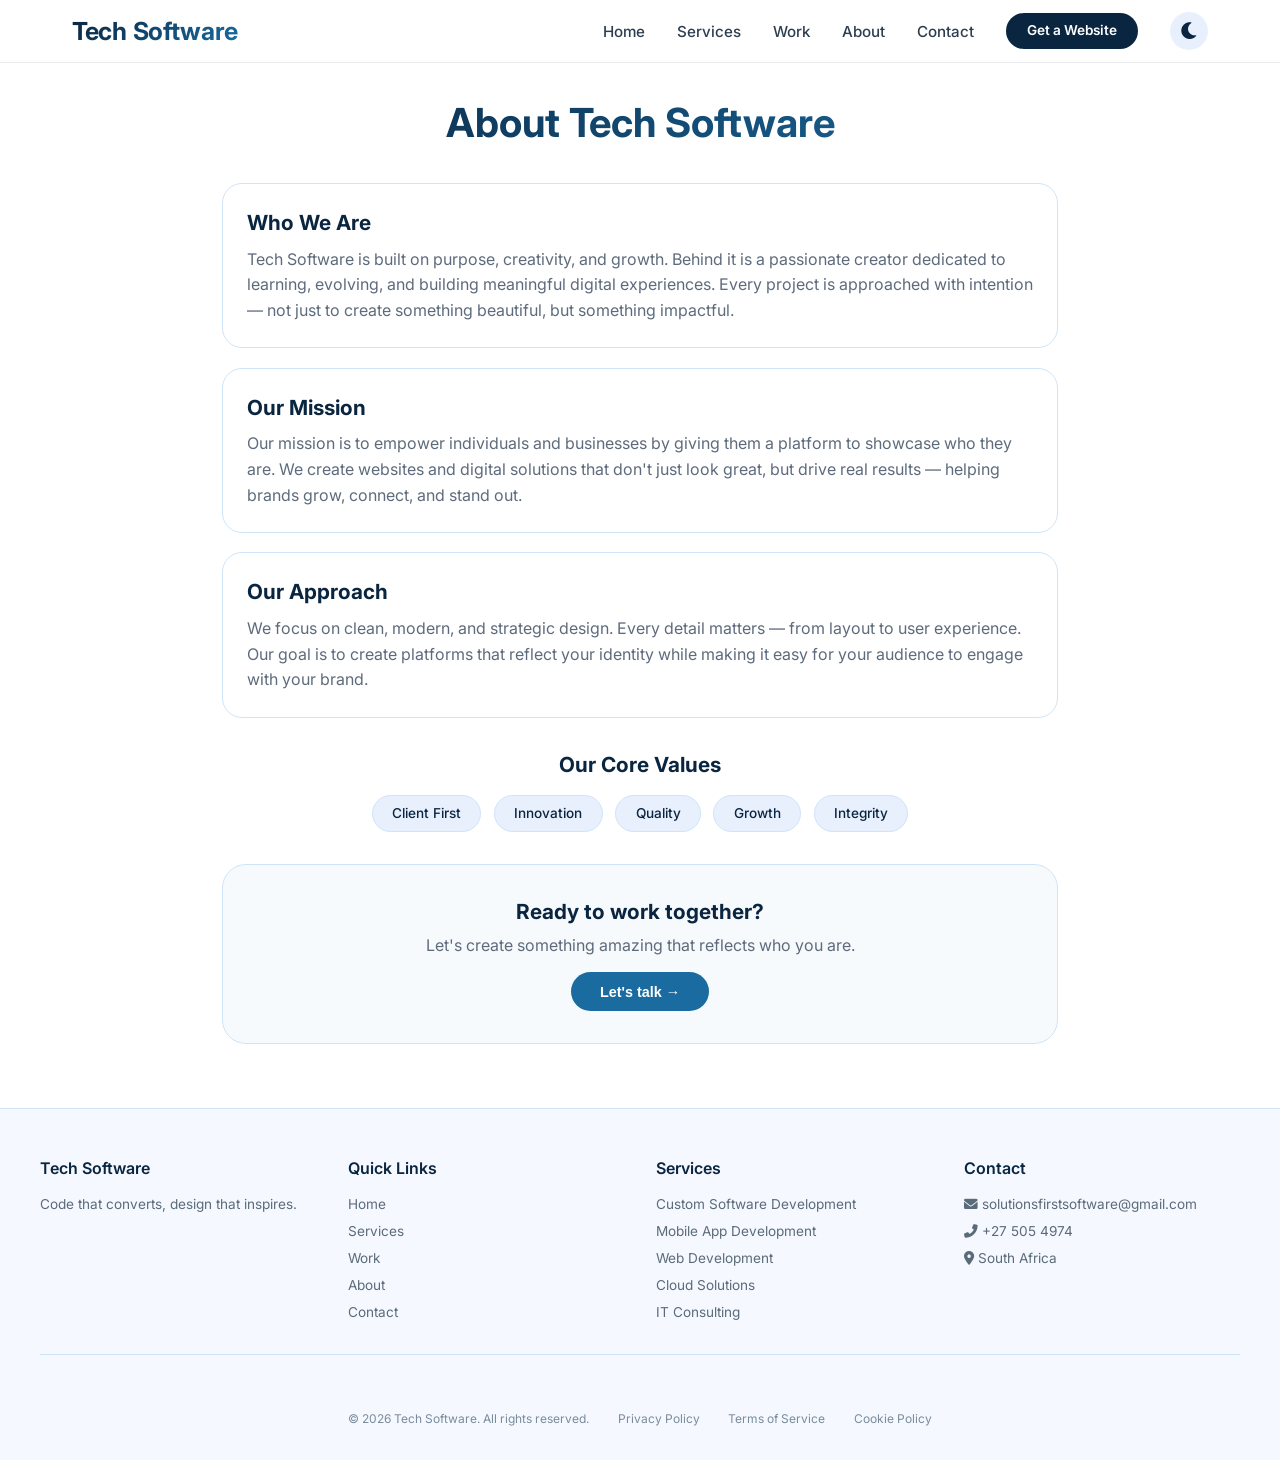
==== aboutus.html @ a368c969 "update website" ====
<!DOCTYPE html>
<html lang="en">
<head>
    <meta charset="UTF-8">
    <meta name="viewport" content="width=device-width, initial-scale=1.0, viewport-fit=cover">
    <title>Tech Software | About Us</title>
    <!-- Google Fonts: Inter (matching index) -->
    <link href="https://fonts.googleapis.com/css2?family=Inter:opsz,wght@14..32,300;14..32,400;14..32,500;14..32,600;14..32,700;14..32,800&display=swap" rel="stylesheet">
    <!-- Font Awesome 6 -->
    <link rel="stylesheet" href="https://cdnjs.cloudflare.com/ajax/libs/font-awesome/6.0.0-beta3/css/all.min.css">
</head>
<body>

<nav class="navbar">
    <div class="nav-container">
        <div class="logo">Tech Software</div>
        <ul class="nav-links">
            <li><a href="index.html" class="nav-link">Home</a></li>
            <li><a href="services.html" class="nav-link">Services</a></li>
            <li><a href="work.html" class="nav-link">Work</a></li>
            <li><a href="aboutus.html" class="nav-link">About</a></li>
            <li><a href="contactus.html" class="nav-link">Contact</a></li>
            <li><a href="pricing.html" class="btn-nav">Get a Website</a></li>
            <li><button class="theme-toggle" id="darkModeToggle"><i class="fas fa-moon"></i></button></li>
        </ul>
    </div>
</nav>

<main>
    <div class="container">
        <!-- Hero -->
        <div class="hero">
            <h1>About Tech Software</h1>
        </div>

        <!-- About Cards - Simple stacked layout -->
        <div class="about-stack">
            <div class="card">
                <h2>Who We Are</h2>
                <p>Tech Software is built on purpose, creativity, and growth. Behind it is a passionate creator dedicated to learning, evolving, and building meaningful digital experiences. Every project is approached with intention — not just to create something beautiful, but something impactful.</p>
            </div>
            <div class="card">
                <h2>Our Mission</h2>
                <p>Our mission is to empower individuals and businesses by giving them a platform to showcase who they are. We create websites and digital solutions that don't just look great, but drive real results — helping brands grow, connect, and stand out.</p>
            </div>
            <div class="card">
                <h2>Our Approach</h2>
                <p>We focus on clean, modern, and strategic design. Every detail matters — from layout to user experience. Our goal is to create platforms that reflect your identity while making it easy for your audience to engage with your brand.</p>
            </div>
        </div>

        <!-- Values -->
        <div class="values">
            <h3>Our Core Values</h3>
            <div class="tags">
                <span class="tag">Client First</span>
                <span class="tag">Innovation</span>
                <span class="tag">Quality</span>
                <span class="tag">Growth</span>
                <span class="tag">Integrity</span>
            </div>
        </div>

        <!-- CTA -->
        <div class="cta">
            <h3>Ready to work together?</h3>
            <p>Let's create something amazing that reflects who you are.</p>
            <button id="consultBtn" class="btn">Let's talk →</button>
        </div>
    </div>
</main>

<footer>
    <div class="footer-grid">
        <div class="footer-col">
            <h4>Tech Software</h4>
            <p>Code that converts, design that inspires.</p>
        </div>
        <div class="footer-col">
            <h4>Quick Links</h4>
            <ul>
                <li><a href="index.html">Home</a></li>
                <li><a href="services.html">Services</a></li>
                <li><a href="work.html">Work</a></li>
                <li><a href="aboutus.html">About</a></li>
                <li><a href="contactus.html">Contact</a></li>
            </ul>
        </div>
        <div class="footer-col">
            <h4>Services</h4>
            <ul>
                <li>Custom Software Development</li>
                <li>Mobile App Development</li>
                <li>Web Development</li>
                <li>Cloud Solutions</li>
                <li>IT Consulting</li>
            </ul>
        </div>
        <div class="footer-col">
            <h4>Contact</h4>
            <p><i class="fas fa-envelope"></i> solutionsfirstsoftware@gmail.com</p>
            <p><i class="fas fa-phone-alt"></i> +27 505 4974</p>
            <p><i class="fas fa-map-marker-alt"></i> South Africa</p>
        </div>
    </div>
    <hr>
    <div class="footer-bottom">
        <span>&copy; 2026 Tech Software. All rights reserved.</span>
        <span>Privacy Policy</span>
        <span>Terms of Service</span>
        <span>Cookie Policy</span>
    </div>
</footer>

<style>
    * {
        margin: 0;
        padding: 0;
        box-sizing: border-box;
    }

    body {
        font-family: 'Inter', sans-serif;
        background: #FFFFFF;
        color: #111111;
        line-height: 1.4;
        scroll-behavior: smooth;
        transition: background-color 0.25s ease, color 0.25s ease;
    }

    /* DARK MODE - Light Turquoise/Cyan text matching index */
    body.dark-mode {
        background: #0A1525;
        color: #B2F0F0;
    }

    body.dark-mode .navbar {
        background: rgba(10, 21, 37, 0.96);
        border-bottom-color: #1A3A50;
    }
    body.dark-mode .logo {
        background: linear-gradient(135deg, #7DD3E8, #4FD1C5);
        -webkit-background-clip: text;
        background-clip: text;
        color: transparent;
    }
    body.dark-mode .nav-link {
        color: #B2F0F0;
    }
    body.dark-mode .nav-link:hover {
        color: #7DD3E8;
    }
    body.dark-mode .btn-nav {
        background: #1A3A50;
        color: #B2F0F0;
    }
    body.dark-mode .btn-nav:hover {
        background: #2A5A7A;
    }
    body.dark-mode .theme-toggle {
        background: #1A3A50;
        color: #B2F0F0;
    }
    body.dark-mode .hero h1 {
        background: linear-gradient(135deg, #7DD3E8, #4FD1C5);
        -webkit-background-clip: text;
        background-clip: text;
        color: transparent;
    }
    body.dark-mode .card {
        background: #1A2A40;
        border-color: #2A4A6A;
    }
    body.dark-mode .card h2 {
        color: #7DD3E8;
    }
    body.dark-mode .card p {
        color: #B2F0F0;
    }
    body.dark-mode .values h3 {
        color: #7DD3E8;
    }
    body.dark-mode .tag {
        background: rgba(79, 209, 197, 0.1);
        border-color: rgba(79, 209, 197, 0.3);
        color: #B2F0F0;
    }
    body.dark-mode .tag:hover {
        background: rgba(79, 209, 197, 0.2);
    }
    body.dark-mode .cta {
        background: #1A2A40;
        border-color: #2A4A6A;
    }
    body.dark-mode .cta h3 {
        color: #B2F0F0;
    }
    body.dark-mode .cta p {
        color: #B2F0F0;
    }
    body.dark-mode .btn {
        background: #1A6BA0;
        color: white;
    }
    body.dark-mode .btn:hover {
        background: #2A8AC0;
    }
    body.dark-mode footer {
        background: #0A1525;
        border-top-color: #1A3A50;
    }
    body.dark-mode .footer-col h4 {
        color: #7DD3E8;
    }
    body.dark-mode .footer-col li, body.dark-mode .footer-col p {
        color: #B2F0F0;
    }
    body.dark-mode .footer-col a {
        color: #B2F0F0;
    }
    body.dark-mode .footer-col a:hover {
        color: #4FD1C5;
    }
    body.dark-mode .footer-bottom {
        color: #B2F0F0;
    }
    body.dark-mode hr {
        background: #2A4A6A;
    }

    .container {
        max-width: 900px;
        margin: 0 auto;
        padding: 0 32px;
    }

    /* NAVBAR */
    .navbar {
        position: sticky;
        top: 0;
        z-index: 1000;
        background: rgba(255, 255, 255, 0.96);
        backdrop-filter: blur(12px);
        border-bottom: 1px solid #EAEAEF;
        padding: 0.75rem 0;
        transition: background 0.25s ease;
    }
    .nav-container {
        max-width: 1200px;
        margin: 0 auto;
        padding: 0 32px;
        display: flex;
        align-items: center;
        justify-content: space-between;
        flex-wrap: wrap;
        gap: 1rem;
    }
    .logo {
        font-size: 1.55rem;
        font-weight: 700;
        letter-spacing: -0.3px;
        background: linear-gradient(135deg, #0A2540, #1A6BA0);
        -webkit-background-clip: text;
        background-clip: text;
        color: transparent;
    }
    .nav-links {
        display: flex;
        gap: 2rem;
        list-style: none;
        align-items: center;
        flex-wrap: wrap;
    }
    .nav-link {
        text-decoration: none;
        font-weight: 500;
        color: #2C3E50;
        transition: 0.2s;
        font-size: 0.95rem;
    }
    .nav-link:hover { color: #1A6BA0; }
    .btn-nav {
        background: #0A2540;
        padding: 0.5rem 1.3rem;
        border-radius: 200px;
        font-weight: 600;
        border: none;
        color: white;
        cursor: pointer;
        transition: all 0.2s ease;
        font-size: 0.85rem;
        text-decoration: none;
        display: inline-block;
    }
    .btn-nav:hover {
        transform: translateY(-2px);
        background: #1A6BA0;
    }
    .theme-toggle {
        background: #E8F0FE;
        border: none;
        font-size: 1.2rem;
        cursor: pointer;
        border-radius: 50%;
        width: 38px;
        height: 38px;
        display: flex;
        align-items: center;
        justify-content: center;
        transition: 0.2s;
        color: #0A2540;
    }
    .theme-toggle:hover {
        background: #D0E4F7;
    }

    /* Hero */
    .hero {
        text-align: center;
        margin: 2rem 0 2rem;
    }
    .hero h1 {
        font-size: 2.5rem;
        font-weight: 700;
        background: linear-gradient(135deg, #0A2540, #1A6BA0);
        -webkit-background-clip: text;
        background-clip: text;
        color: transparent;
        margin-bottom: 0.5rem;
    }

    /* About Cards */
    .about-stack {
        display: flex;
        flex-direction: column;
        gap: 1.2rem;
        margin-bottom: 2rem;
    }
    .card {
        background: #FFFFFF;
        border-radius: 20px;
        padding: 1.5rem;
        border: 1px solid #D0E4F7;
        transition: all 0.2s;
    }
    .card:hover {
        transform: translateY(-3px);
        border-color: #1A6BA0;
        box-shadow: 0 12px 24px -12px rgba(26, 107, 160, 0.15);
    }
    .card h2 {
        font-size: 1.3rem;
        margin-bottom: 0.6rem;
        color: #0A2540;
    }
    .card p {
        color: #5E6B7C;
        line-height: 1.6;
    }

    /* Values */
    .values {
        margin: 2rem 0 2rem;
        text-align: center;
    }
    .values h3 {
        font-size: 1.3rem;
        margin-bottom: 1rem;
        color: #0A2540;
    }
    .tags {
        display: flex;
        flex-wrap: wrap;
        justify-content: center;
        gap: 0.8rem;
    }
    .tag {
        background: #E8F0FE;
        border: 1px solid #D0E4F7;
        padding: 0.5rem 1.2rem;
        border-radius: 40px;
        font-size: 0.85rem;
        font-weight: 500;
        transition: 0.2s;
        color: #0A2540;
    }
    .tag:hover {
        background: #D0E4F7;
        transform: translateY(-2px);
    }

    /* CTA */
    .cta {
        text-align: center;
        background: #F7FAFC;
        border-radius: 24px;
        padding: 2rem;
        margin-top: 2rem;
        border: 1px solid #D0E4F7;
    }
    .cta h3 {
        font-size: 1.3rem;
        margin-bottom: 0.5rem;
        color: #0A2540;
    }
    .cta p {
        margin-bottom: 1rem;
        color: #5E6B7C;
    }
    .btn {
        background: #1A6BA0;
        border: none;
        padding: 0.7rem 1.8rem;
        border-radius: 40px;
        font-weight: 600;
        font-size: 0.9rem;
        cursor: pointer;
        color: white;
        transition: all 0.2s;
    }
    .btn:hover {
        transform: translateY(-2px);
        background: #2580B0;
        box-shadow: 0 4px 12px rgba(26, 107, 160, 0.3);
    }

    /* FOOTER */
    footer {
        background: #F5F9FF;
        border-top: 1px solid #D0E4F7;
        padding: 3rem 2rem 2rem;
        margin-top: 4rem;
    }
    .footer-grid {
        max-width: 1200px;
        margin: auto;
        display: grid;
        grid-template-columns: repeat(auto-fit, minmax(200px, 1fr));
        gap: 2rem;
    }
    .footer-col h4 {
        margin-bottom: 1rem;
        font-weight: 600;
        color: #0A2540;
    }
    .footer-col ul {
        list-style: none;
    }
    .footer-col li, .footer-col p {
        margin-bottom: 0.5rem;
        font-size: 0.85rem;
        color: #5C6B7A;
    }
    .footer-col a {
        text-decoration: none;
        color: #5C6B7A;
        transition: 0.2s;
    }
    .footer-col a:hover {
        color: #1A6BA0;
    }
    .footer-bottom {
        text-align: center;
        padding-top: 2rem;
        font-size: 0.75rem;
        color: #7A8B9C;
        display: flex;
        justify-content: center;
        gap: 1.8rem;
        flex-wrap: wrap;
    }
    hr {
        margin: 1.5rem auto;
        max-width: 1200px;
        border: 0;
        height: 1px;
        background: #D0E4F7;
    }

    @media (max-width: 768px) {
        .container { padding: 0 20px; }
        .nav-container { flex-direction: column; align-items: stretch; text-align: center; }
        .nav-links { justify-content: center; }
        .hero h1 { font-size: 1.8rem; }
    }
</style>

<script>
    (function() {
        // Dark Mode Toggle - matching index behavior
        const toggle = document.getElementById('darkModeToggle');
        const body = document.body;
        
        function setTheme(theme) {
            if (theme === 'light') {
                body.classList.remove('dark-mode');
                toggle.innerHTML = '<i class="fas fa-moon"></i>';
                localStorage.setItem('techTheme', 'light');
            } else {
                body.classList.add('dark-mode');
                toggle.innerHTML = '<i class="fas fa-sun"></i>';
                localStorage.setItem('techTheme', 'dark');
            }
        }
        
        const savedTheme = localStorage.getItem('techTheme');
        if (savedTheme === 'dark') {
            setTheme('dark');
        } else {
            setTheme('light');
        }
        
        toggle.addEventListener('click', () => {
            if (body.classList.contains('dark-mode')) {
                setTheme('light');
            } else {
                setTheme('dark');
            }
        });

        // Button Interactions
        document.getElementById('consultBtn')?.addEventListener('click', () => {
            window.location.href = "contactus.html";
        });
    })();
</script>
</body>
</html>
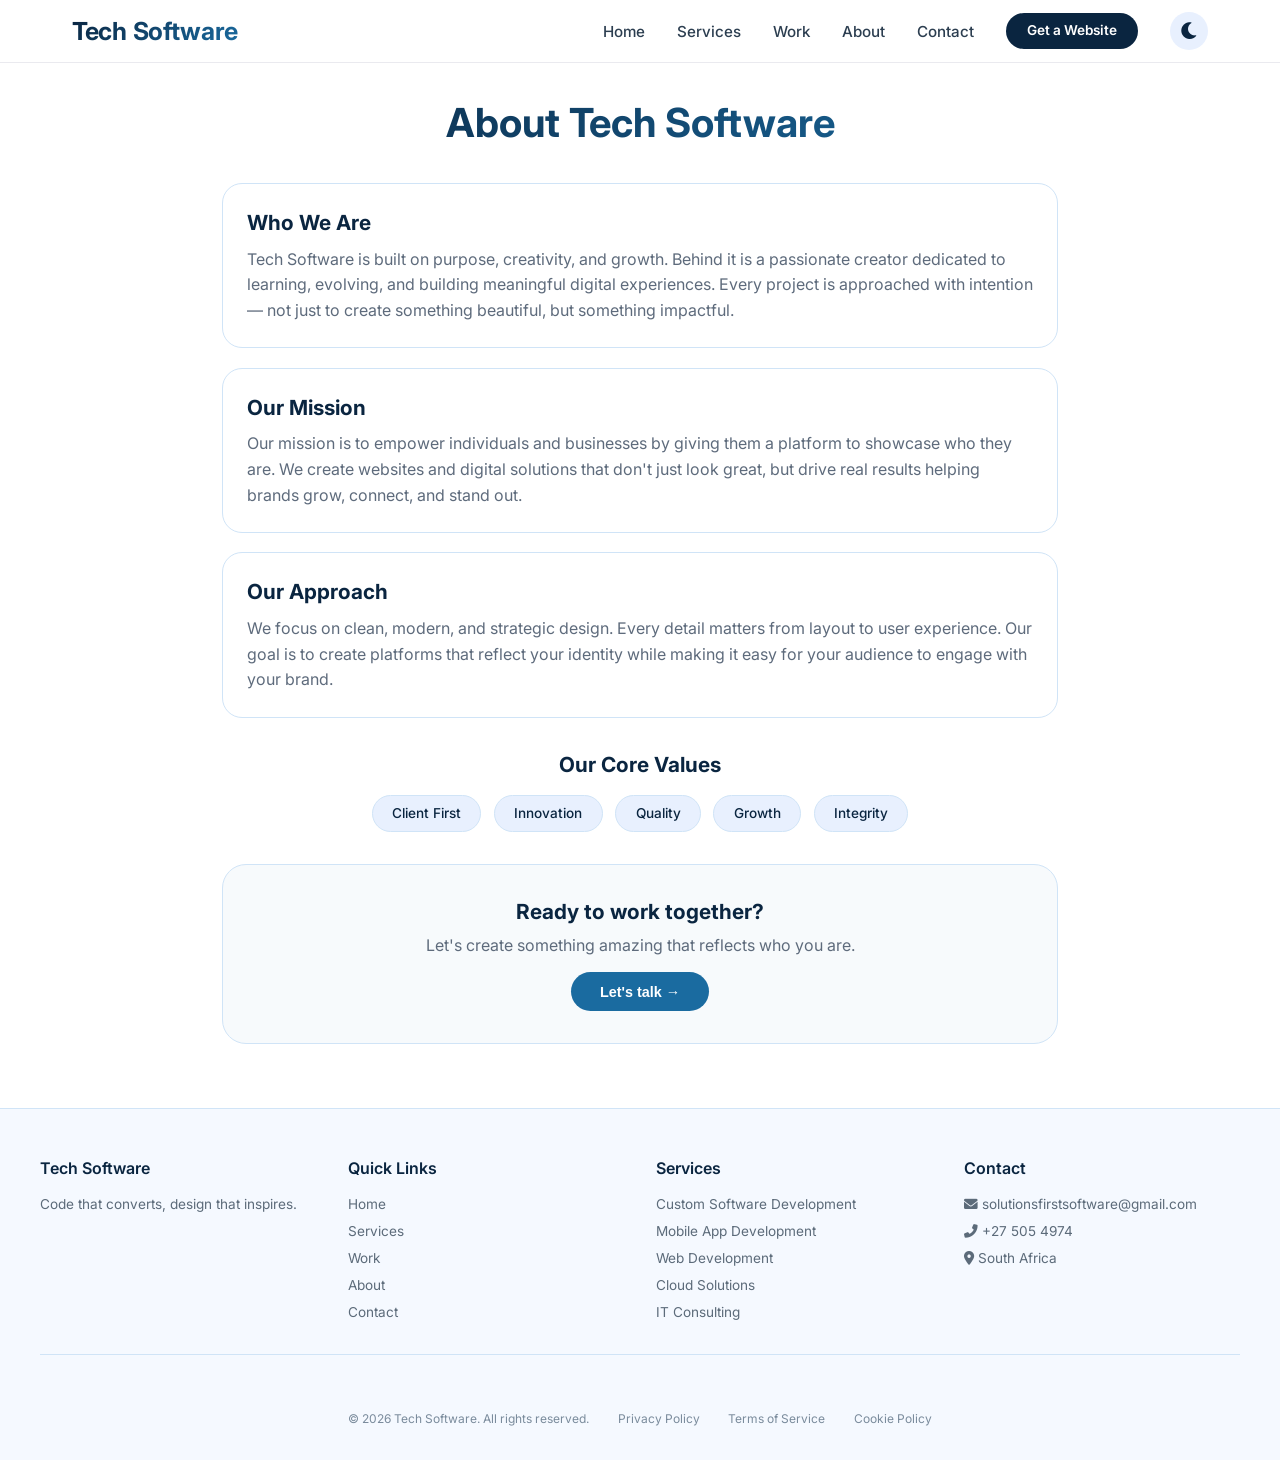
==== commit 2c7cf824: "Enhanced" ====
--- a/aboutus.html
+++ b/aboutus.html
@@ -41,11 +41,11 @@
             </div>
             <div class="card">
                 <h2>Our Mission</h2>
-                <p>Our mission is to empower individuals and businesses by giving them a platform to showcase who they are. We create websites and digital solutions that don't just look great, but drive real results — helping brands grow, connect, and stand out.</p>
+                <p>Our mission is to empower individuals and businesses by giving them a platform to showcase who they are. We create websites and digital solutions that don't just look great, but drive real results helping brands grow, connect, and stand out.</p>
             </div>
             <div class="card">
                 <h2>Our Approach</h2>
-                <p>We focus on clean, modern, and strategic design. Every detail matters — from layout to user experience. Our goal is to create platforms that reflect your identity while making it easy for your audience to engage with your brand.</p>
+                <p>We focus on clean, modern, and strategic design. Every detail matters from layout to user experience. Our goal is to create platforms that reflect your identity while making it easy for your audience to engage with your brand.</p>
             </div>
         </div>
 
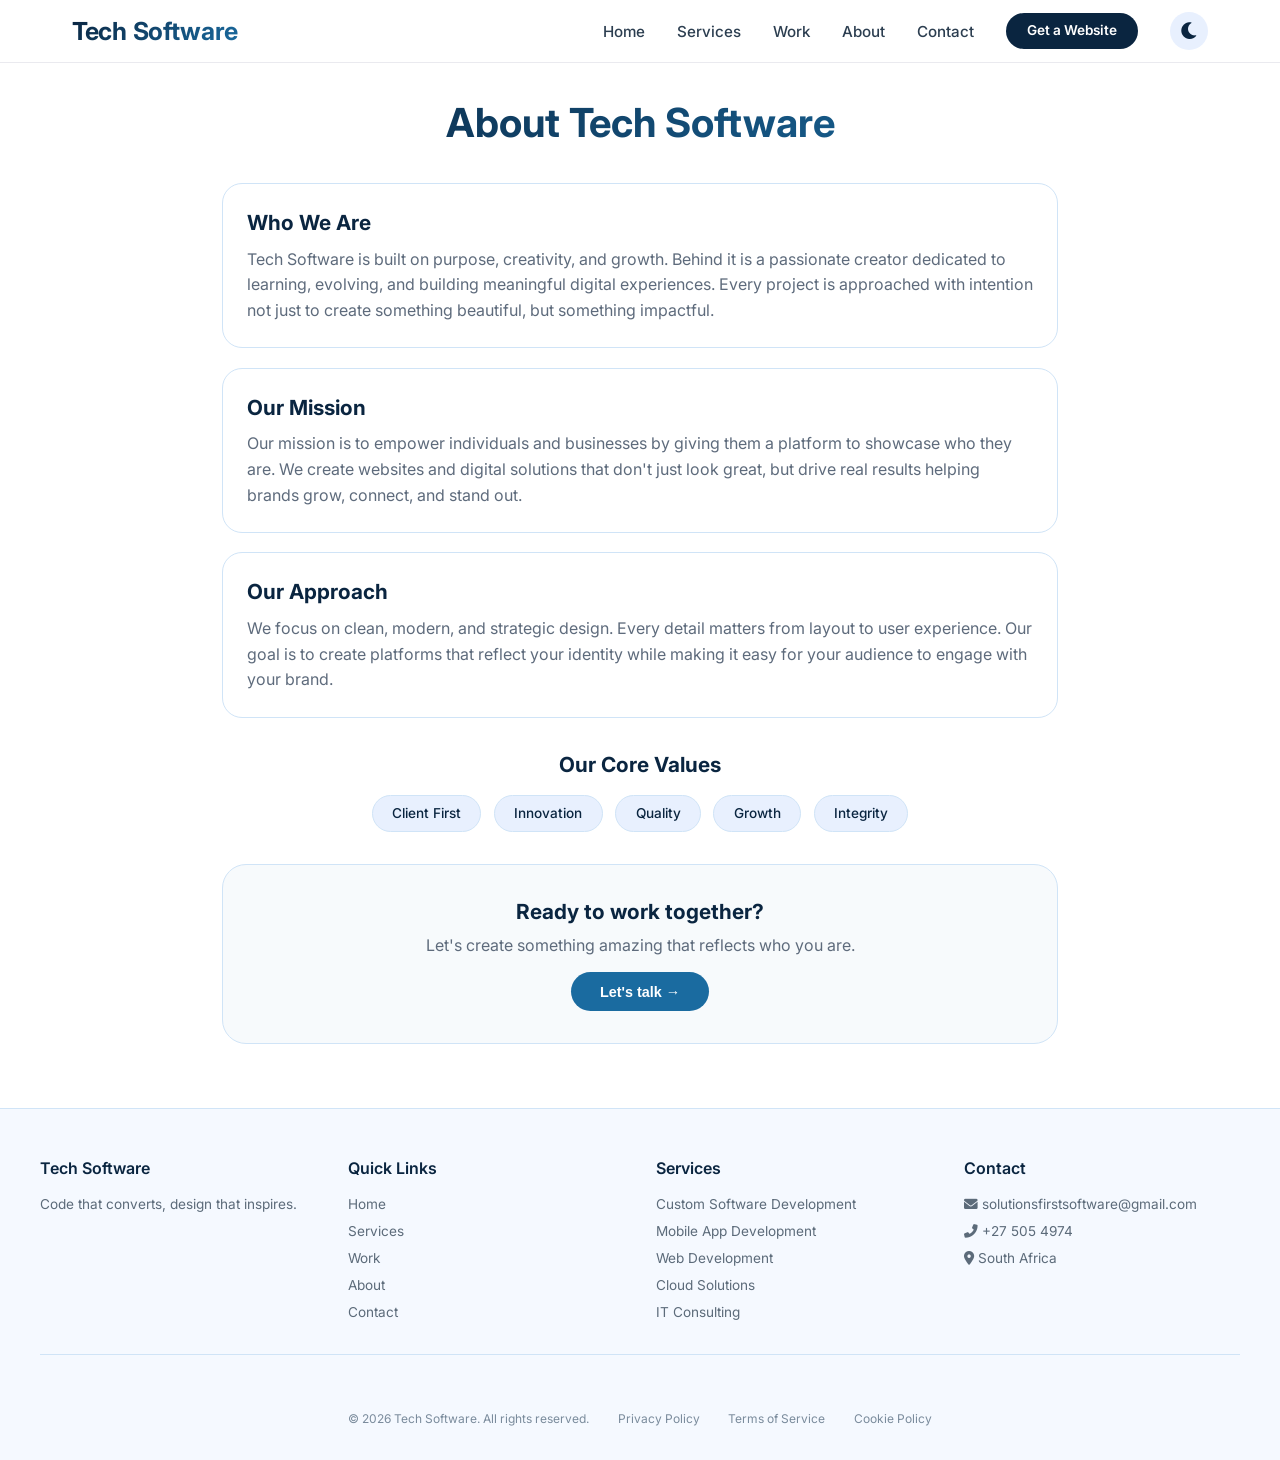
==== commit ca781ea3: "Corrected" ====
--- a/aboutus.html
+++ b/aboutus.html
@@ -37,7 +37,7 @@
         <div class="about-stack">
             <div class="card">
                 <h2>Who We Are</h2>
-                <p>Tech Software is built on purpose, creativity, and growth. Behind it is a passionate creator dedicated to learning, evolving, and building meaningful digital experiences. Every project is approached with intention — not just to create something beautiful, but something impactful.</p>
+                <p>Tech Software is built on purpose, creativity, and growth. Behind it is a passionate creator dedicated to learning, evolving, and building meaningful digital experiences. Every project is approached with intention not just to create something beautiful, but something impactful.</p>
             </div>
             <div class="card">
                 <h2>Our Mission</h2>
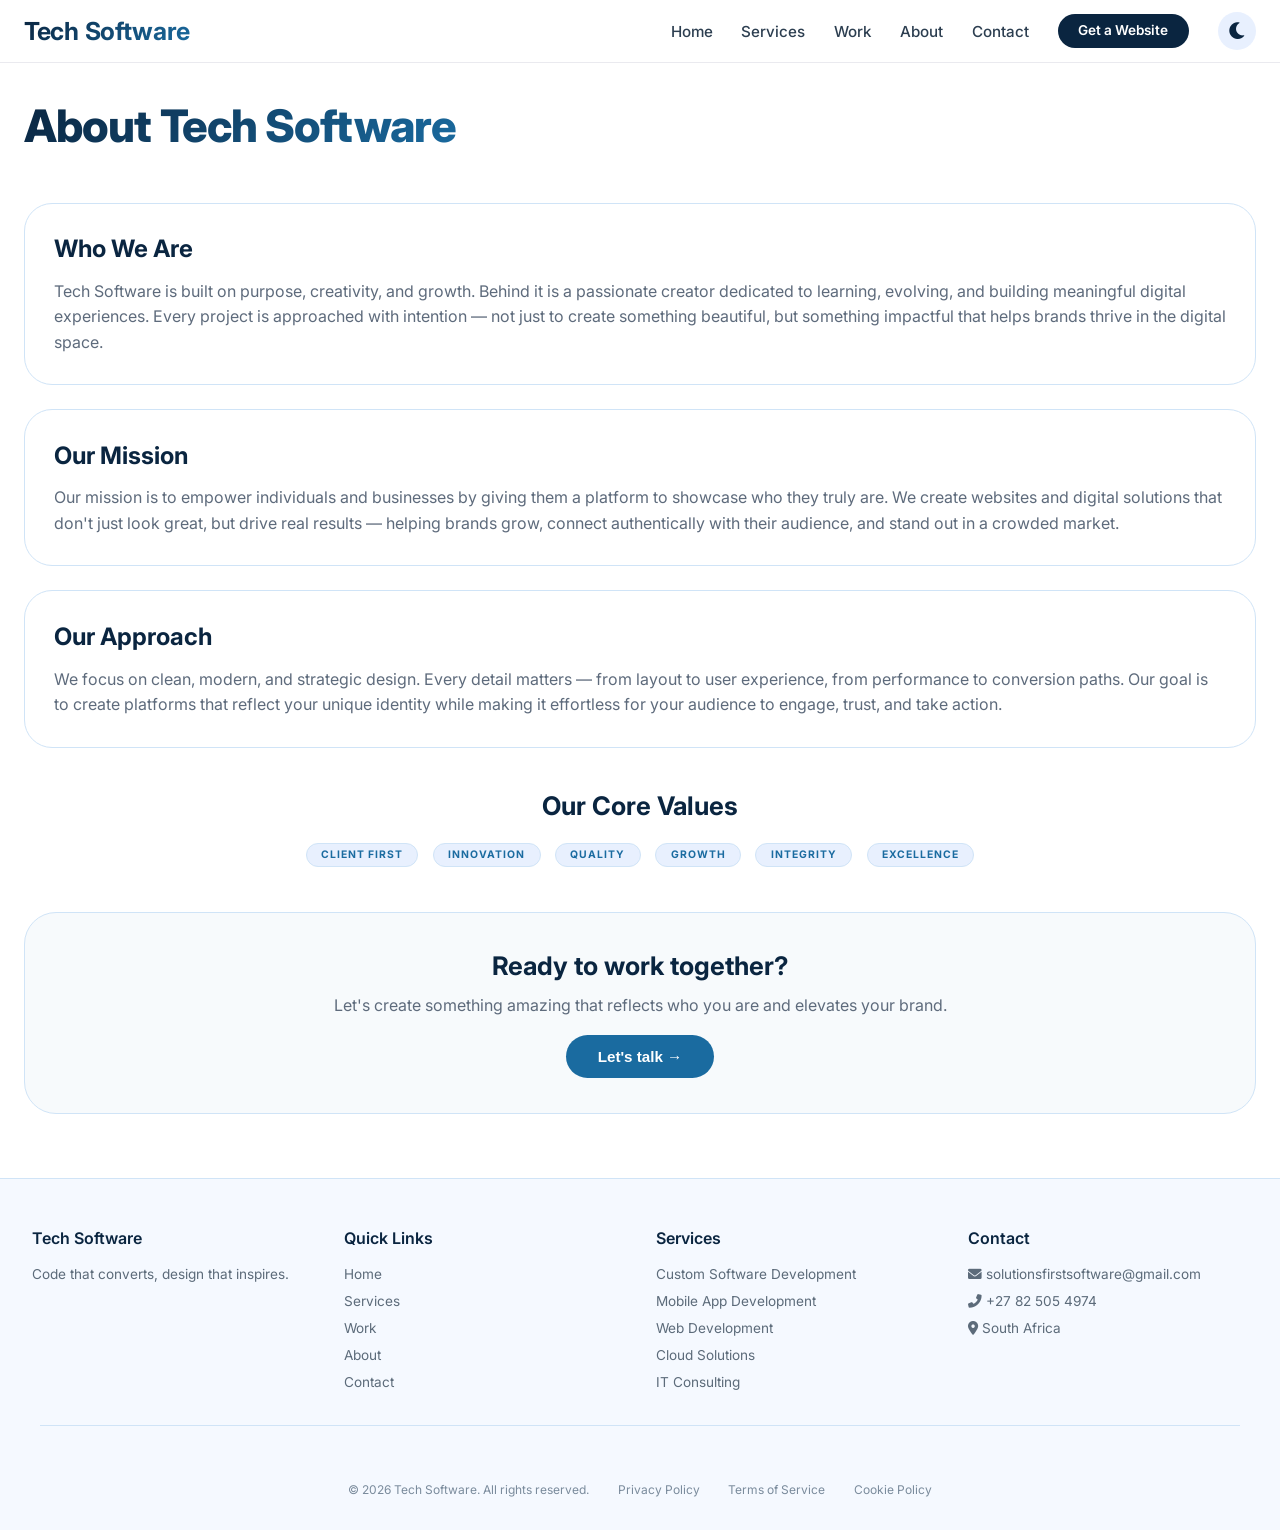
==== commit d907c64a: "Included responsiveness" ====
--- a/aboutus.html
+++ b/aboutus.html
@@ -4,17 +4,24 @@
     <meta charset="UTF-8">
     <meta name="viewport" content="width=device-width, initial-scale=1.0, viewport-fit=cover">
     <title>Tech Software | About Us</title>
-    <!-- Google Fonts: Inter (matching index) -->
-    <link href="https://fonts.googleapis.com/css2?family=Inter:opsz,wght@14..32,300;14..32,400;14..32,500;14..32,600;14..32,700;14..32,800&display=swap" rel="stylesheet">
+    <!-- Google Fonts: Inter -->
+    <link href="https://fonts.googleapis.com/css2?family=Inter:opsz,wght@14..32,300;400;500;600;700;800&display=swap" rel="stylesheet">
     <!-- Font Awesome 6 -->
     <link rel="stylesheet" href="https://cdnjs.cloudflare.com/ajax/libs/font-awesome/6.0.0-beta3/css/all.min.css">
+
+
+    <link rel="stylesheet" href="css/style.css">
+    <script src="js/script.js"></script>
 </head>
 <body>
 
 <nav class="navbar">
     <div class="nav-container">
         <div class="logo">Tech Software</div>
-        <ul class="nav-links">
+        <button class="hamburger" id="hamburgerBtn" aria-label="Menu">
+            <i class="fas fa-bars"></i>
+        </button>
+        <ul class="nav-links" id="navLinks">
             <li><a href="index.html" class="nav-link">Home</a></li>
             <li><a href="services.html" class="nav-link">Services</a></li>
             <li><a href="work.html" class="nav-link">Work</a></li>
@@ -24,6 +31,7 @@
             <li><button class="theme-toggle" id="darkModeToggle"><i class="fas fa-moon"></i></button></li>
         </ul>
     </div>
+    <div id="menuOverlay" class="menu-overlay"></div>
 </nav>
 
 <main>
@@ -33,23 +41,23 @@
             <h1>About Tech Software</h1>
         </div>
 
-        <!-- About Cards - Simple stacked layout -->
+        <!-- About Cards - Clean stacked layout -->
         <div class="about-stack">
             <div class="card">
                 <h2>Who We Are</h2>
-                <p>Tech Software is built on purpose, creativity, and growth. Behind it is a passionate creator dedicated to learning, evolving, and building meaningful digital experiences. Every project is approached with intention not just to create something beautiful, but something impactful.</p>
+                <p>Tech Software is built on purpose, creativity, and growth. Behind it is a passionate creator dedicated to learning, evolving, and building meaningful digital experiences. Every project is approached with intention — not just to create something beautiful, but something impactful that helps brands thrive in the digital space.</p>
             </div>
             <div class="card">
                 <h2>Our Mission</h2>
-                <p>Our mission is to empower individuals and businesses by giving them a platform to showcase who they are. We create websites and digital solutions that don't just look great, but drive real results helping brands grow, connect, and stand out.</p>
+                <p>Our mission is to empower individuals and businesses by giving them a platform to showcase who they truly are. We create websites and digital solutions that don't just look great, but drive real results — helping brands grow, connect authentically with their audience, and stand out in a crowded market.</p>
             </div>
             <div class="card">
                 <h2>Our Approach</h2>
-                <p>We focus on clean, modern, and strategic design. Every detail matters from layout to user experience. Our goal is to create platforms that reflect your identity while making it easy for your audience to engage with your brand.</p>
+                <p>We focus on clean, modern, and strategic design. Every detail matters — from layout to user experience, from performance to conversion paths. Our goal is to create platforms that reflect your unique identity while making it effortless for your audience to engage, trust, and take action.</p>
             </div>
         </div>
 
-        <!-- Values -->
+        <!-- Values Section -->
         <div class="values">
             <h3>Our Core Values</h3>
             <div class="tags">
@@ -58,13 +66,14 @@
                 <span class="tag">Quality</span>
                 <span class="tag">Growth</span>
                 <span class="tag">Integrity</span>
+                <span class="tag">Excellence</span>
             </div>
         </div>
 
-        <!-- CTA -->
+        <!-- CTA Section -->
         <div class="cta">
             <h3>Ready to work together?</h3>
-            <p>Let's create something amazing that reflects who you are.</p>
+            <p>Let's create something amazing that reflects who you are and elevates your brand.</p>
             <button id="consultBtn" class="btn">Let's talk →</button>
         </div>
     </div>
@@ -99,7 +108,7 @@
         <div class="footer-col">
             <h4>Contact</h4>
             <p><i class="fas fa-envelope"></i> solutionsfirstsoftware@gmail.com</p>
-            <p><i class="fas fa-phone-alt"></i> +27 505 4974</p>
+            <p><i class="fas fa-phone-alt"></i> +27 82 505 4974</p>
             <p><i class="fas fa-map-marker-alt"></i> South Africa</p>
         </div>
     </div>
@@ -112,417 +121,5 @@
     </div>
 </footer>
 
-<style>
-    * {
-        margin: 0;
-        padding: 0;
-        box-sizing: border-box;
-    }
-
-    body {
-        font-family: 'Inter', sans-serif;
-        background: #FFFFFF;
-        color: #111111;
-        line-height: 1.4;
-        scroll-behavior: smooth;
-        transition: background-color 0.25s ease, color 0.25s ease;
-    }
-
-    /* DARK MODE - Light Turquoise/Cyan text matching index */
-    body.dark-mode {
-        background: #0A1525;
-        color: #B2F0F0;
-    }
-
-    body.dark-mode .navbar {
-        background: rgba(10, 21, 37, 0.96);
-        border-bottom-color: #1A3A50;
-    }
-    body.dark-mode .logo {
-        background: linear-gradient(135deg, #7DD3E8, #4FD1C5);
-        -webkit-background-clip: text;
-        background-clip: text;
-        color: transparent;
-    }
-    body.dark-mode .nav-link {
-        color: #B2F0F0;
-    }
-    body.dark-mode .nav-link:hover {
-        color: #7DD3E8;
-    }
-    body.dark-mode .btn-nav {
-        background: #1A3A50;
-        color: #B2F0F0;
-    }
-    body.dark-mode .btn-nav:hover {
-        background: #2A5A7A;
-    }
-    body.dark-mode .theme-toggle {
-        background: #1A3A50;
-        color: #B2F0F0;
-    }
-    body.dark-mode .hero h1 {
-        background: linear-gradient(135deg, #7DD3E8, #4FD1C5);
-        -webkit-background-clip: text;
-        background-clip: text;
-        color: transparent;
-    }
-    body.dark-mode .card {
-        background: #1A2A40;
-        border-color: #2A4A6A;
-    }
-    body.dark-mode .card h2 {
-        color: #7DD3E8;
-    }
-    body.dark-mode .card p {
-        color: #B2F0F0;
-    }
-    body.dark-mode .values h3 {
-        color: #7DD3E8;
-    }
-    body.dark-mode .tag {
-        background: rgba(79, 209, 197, 0.1);
-        border-color: rgba(79, 209, 197, 0.3);
-        color: #B2F0F0;
-    }
-    body.dark-mode .tag:hover {
-        background: rgba(79, 209, 197, 0.2);
-    }
-    body.dark-mode .cta {
-        background: #1A2A40;
-        border-color: #2A4A6A;
-    }
-    body.dark-mode .cta h3 {
-        color: #B2F0F0;
-    }
-    body.dark-mode .cta p {
-        color: #B2F0F0;
-    }
-    body.dark-mode .btn {
-        background: #1A6BA0;
-        color: white;
-    }
-    body.dark-mode .btn:hover {
-        background: #2A8AC0;
-    }
-    body.dark-mode footer {
-        background: #0A1525;
-        border-top-color: #1A3A50;
-    }
-    body.dark-mode .footer-col h4 {
-        color: #7DD3E8;
-    }
-    body.dark-mode .footer-col li, body.dark-mode .footer-col p {
-        color: #B2F0F0;
-    }
-    body.dark-mode .footer-col a {
-        color: #B2F0F0;
-    }
-    body.dark-mode .footer-col a:hover {
-        color: #4FD1C5;
-    }
-    body.dark-mode .footer-bottom {
-        color: #B2F0F0;
-    }
-    body.dark-mode hr {
-        background: #2A4A6A;
-    }
-
-    .container {
-        max-width: 900px;
-        margin: 0 auto;
-        padding: 0 32px;
-    }
-
-    /* NAVBAR */
-    .navbar {
-        position: sticky;
-        top: 0;
-        z-index: 1000;
-        background: rgba(255, 255, 255, 0.96);
-        backdrop-filter: blur(12px);
-        border-bottom: 1px solid #EAEAEF;
-        padding: 0.75rem 0;
-        transition: background 0.25s ease;
-    }
-    .nav-container {
-        max-width: 1200px;
-        margin: 0 auto;
-        padding: 0 32px;
-        display: flex;
-        align-items: center;
-        justify-content: space-between;
-        flex-wrap: wrap;
-        gap: 1rem;
-    }
-    .logo {
-        font-size: 1.55rem;
-        font-weight: 700;
-        letter-spacing: -0.3px;
-        background: linear-gradient(135deg, #0A2540, #1A6BA0);
-        -webkit-background-clip: text;
-        background-clip: text;
-        color: transparent;
-    }
-    .nav-links {
-        display: flex;
-        gap: 2rem;
-        list-style: none;
-        align-items: center;
-        flex-wrap: wrap;
-    }
-    .nav-link {
-        text-decoration: none;
-        font-weight: 500;
-        color: #2C3E50;
-        transition: 0.2s;
-        font-size: 0.95rem;
-    }
-    .nav-link:hover { color: #1A6BA0; }
-    .btn-nav {
-        background: #0A2540;
-        padding: 0.5rem 1.3rem;
-        border-radius: 200px;
-        font-weight: 600;
-        border: none;
-        color: white;
-        cursor: pointer;
-        transition: all 0.2s ease;
-        font-size: 0.85rem;
-        text-decoration: none;
-        display: inline-block;
-    }
-    .btn-nav:hover {
-        transform: translateY(-2px);
-        background: #1A6BA0;
-    }
-    .theme-toggle {
-        background: #E8F0FE;
-        border: none;
-        font-size: 1.2rem;
-        cursor: pointer;
-        border-radius: 50%;
-        width: 38px;
-        height: 38px;
-        display: flex;
-        align-items: center;
-        justify-content: center;
-        transition: 0.2s;
-        color: #0A2540;
-    }
-    .theme-toggle:hover {
-        background: #D0E4F7;
-    }
-
-    /* Hero */
-    .hero {
-        text-align: center;
-        margin: 2rem 0 2rem;
-    }
-    .hero h1 {
-        font-size: 2.5rem;
-        font-weight: 700;
-        background: linear-gradient(135deg, #0A2540, #1A6BA0);
-        -webkit-background-clip: text;
-        background-clip: text;
-        color: transparent;
-        margin-bottom: 0.5rem;
-    }
-
-    /* About Cards */
-    .about-stack {
-        display: flex;
-        flex-direction: column;
-        gap: 1.2rem;
-        margin-bottom: 2rem;
-    }
-    .card {
-        background: #FFFFFF;
-        border-radius: 20px;
-        padding: 1.5rem;
-        border: 1px solid #D0E4F7;
-        transition: all 0.2s;
-    }
-    .card:hover {
-        transform: translateY(-3px);
-        border-color: #1A6BA0;
-        box-shadow: 0 12px 24px -12px rgba(26, 107, 160, 0.15);
-    }
-    .card h2 {
-        font-size: 1.3rem;
-        margin-bottom: 0.6rem;
-        color: #0A2540;
-    }
-    .card p {
-        color: #5E6B7C;
-        line-height: 1.6;
-    }
-
-    /* Values */
-    .values {
-        margin: 2rem 0 2rem;
-        text-align: center;
-    }
-    .values h3 {
-        font-size: 1.3rem;
-        margin-bottom: 1rem;
-        color: #0A2540;
-    }
-    .tags {
-        display: flex;
-        flex-wrap: wrap;
-        justify-content: center;
-        gap: 0.8rem;
-    }
-    .tag {
-        background: #E8F0FE;
-        border: 1px solid #D0E4F7;
-        padding: 0.5rem 1.2rem;
-        border-radius: 40px;
-        font-size: 0.85rem;
-        font-weight: 500;
-        transition: 0.2s;
-        color: #0A2540;
-    }
-    .tag:hover {
-        background: #D0E4F7;
-        transform: translateY(-2px);
-    }
-
-    /* CTA */
-    .cta {
-        text-align: center;
-        background: #F7FAFC;
-        border-radius: 24px;
-        padding: 2rem;
-        margin-top: 2rem;
-        border: 1px solid #D0E4F7;
-    }
-    .cta h3 {
-        font-size: 1.3rem;
-        margin-bottom: 0.5rem;
-        color: #0A2540;
-    }
-    .cta p {
-        margin-bottom: 1rem;
-        color: #5E6B7C;
-    }
-    .btn {
-        background: #1A6BA0;
-        border: none;
-        padding: 0.7rem 1.8rem;
-        border-radius: 40px;
-        font-weight: 600;
-        font-size: 0.9rem;
-        cursor: pointer;
-        color: white;
-        transition: all 0.2s;
-    }
-    .btn:hover {
-        transform: translateY(-2px);
-        background: #2580B0;
-        box-shadow: 0 4px 12px rgba(26, 107, 160, 0.3);
-    }
-
-    /* FOOTER */
-    footer {
-        background: #F5F9FF;
-        border-top: 1px solid #D0E4F7;
-        padding: 3rem 2rem 2rem;
-        margin-top: 4rem;
-    }
-    .footer-grid {
-        max-width: 1200px;
-        margin: auto;
-        display: grid;
-        grid-template-columns: repeat(auto-fit, minmax(200px, 1fr));
-        gap: 2rem;
-    }
-    .footer-col h4 {
-        margin-bottom: 1rem;
-        font-weight: 600;
-        color: #0A2540;
-    }
-    .footer-col ul {
-        list-style: none;
-    }
-    .footer-col li, .footer-col p {
-        margin-bottom: 0.5rem;
-        font-size: 0.85rem;
-        color: #5C6B7A;
-    }
-    .footer-col a {
-        text-decoration: none;
-        color: #5C6B7A;
-        transition: 0.2s;
-    }
-    .footer-col a:hover {
-        color: #1A6BA0;
-    }
-    .footer-bottom {
-        text-align: center;
-        padding-top: 2rem;
-        font-size: 0.75rem;
-        color: #7A8B9C;
-        display: flex;
-        justify-content: center;
-        gap: 1.8rem;
-        flex-wrap: wrap;
-    }
-    hr {
-        margin: 1.5rem auto;
-        max-width: 1200px;
-        border: 0;
-        height: 1px;
-        background: #D0E4F7;
-    }
-
-    @media (max-width: 768px) {
-        .container { padding: 0 20px; }
-        .nav-container { flex-direction: column; align-items: stretch; text-align: center; }
-        .nav-links { justify-content: center; }
-        .hero h1 { font-size: 1.8rem; }
-    }
-</style>
-
-<script>
-    (function() {
-        // Dark Mode Toggle - matching index behavior
-        const toggle = document.getElementById('darkModeToggle');
-        const body = document.body;
-        
-        function setTheme(theme) {
-            if (theme === 'light') {
-                body.classList.remove('dark-mode');
-                toggle.innerHTML = '<i class="fas fa-moon"></i>';
-                localStorage.setItem('techTheme', 'light');
-            } else {
-                body.classList.add('dark-mode');
-                toggle.innerHTML = '<i class="fas fa-sun"></i>';
-                localStorage.setItem('techTheme', 'dark');
-            }
-        }
-        
-        const savedTheme = localStorage.getItem('techTheme');
-        if (savedTheme === 'dark') {
-            setTheme('dark');
-        } else {
-            setTheme('light');
-        }
-        
-        toggle.addEventListener('click', () => {
-            if (body.classList.contains('dark-mode')) {
-                setTheme('light');
-            } else {
-                setTheme('dark');
-            }
-        });
-
-        // Button Interactions
-        document.getElementById('consultBtn')?.addEventListener('click', () => {
-            window.location.href = "contactus.html";
-        });
-    })();
-</script>
 </body>
 </html>
--- a/css/style.css
+++ b/css/style.css
@@ -0,0 +1,3203 @@
+ 
+ 
+ /*------------------------------------------------------- Index.html------------------------------------------------------------------- */
+
+      
+        /* RESET & GLOBAL */
+        * {
+            margin: 0;
+            padding: 0;
+            box-sizing: border-box;
+        }
+
+        body {
+            font-family: 'Inter', sans-serif;
+            background: #FFFFFF;
+            color: #111111;
+            line-height: 1.4;
+            scroll-behavior: smooth;
+            transition: background-color 0.25s ease, color 0.25s ease;
+        }
+
+        /* DARK MODE */
+        body.dark-mode {
+            background: #0A1525;
+            color: #B2F0F0;
+        }
+
+        body.dark-mode .navbar {
+            background: rgba(10, 21, 37, 0.96);
+            border-bottom-color: #1A3A50;
+        }
+        body.dark-mode .logo {
+            background: linear-gradient(135deg, #7DD3E8, #4FD1C5);
+            -webkit-background-clip: text;
+            background-clip: text;
+            color: transparent;
+        }
+        body.dark-mode .nav-link {
+            color: #B2F0F0;
+        }
+        body.dark-mode .nav-link:hover {
+            color: #7DD3E8;
+        }
+        body.dark-mode .btn-nav {
+            background: #1A3A50;
+            color: #B2F0F0;
+        }
+        body.dark-mode .btn-nav:hover {
+            background: #2A5A7A;
+        }
+        body.dark-mode .theme-toggle {
+            background: #1A3A50;
+            color: #B2F0F0;
+        }
+        body.dark-mode .hero-content h1 {
+            background: linear-gradient(135deg, #7DD3E8, #4FD1C5);
+            -webkit-background-clip: text;
+            background-clip: text;
+            color: transparent;
+        }
+        body.dark-mode .hero-content p {
+            color: #B2F0F0;
+        }
+        body.dark-mode .btn-primary {
+            background: #1A6BA0;
+        }
+        body.dark-mode .btn-primary:hover {
+            background: #2A8AC0;
+        }
+        body.dark-mode .btn-outline {
+            border-color: #4FD1C5;
+            color: #B2F0F0;
+        }
+        body.dark-mode .btn-outline:hover {
+            background: rgba(79, 209, 197, 0.1);
+        }
+        body.dark-mode .laptop-frame {
+            background: #1A2A40;
+            border-color: #2A4A6A;
+        }
+        body.dark-mode .preview-circle {
+            background: #4FD1C5;
+        }
+        body.dark-mode .preview-bar {
+            background: #4A7A9A;
+        }
+        body.dark-mode .preview-lines {
+            background: #3A6A8A;
+        }
+        body.dark-mode .section-header h2 {
+            background: linear-gradient(120deg, #7DD3E8, #4FD1C5);
+            -webkit-background-clip: text;
+            background-clip: text;
+            color: transparent;
+        }
+        body.dark-mode .section-subhead {
+            color: #B2F0F0;
+        }
+        body.dark-mode .feature-card {
+            background: #1A2A40;
+            border-color: #2A4A6A;
+        }
+        body.dark-mode .feature-card p {
+            color: #B2F0F0;
+        }
+        body.dark-mode .feature-icon {
+            color: #4FD1C5;
+        }
+        body.dark-mode .work-item {
+            background: #1A2A40;
+            border-color: #2A4A6A;
+        }
+        body.dark-mode .work-category {
+            color: #4FD1C5;
+        }
+        body.dark-mode .work-info h4 {
+            color: #B2F0F0;
+        }
+        body.dark-mode .view-project-link {
+            color: #4FD1C5;
+        }
+        body.dark-mode .template-card {
+            background: #1A2A40;
+            border-color: #2A4A6A;
+        }
+        body.dark-mode .template-card p {
+            color: #B2F0F0;
+        }
+        body.dark-mode .template-card i {
+            color: #4FD1C5;
+        }
+        body.dark-mode .template-features li {
+            color: #B2F0F0;
+        }
+        body.dark-mode .btn-demo {
+            background: #2A4A6A;
+            color: #4FD1C5;
+        }
+        body.dark-mode .btn-demo:hover {
+            background: #3A6A8A;
+        }
+        body.dark-mode .service-card {
+            background: #1A2A40;
+            border-color: #2A4A6A;
+        }
+        body.dark-mode .service-card p {
+            color: #B2F0F0;
+        }
+        body.dark-mode .service-card i {
+            color: #4FD1C5;
+        }
+        body.dark-mode .service-tags span {
+            background: #2A4A6A;
+            color: #4FD1C5;
+        }
+        body.dark-mode .cta-section {
+            background: linear-gradient(135deg, #1A2A40, #1A3A50);
+            border-color: #2A5A7A;
+        }
+        body.dark-mode .cta-section h2 {
+            color: #B2F0F0;
+        }
+        body.dark-mode .cta-section p {
+            color: #B2F0F0;
+        }
+        body.dark-mode .cta-button {
+            background: #1A6BA0;
+        }
+        body.dark-mode .cta-button:hover {
+            background: #2A8AC0;
+        }
+        body.dark-mode footer {
+            background: #0A1525;
+            border-top-color: #1A3A50;
+        }
+        body.dark-mode .footer-col h4 {
+            color: #7DD3E8;
+        }
+        body.dark-mode .footer-col li, body.dark-mode .footer-col p {
+            color: #B2F0F0;
+        }
+        body.dark-mode .footer-col a {
+            color: #B2F0F0;
+        }
+        body.dark-mode .footer-col a:hover {
+            color: #4FD1C5;
+        }
+        body.dark-mode .footer-bottom {
+            color: #B2F0F0;
+        }
+        body.dark-mode hr {
+            background: #2A4A6A;
+        }
+
+        .container {
+            max-width: 1280px;
+            margin: 0 auto;
+            padding: 0 24px;
+        }
+
+        /* ===== NAVBAR WITH HAMBURGER (mobile-first) ===== */
+        .navbar {
+            position: sticky;
+            top: 0;
+            z-index: 1000;
+            background: rgba(255, 255, 255, 0.96);
+            backdrop-filter: blur(12px);
+            border-bottom: 1px solid #EAEAEF;
+            padding: 0.75rem 0;
+            transition: background 0.25s ease;
+        }
+        .nav-container {
+            max-width: 1280px;
+            margin: 0 auto;
+            padding: 0 24px;
+            display: flex;
+            align-items: center;
+            justify-content: space-between;
+            flex-wrap: wrap;
+        }
+        .logo {
+            font-size: 1.55rem;
+            font-weight: 700;
+            letter-spacing: -0.3px;
+            background: linear-gradient(135deg, #0A2540, #1A6BA0);
+            -webkit-background-clip: text;
+            background-clip: text;
+            color: transparent;
+            z-index: 1002;
+        }
+        /* Mobile menu button (hamburger) */
+        .hamburger {
+            display: none;
+            background: none;
+            border: none;
+            font-size: 1.8rem;
+            cursor: pointer;
+            color: #0A2540;
+            transition: 0.2s;
+            z-index: 1002;
+            padding: 0.3rem;
+        }
+        body.dark-mode .hamburger {
+            color: #B2F0F0;
+        }
+        /* Nav links container - desktop styles */
+        .nav-links {
+            display: flex;
+            gap: 1.8rem;
+            list-style: none;
+            align-items: center;
+            margin: 0;
+            transition: all 0.3s ease-in-out;
+        }
+        .nav-link {
+            text-decoration: none;
+            font-weight: 500;
+            color: #2C3E50;
+            transition: 0.2s;
+            font-size: 0.95rem;
+            white-space: nowrap;
+        }
+        .nav-link:hover { color: #1A6BA0; }
+        .btn-nav {
+            background: #0A2540;
+            padding: 0.45rem 1.3rem;
+            border-radius: 200px;
+            font-weight: 600;
+            border: none;
+            color: white;
+            cursor: pointer;
+            transition: all 0.2s ease;
+            font-size: 0.85rem;
+            white-space: nowrap;
+            display: inline-block;
+            text-decoration: none;
+        }
+        .btn-nav:hover {
+            transform: translateY(-2px);
+            background: #1A6BA0;
+        }
+        .theme-toggle {
+            background: #E8F0FE;
+            border: none;
+            font-size: 1.2rem;
+            cursor: pointer;
+            border-radius: 50%;
+            width: 38px;
+            height: 38px;
+            display: flex;
+            align-items: center;
+            justify-content: center;
+            transition: 0.2s;
+            color: #0A2540;
+        }
+        .theme-toggle:hover {
+            background: #D0E4F7;
+        }
+
+        /* ----- RESPONSIVE BREAKPOINT (HAMBURGER ACTIVE) ----- */
+        @media (max-width: 840px) {
+            .hamburger {
+                display: block;
+            }
+            .nav-links {
+                position: fixed;
+                top: 0;
+                left: -100%;
+                width: 75%;
+                max-width: 320px;
+                height: 100vh;
+                background: rgba(255, 255, 255, 0.98);
+                backdrop-filter: blur(16px);
+                flex-direction: column;
+                justify-content: flex-start;
+                padding: 5rem 1.8rem 2rem;
+                gap: 1.5rem;
+                align-items: flex-start;
+                box-shadow: 4px 0 24px rgba(0,0,0,0.08);
+                transition: left 0.3s cubic-bezier(0.2, 0.9, 0.4, 1.1);
+                z-index: 1001;
+                border-right: 1px solid rgba(0,0,0,0.05);
+            }
+            body.dark-mode .nav-links {
+                background: rgba(10, 21, 37, 0.98);
+                border-right-color: #1A3A50;
+            }
+            .nav-links.active {
+                left: 0;
+            }
+            .nav-link {
+                font-size: 1.2rem;
+                white-space: normal;
+                width: 100%;
+                padding: 0.5rem 0;
+            }
+            .btn-nav {
+                width: 100%;
+                text-align: center;
+                margin-top: 0.5rem;
+            }
+            .theme-toggle {
+                margin-top: 0.5rem;
+                align-self: flex-start;
+            }
+            /* overlay when menu open */
+            .menu-overlay {
+                position: fixed;
+                top: 0;
+                left: 0;
+                width: 100%;
+                height: 100%;
+                background: rgba(0,0,0,0.3);
+                backdrop-filter: blur(2px);
+                z-index: 1000;
+                opacity: 0;
+                visibility: hidden;
+                transition: 0.2s;
+            }
+            .menu-overlay.active {
+                opacity: 1;
+                visibility: visible;
+            }
+            body.menu-open {
+                overflow: hidden;
+            }
+        }
+
+        /* HERO SECTION */
+        .hero {
+            display: flex;
+            flex-wrap: wrap;
+            align-items: center;
+            justify-content: space-between;
+            gap: 2rem;
+            margin: 2rem 0 4rem;
+        }
+        .hero-content {
+            flex: 1;
+            min-width: 260px;
+        }
+        .hero-content h1 {
+            font-size: 2.3rem;
+            font-weight: 800;
+            line-height: 1.2;
+            letter-spacing: -0.02em;
+            background: linear-gradient(135deg, #0A2540, #1A6BA0);
+            -webkit-background-clip: text;
+            background-clip: text;
+            color: transparent;
+            margin-bottom: 1rem;
+        }
+        .hero-content p {
+            font-size: 1rem;
+            color: #5E6B7C;
+            margin-bottom: 1.8rem;
+        }
+        .hero-buttons {
+            display: flex;
+            gap: 1rem;
+            flex-wrap: wrap;
+        }
+        .btn-primary {
+            background: #0A2540;
+            border: none;
+            padding: 0.7rem 1.5rem;
+            border-radius: 200px;
+            font-weight: 600;
+            font-size: 0.9rem;
+            cursor: pointer;
+            color: white;
+            transition: 0.2s;
+            display: inline-flex;
+            align-items: center;
+            gap: 0.5rem;
+            text-decoration: none;
+        }
+        .btn-primary:hover {
+            background: #1A6BA0;
+            transform: translateY(-2px);
+        }
+        .btn-outline {
+            background: transparent;
+            border: 1px solid #B0C4DE;
+            color: #0A2540;
+            padding: 0.7rem 1.5rem;
+            border-radius: 200px;
+            font-weight: 600;
+            cursor: pointer;
+            transition: 0.2s;
+            display: inline-flex;
+            align-items: center;
+            gap: 0.5rem;
+            text-decoration: none;
+        }
+        .btn-outline:hover {
+            background: #E8F0FE;
+            transform: translateY(-2px);
+        }
+        .laptop-mockup {
+            flex: 1;
+            max-width: 480px;
+            min-width: 260px;
+        }
+        .laptop-frame {
+            background: #DEE7EF;
+            border-radius: 28px 28px 18px 18px;
+            padding: 10px 10px 18px 10px;
+            box-shadow: 0 24px 36px -16px rgba(0,0,0,0.08);
+            border: 1px solid #C5D5E5;
+        }
+        .laptop-screen {
+            background: #FFFFFF;
+            border-radius: 16px;
+            overflow: hidden;
+            aspect-ratio: 16 / 9;
+        }
+        .website-preview {
+            width: 100%;
+            height: 100%;
+            background: linear-gradient(145deg, #E8F0FE, #D4E6F9);
+            display: flex;
+            flex-direction: column;
+            align-items: center;
+            justify-content: center;
+        }
+        .preview-circle { width: 40px; height: 40px; background: #1A6BA0; border-radius: 50%; margin: 8px; }
+        .preview-bar { width: 60%; height: 8px; background: #9BB8D4; border-radius: 20px; margin: 5px 0; }
+        .preview-lines { width: 50%; height: 6px; background: #7FA1C3; border-radius: 8px; margin: 5px 0; }
+        .keyboard-base { height: 8px; background: #C5D5E5; margin-top: 6px; border-radius: 0 0 18px 18px; width: 90%; margin-left: auto; margin-right: auto; }
+
+        .section-header { text-align: center; margin: 3rem 0 1.5rem; }
+        .section-header h2 { font-size: 1.8rem; font-weight: 700; background: linear-gradient(120deg, #0A2540, #1A6BA0); -webkit-background-clip: text; background-clip: text; color: transparent; display: inline-block; }
+        .section-subhead { text-align: center; color: #5E6B7C; max-width: 680px; margin: 0 auto 2rem; font-size: 0.95rem; }
+        .three-col-grid { display: flex; flex-wrap: wrap; gap: 1.5rem; margin: 2rem 0 3rem; }
+        .feature-card { flex: 1 1 260px; background: #FFFFFF; border-radius: 28px; padding: 1.8rem 1.2rem; border: 1px solid #D0E4F7; transition: 0.25s ease; }
+        .feature-icon { font-size: 2rem; color: #1A6BA0; margin-bottom: 0.8rem; }
+        .feature-card h3 { font-size: 1.3rem; margin-bottom: 0.5rem; }
+        .work-grid { display: grid; grid-template-columns: repeat(auto-fill, minmax(280px, 1fr)); gap: 1.8rem; margin: 2rem 0; }
+        .work-item { background: #FFFFFF; border-radius: 28px; overflow: hidden; border: 1px solid #D0E4F7; transition: all 0.3s ease; cursor: pointer; }
+        .work-item:nth-child(1) .work-img { background: linear-gradient(135deg, #0A2540, #1A6BA0); }
+        .work-item:nth-child(2) .work-img { background: linear-gradient(135deg, #1E4A76, #2E7DA6); }
+        .work-item:nth-child(3) .work-img { background: linear-gradient(135deg, #143856, #2580B0); }
+        .work-item:nth-child(4) .work-img { background: linear-gradient(135deg, #0C3250, #1F8FC7); }
+        .work-img { height: 200px; display: flex; align-items: center; justify-content: center; color: white; font-size: 2rem; transition: transform 0.3s ease; }
+        .work-info { padding: 1.2rem; }
+        .work-category { font-size: 0.7rem; text-transform: uppercase; letter-spacing: 1px; color: #1A6BA0; font-weight: 700; }
+        .work-info h4 { margin: 0.4rem 0 0.6rem; font-size: 1.2rem; }
+        .view-project-link { display: inline-flex; align-items: center; gap: 0.5rem; color: #1A6BA0; font-weight: 600; font-size: 0.85rem; text-decoration: none; transition: gap 0.2s; }
+        .template-grid { display: flex; flex-wrap: wrap; gap: 1.8rem; margin: 2rem 0; }
+        .template-card { flex: 1 1 280px; background: #FFFFFF; border-radius: 28px; padding: 1.5rem; border: 1px solid #D0E4F7; display: flex; flex-direction: column; }
+        .template-card i { font-size: 1.8rem; color: #1A6BA0; }
+        .template-features { list-style: none; margin: 0.8rem 0 1rem; }
+        .template-features li { font-size: 0.85rem; padding: 0.2rem 0; color: #5E6B7C; }
+        .template-buttons { display: flex; gap: 0.6rem; margin-top: auto; flex-wrap: wrap; }
+        .btn-demo, .btn-pricing { flex: 1; text-align: center; padding: 0.55rem 0; border-radius: 60px; font-size: 0.75rem; font-weight: 600; cursor: pointer; border: none; transition: 0.2s; }
+        .btn-demo { background: #E8F0FE; color: #1A6BA0; }
+        .btn-pricing { background: #1A6BA0; color: white; }
+        .service-list { display: flex; flex-wrap: wrap; gap: 1.8rem; margin: 2rem 0; }
+        .service-card { flex: 1 1 270px; background: #FFFFFF; border-radius: 24px; padding: 1.5rem; border: 1px solid #D0E4F7; }
+        .service-card i { color: #1A6BA0; font-size: 1.8rem; }
+        .service-tags { display: flex; flex-wrap: wrap; gap: 0.5rem; margin-top: 1rem; }
+        .service-tags span { background: #E8F0FE; padding: 0.2rem 0.7rem; border-radius: 30px; font-size: 0.65rem; font-weight: 500; color: #1A6BA0; }
+        .cta-section { background: linear-gradient(135deg, #E8F0FE, #D0E4F7); border-radius: 40px; padding: 2rem 1.5rem; text-align: center; margin: 3rem 0; }
+        .cta-section h2 { font-size: 1.8rem; margin-bottom: 0.5rem; }
+        .cta-button { background: #1A6BA0; color: white; border: none; padding: 0.8rem 1.8rem; border-radius: 200px; font-weight: 600; margin-top: 1rem; cursor: pointer; transition: 0.2s; }
+        footer { background: #F5F9FF; border-top: 1px solid #D0E4F7; padding: 2.5rem 1.5rem 1.5rem; margin-top: 3rem; }
+        .footer-grid { max-width: 1280px; margin: auto; display: grid; grid-template-columns: repeat(auto-fit, minmax(160px, 1fr)); gap: 2rem; }
+        .footer-col h4 { margin-bottom: 1rem; font-weight: 600; color: #0A2540; }
+        .footer-col li, .footer-col p { margin-bottom: 0.5rem; font-size: 0.8rem; color: #5C6B7A; }
+        .footer-col a { text-decoration: none; color: #5C6B7A; }
+        .footer-bottom { text-align: center; padding-top: 1.8rem; font-size: 0.7rem; color: #7A8B9C; display: flex; flex-wrap: wrap; justify-content: center; gap: 1.5rem; }
+        hr { margin: 1.2rem auto; max-width: 1200px; border: 0; height: 1px; background: #D0E4F7; }
+
+        @media (max-width: 780px) {
+            .hero-content h1 { font-size: 1.9rem; }
+            .container { padding: 0 18px; }
+            .section-header h2 { font-size: 1.6rem; }
+        }
+        @media (max-width: 480px) {
+            .hero-content h1 { font-size: 1.7rem; }
+        }
+  
+       /*--------------------------------------------------------------aboutus.html---------------------------------------------------*/
+
+        * {
+            margin: 0;
+            padding: 0;
+            box-sizing: border-box;
+        }
+
+        body {
+            font-family: 'Inter', sans-serif;
+            background: #FFFFFF;
+            color: #111111;
+            line-height: 1.4;
+            scroll-behavior: smooth;
+            transition: background-color 0.25s ease, color 0.25s ease;
+        }
+
+        /* DARK MODE - consistent with main site */
+        body.dark-mode {
+            background: #0A1525;
+            color: #B2F0F0;
+        }
+
+        body.dark-mode .navbar {
+            background: rgba(10, 21, 37, 0.96);
+            border-bottom-color: #1A3A50;
+        }
+        body.dark-mode .logo {
+            background: linear-gradient(135deg, #7DD3E8, #4FD1C5);
+            -webkit-background-clip: text;
+            background-clip: text;
+            color: transparent;
+        }
+        body.dark-mode .nav-link {
+            color: #B2F0F0;
+        }
+        body.dark-mode .nav-link:hover {
+            color: #7DD3E8;
+        }
+        body.dark-mode .btn-nav {
+            background: #1A3A50;
+            color: #B2F0F0;
+        }
+        body.dark-mode .btn-nav:hover {
+            background: #2A5A7A;
+        }
+        body.dark-mode .theme-toggle {
+            background: #1A3A50;
+            color: #B2F0F0;
+        }
+        body.dark-mode .hero h1 {
+            background: linear-gradient(135deg, #7DD3E8, #4FD1C5);
+            -webkit-background-clip: text;
+            background-clip: text;
+            color: transparent;
+        }
+        body.dark-mode .card {
+            background: #1A2A40;
+            border-color: #2A4A6A;
+        }
+        body.dark-mode .card h2 {
+            color: #7DD3E8;
+        }
+        body.dark-mode .card p {
+            color: #B2F0F0;
+        }
+        body.dark-mode .values h3 {
+            color: #7DD3E8;
+        }
+        body.dark-mode .tag {
+            background: rgba(79, 209, 197, 0.1);
+            border-color: rgba(79, 209, 197, 0.3);
+            color: #B2F0F0;
+        }
+        body.dark-mode .tag:hover {
+            background: rgba(79, 209, 197, 0.2);
+        }
+        body.dark-mode .cta {
+            background: #1A2A40;
+            border-color: #2A4A6A;
+        }
+        body.dark-mode .cta h3 {
+            color: #B2F0F0;
+        }
+        body.dark-mode .cta p {
+            color: #B2F0F0;
+        }
+        body.dark-mode .btn {
+            background: #1A6BA0;
+            color: white;
+        }
+        body.dark-mode .btn:hover {
+            background: #2A8AC0;
+        }
+        body.dark-mode footer {
+            background: #0A1525;
+            border-top-color: #1A3A50;
+        }
+        body.dark-mode .footer-col h4 {
+            color: #7DD3E8;
+        }
+        body.dark-mode .footer-col li, body.dark-mode .footer-col p {
+            color: #B2F0F0;
+        }
+        body.dark-mode .footer-col a {
+            color: #B2F0F0;
+        }
+        body.dark-mode .footer-col a:hover {
+            color: #4FD1C5;
+        }
+        body.dark-mode .footer-bottom {
+            color: #B2F0F0;
+        }
+        body.dark-mode hr {
+            background: #2A4A6A;
+        }
+
+        .container {
+            max-width: 1000px;
+            margin: 0 auto;
+            padding: 0 24px;
+        }
+
+        /* ===== NAVBAR WITH HAMBURGER (matching main site) ===== */
+        .navbar {
+            position: sticky;
+            top: 0;
+            z-index: 1000;
+            background: rgba(255, 255, 255, 0.96);
+            backdrop-filter: blur(12px);
+            border-bottom: 1px solid #EAEAEF;
+            padding: 0.75rem 0;
+            transition: background 0.25s ease;
+        }
+        .nav-container {
+            max-width: 1280px;
+            margin: 0 auto;
+            padding: 0 24px;
+            display: flex;
+            align-items: center;
+            justify-content: space-between;
+            flex-wrap: wrap;
+        }
+        .logo {
+            font-size: 1.55rem;
+            font-weight: 700;
+            letter-spacing: -0.3px;
+            background: linear-gradient(135deg, #0A2540, #1A6BA0);
+            -webkit-background-clip: text;
+            background-clip: text;
+            color: transparent;
+            z-index: 1002;
+        }
+        /* Hamburger button */
+        .hamburger {
+            display: none;
+            background: none;
+            border: none;
+            font-size: 1.8rem;
+            cursor: pointer;
+            color: #0A2540;
+            transition: 0.2s;
+            z-index: 1002;
+            padding: 0.3rem;
+        }
+        body.dark-mode .hamburger {
+            color: #B2F0F0;
+        }
+        /* Desktop nav links */
+        .nav-links {
+            display: flex;
+            gap: 1.8rem;
+            list-style: none;
+            align-items: center;
+            margin: 0;
+            transition: all 0.3s ease-in-out;
+        }
+        .nav-link {
+            text-decoration: none;
+            font-weight: 500;
+            color: #2C3E50;
+            transition: 0.2s;
+            font-size: 0.95rem;
+            white-space: nowrap;
+        }
+        .nav-link:hover { color: #1A6BA0; }
+        .btn-nav {
+            background: #0A2540;
+            padding: 0.45rem 1.3rem;
+            border-radius: 200px;
+            font-weight: 600;
+            border: none;
+            color: white;
+            cursor: pointer;
+            transition: all 0.2s ease;
+            font-size: 0.85rem;
+            white-space: nowrap;
+            display: inline-block;
+            text-decoration: none;
+        }
+        .btn-nav:hover {
+            transform: translateY(-2px);
+            background: #1A6BA0;
+        }
+        .theme-toggle {
+            background: #E8F0FE;
+            border: none;
+            font-size: 1.2rem;
+            cursor: pointer;
+            border-radius: 50%;
+            width: 38px;
+            height: 38px;
+            display: flex;
+            align-items: center;
+            justify-content: center;
+            transition: 0.2s;
+            color: #0A2540;
+        }
+        .theme-toggle:hover {
+            background: #D0E4F7;
+        }
+
+        /* Mobile responsive breakpoint */
+        @media (max-width: 840px) {
+            .hamburger {
+                display: block;
+            }
+            .nav-links {
+                position: fixed;
+                top: 0;
+                left: -100%;
+                width: 75%;
+                max-width: 320px;
+                height: 100vh;
+                background: rgba(255, 255, 255, 0.98);
+                backdrop-filter: blur(16px);
+                flex-direction: column;
+                justify-content: flex-start;
+                padding: 5rem 1.8rem 2rem;
+                gap: 1.5rem;
+                align-items: flex-start;
+                box-shadow: 4px 0 24px rgba(0,0,0,0.08);
+                transition: left 0.3s cubic-bezier(0.2, 0.9, 0.4, 1.1);
+                z-index: 1001;
+                border-right: 1px solid rgba(0,0,0,0.05);
+            }
+            body.dark-mode .nav-links {
+                background: rgba(10, 21, 37, 0.98);
+                border-right-color: #1A3A50;
+            }
+            .nav-links.active {
+                left: 0;
+            }
+            .nav-link {
+                font-size: 1.1rem;
+                white-space: normal;
+                width: 100%;
+                padding: 0.5rem 0;
+            }
+            .btn-nav {
+                width: 100%;
+                text-align: center;
+                margin-top: 0.5rem;
+            }
+            .theme-toggle {
+                margin-top: 0.5rem;
+                align-self: flex-start;
+            }
+            .menu-overlay {
+                position: fixed;
+                top: 0;
+                left: 0;
+                width: 100%;
+                height: 100%;
+                background: rgba(0,0,0,0.3);
+                backdrop-filter: blur(2px);
+                z-index: 1000;
+                opacity: 0;
+                visibility: hidden;
+                transition: 0.2s;
+            }
+            .menu-overlay.active {
+                opacity: 1;
+                visibility: visible;
+            }
+            body.menu-open {
+                overflow: hidden;
+            }
+        }
+
+        /* Hero Section */
+        .hero {
+            text-align: center;
+            margin: 2rem 0 2rem;
+        }
+        .hero h1 {
+            font-size: 2.8rem;
+            font-weight: 800;
+            background: linear-gradient(135deg, #0A2540, #1A6BA0);
+            -webkit-background-clip: text;
+            background-clip: text;
+            color: transparent;
+            margin-bottom: 0.5rem;
+            letter-spacing: -0.02em;
+        }
+
+        /* About Cards Stack */
+        .about-stack {
+            display: flex;
+            flex-direction: column;
+            gap: 1.5rem;
+            margin-bottom: 2.5rem;
+        }
+        .card {
+            background: #FFFFFF;
+            border-radius: 28px;
+            padding: 1.8rem;
+            border: 1px solid #D0E4F7;
+            transition: all 0.25s ease;
+        }
+        .card:hover {
+            transform: translateY(-4px);
+            border-color: #1A6BA0;
+            box-shadow: 0 16px 28px -12px rgba(26, 107, 160, 0.15);
+        }
+        .card h2 {
+            font-size: 1.5rem;
+            margin-bottom: 0.8rem;
+            color: #0A2540;
+            font-weight: 700;
+        }
+        .card p {
+            color: #5E6B7C;
+            line-height: 1.6;
+            font-size: 1rem;
+        }
+
+        /* Values Section */
+        .values {
+            margin: 2.5rem 0 2rem;
+            text-align: center;
+        }
+        .values h3 {
+            font-size: 1.6rem;
+            margin-bottom: 1.2rem;
+            color: #0A2540;
+            font-weight: 700;
+        }
+        .tags {
+            display: flex;
+            flex-wrap: wrap;
+            justify-content: center;
+            gap: 0.9rem;
+        }
+        .tag {
+            background: #E8F0FE;
+            border: 1px solid #D0E4F7;
+            padding: 0.6rem 1.4rem;
+            border-radius: 60px;
+            font-size: 0.9rem;
+            font-weight: 600;
+            transition: 0.2s;
+            color: #0A2540;
+            cursor: default;
+        }
+        .tag:hover {
+            background: #D0E4F7;
+            transform: translateY(-2px);
+        }
+
+        /* CTA Section */
+        .cta {
+            text-align: center;
+            background: #F7FAFC;
+            border-radius: 32px;
+            padding: 2.2rem;
+            margin: 2rem 0 2rem;
+            border: 1px solid #D0E4F7;
+            transition: 0.2s;
+        }
+        .cta:hover {
+            border-color: #1A6BA0;
+            box-shadow: 0 12px 24px -12px rgba(26, 107, 160, 0.12);
+        }
+        .cta h3 {
+            font-size: 1.6rem;
+            margin-bottom: 0.6rem;
+            color: #0A2540;
+            font-weight: 700;
+        }
+        .cta p {
+            margin-bottom: 1.2rem;
+            color: #5E6B7C;
+            font-size: 1rem;
+        }
+        .btn {
+            background: #1A6BA0;
+            border: none;
+            padding: 0.8rem 2rem;
+            border-radius: 200px;
+            font-weight: 600;
+            font-size: 0.95rem;
+            cursor: pointer;
+            color: white;
+            transition: all 0.2s;
+            display: inline-flex;
+            align-items: center;
+            gap: 0.5rem;
+        }
+        .btn:hover {
+            transform: translateY(-2px);
+            background: #2580B0;
+            box-shadow: 0 6px 14px rgba(26, 107, 160, 0.3);
+        }
+
+        /* FOOTER */
+        footer {
+            background: #F5F9FF;
+            border-top: 1px solid #D0E4F7;
+            padding: 3rem 2rem 2rem;
+            margin-top: 4rem;
+        }
+        .footer-grid {
+            max-width: 1280px;
+            margin: auto;
+            display: grid;
+            grid-template-columns: repeat(auto-fit, minmax(180px, 1fr));
+            gap: 2rem;
+        }
+        .footer-col h4 {
+            margin-bottom: 1rem;
+            font-weight: 600;
+            color: #0A2540;
+            font-size: 1rem;
+        }
+        .footer-col ul {
+            list-style: none;
+        }
+        .footer-col li, .footer-col p {
+            margin-bottom: 0.5rem;
+            font-size: 0.85rem;
+            color: #5C6B7A;
+        }
+        .footer-col a {
+            text-decoration: none;
+            color: #5C6B7A;
+            transition: 0.2s;
+        }
+        .footer-col a:hover {
+            color: #1A6BA0;
+        }
+        .footer-bottom {
+            text-align: center;
+            padding-top: 2rem;
+            font-size: 0.75rem;
+            color: #7A8B9C;
+            display: flex;
+            justify-content: center;
+            gap: 1.8rem;
+            flex-wrap: wrap;
+        }
+        hr {
+            margin: 1.5rem auto;
+            max-width: 1200px;
+            border: 0;
+            height: 1px;
+            background: #D0E4F7;
+        }
+
+        @media (max-width: 768px) {
+            .container { padding: 0 20px; }
+            .hero h1 { font-size: 2rem; }
+            .card { padding: 1.4rem; }
+            .card h2 { font-size: 1.3rem; }
+            .values h3 { font-size: 1.4rem; }
+            .cta h3 { font-size: 1.4rem; }
+            .cta { padding: 1.5rem; }
+        }
+        @media (max-width: 480px) {
+            .hero h1 { font-size: 1.8rem; }
+            .tag { font-size: 0.8rem; padding: 0.4rem 1rem; }
+        }
+    
+
+        /*----------------------------------------------------------- contactus.html-------------------------------------------------- */
+        
+        * {
+            margin: 0;
+            padding: 0;
+            box-sizing: border-box;
+        }
+
+        body {
+            font-family: 'Inter', sans-serif;
+            background: #FFFFFF;
+            color: #111111;
+            line-height: 1.4;
+            scroll-behavior: smooth;
+            transition: background-color 0.25s ease, color 0.25s ease;
+        }
+
+        /* DARK MODE */
+        body.dark-mode {
+            background: #0A1525;
+            color: #B2F0F0;
+        }
+
+        body.dark-mode .navbar {
+            background: rgba(10, 21, 37, 0.96);
+            border-bottom-color: #1A3A50;
+        }
+        body.dark-mode .logo {
+            background: linear-gradient(135deg, #7DD3E8, #4FD1C5);
+            -webkit-background-clip: text;
+            background-clip: text;
+            color: transparent;
+        }
+        body.dark-mode .nav-link {
+            color: #B2F0F0;
+        }
+        body.dark-mode .nav-link:hover {
+            color: #7DD3E8;
+        }
+        body.dark-mode .btn-nav {
+            background: #1A3A50;
+            color: #B2F0F0;
+        }
+        body.dark-mode .btn-nav:hover {
+            background: #2A5A7A;
+        }
+        body.dark-mode .theme-toggle {
+            background: #1A3A50;
+            color: #B2F0F0;
+        }
+        body.dark-mode .hero h1 {
+            background: linear-gradient(135deg, #7DD3E8, #4FD1C5);
+            -webkit-background-clip: text;
+            background-clip: text;
+            color: transparent;
+        }
+        body.dark-mode .hero p {
+            color: #B2F0F0;
+        }
+        body.dark-mode .contact-card {
+            background: #1A2A40;
+            border-color: #2A4A6A;
+        }
+        body.dark-mode .contact-card h2 {
+            color: #7DD3E8;
+        }
+        body.dark-mode .info-card {
+            background: #1A2A40;
+            border-color: #2A4A6A;
+        }
+        body.dark-mode .info-card h2 {
+            color: #7DD3E8;
+        }
+        body.dark-mode .info-item {
+            background: rgba(79, 209, 197, 0.08);
+        }
+        body.dark-mode .info-item i {
+            color: #4FD1C5;
+        }
+        body.dark-mode .info-item span {
+            color: #B2F0F0;
+        }
+        body.dark-mode input, body.dark-mode textarea {
+            background: #0A1525;
+            border-color: #3A6A8A;
+            color: #B2F0F0;
+        }
+        body.dark-mode input:focus, body.dark-mode textarea:focus {
+            border-color: #4FD1C5;
+        }
+        body.dark-mode .btn-submit {
+            background: #1A6BA0;
+        }
+        body.dark-mode .btn-submit:hover {
+            background: #2A8AC0;
+        }
+        body.dark-mode .whatsapp-btn {
+            background: #25D366;
+        }
+        body.dark-mode footer {
+            background: #0A1525;
+            border-top-color: #1A3A50;
+        }
+        body.dark-mode .footer-col h4 {
+            color: #7DD3E8;
+        }
+        body.dark-mode .footer-col li, body.dark-mode .footer-col p {
+            color: #B2F0F0;
+        }
+        body.dark-mode .footer-col a {
+            color: #B2F0F0;
+        }
+        body.dark-mode .footer-col a:hover {
+            color: #4FD1C5;
+        }
+        body.dark-mode .footer-bottom {
+            color: #B2F0F0;
+        }
+        body.dark-mode hr {
+            background: #2A4A6A;
+        }
+
+        .container {
+            max-width: 1200px;
+            margin: 0 auto;
+            padding: 0 24px;
+        }
+
+        /* ===== NAVBAR WITH HAMBURGER (matching main site) ===== */
+        .navbar {
+            position: sticky;
+            top: 0;
+            z-index: 1000;
+            background: rgba(255, 255, 255, 0.96);
+            backdrop-filter: blur(12px);
+            border-bottom: 1px solid #EAEAEF;
+            padding: 0.75rem 0;
+            transition: background 0.25s ease;
+        }
+        .nav-container {
+            max-width: 1280px;
+            margin: 0 auto;
+            padding: 0 24px;
+            display: flex;
+            align-items: center;
+            justify-content: space-between;
+            flex-wrap: wrap;
+        }
+        .logo {
+            font-size: 1.55rem;
+            font-weight: 700;
+            letter-spacing: -0.3px;
+            background: linear-gradient(135deg, #0A2540, #1A6BA0);
+            -webkit-background-clip: text;
+            background-clip: text;
+            color: transparent;
+            z-index: 1002;
+        }
+        /* Hamburger button */
+        .hamburger {
+            display: none;
+            background: none;
+            border: none;
+            font-size: 1.8rem;
+            cursor: pointer;
+            color: #0A2540;
+            transition: 0.2s;
+            z-index: 1002;
+            padding: 0.3rem;
+        }
+        body.dark-mode .hamburger {
+            color: #B2F0F0;
+        }
+        /* Desktop nav links */
+        .nav-links {
+            display: flex;
+            gap: 1.8rem;
+            list-style: none;
+            align-items: center;
+            margin: 0;
+            transition: all 0.3s ease-in-out;
+        }
+        .nav-link {
+            text-decoration: none;
+            font-weight: 500;
+            color: #2C3E50;
+            transition: 0.2s;
+            font-size: 0.95rem;
+            white-space: nowrap;
+        }
+        .nav-link:hover { color: #1A6BA0; }
+        .btn-nav {
+            background: #0A2540;
+            padding: 0.45rem 1.3rem;
+            border-radius: 200px;
+            font-weight: 600;
+            border: none;
+            color: white;
+            cursor: pointer;
+            transition: all 0.2s ease;
+            font-size: 0.85rem;
+            white-space: nowrap;
+            display: inline-block;
+            text-decoration: none;
+        }
+        .btn-nav:hover {
+            transform: translateY(-2px);
+            background: #1A6BA0;
+        }
+        .theme-toggle {
+            background: #E8F0FE;
+            border: none;
+            font-size: 1.2rem;
+            cursor: pointer;
+            border-radius: 50%;
+            width: 38px;
+            height: 38px;
+            display: flex;
+            align-items: center;
+            justify-content: center;
+            transition: 0.2s;
+            color: #0A2540;
+        }
+        .theme-toggle:hover {
+            background: #D0E4F7;
+        }
+
+        /* Mobile responsive breakpoint */
+        @media (max-width: 840px) {
+            .hamburger {
+                display: block;
+            }
+            .nav-links {
+                position: fixed;
+                top: 0;
+                left: -100%;
+                width: 75%;
+                max-width: 320px;
+                height: 100vh;
+                background: rgba(255, 255, 255, 0.98);
+                backdrop-filter: blur(16px);
+                flex-direction: column;
+                justify-content: flex-start;
+                padding: 5rem 1.8rem 2rem;
+                gap: 1.5rem;
+                align-items: flex-start;
+                box-shadow: 4px 0 24px rgba(0,0,0,0.08);
+                transition: left 0.3s cubic-bezier(0.2, 0.9, 0.4, 1.1);
+                z-index: 1001;
+                border-right: 1px solid rgba(0,0,0,0.05);
+            }
+            body.dark-mode .nav-links {
+                background: rgba(10, 21, 37, 0.98);
+                border-right-color: #1A3A50;
+            }
+            .nav-links.active {
+                left: 0;
+            }
+            .nav-link {
+                font-size: 1.1rem;
+                white-space: normal;
+                width: 100%;
+                padding: 0.5rem 0;
+            }
+            .btn-nav {
+                width: 100%;
+                text-align: center;
+                margin-top: 0.5rem;
+            }
+            .theme-toggle {
+                margin-top: 0.5rem;
+                align-self: flex-start;
+            }
+            .menu-overlay {
+                position: fixed;
+                top: 0;
+                left: 0;
+                width: 100%;
+                height: 100%;
+                background: rgba(0,0,0,0.3);
+                backdrop-filter: blur(2px);
+                z-index: 1000;
+                opacity: 0;
+                visibility: hidden;
+                transition: 0.2s;
+            }
+            .menu-overlay.active {
+                opacity: 1;
+                visibility: visible;
+            }
+            body.menu-open {
+                overflow: hidden;
+            }
+        }
+
+        /* Hero section */
+        .hero {
+            text-align: center;
+            margin: 2rem 0 2.5rem;
+        }
+        .hero h1 {
+            font-size: 2.5rem;
+            font-weight: 700;
+            background: linear-gradient(135deg, #0A2540, #1A6BA0);
+            -webkit-background-clip: text;
+            background-clip: text;
+            color: transparent;
+            margin-bottom: 0.5rem;
+        }
+        .hero p {
+            font-size: 1rem;
+            color: #5E6B7C;
+            max-width: 600px;
+            margin: 0 auto;
+        }
+
+        /* Contact Grid - Two columns responsive */
+        .contact-grid {
+            display: grid;
+            grid-template-columns: 1fr 1fr;
+            gap: 2rem;
+            margin: 2rem 0 3rem;
+        }
+        @media (max-width: 768px) {
+            .contact-grid {
+                grid-template-columns: 1fr;
+                gap: 1.5rem;
+            }
+        }
+
+        /* Contact Form Card */
+        .contact-card {
+            background: #FFFFFF;
+            border-radius: 28px;
+            padding: 2rem;
+            border: 1px solid #D0E4F7;
+            transition: all 0.25s ease;
+        }
+        .contact-card:hover {
+            transform: translateY(-4px);
+            border-color: #1A6BA0;
+            box-shadow: 0 12px 24px -12px rgba(26, 107, 160, 0.15);
+        }
+        .contact-card h2 {
+            font-size: 1.5rem;
+            margin-bottom: 1.2rem;
+            color: #0A2540;
+            font-weight: 700;
+        }
+        .form-group {
+            margin-bottom: 1.2rem;
+        }
+        input, textarea {
+            width: 100%;
+            padding: 0.9rem 1.1rem;
+            border-radius: 16px;
+            border: 1px solid #D0E4F7;
+            background: #FFFFFF;
+            color: #1A202C;
+            font-family: inherit;
+            font-size: 0.95rem;
+            transition: 0.2s;
+        }
+        input:focus, textarea:focus {
+            outline: none;
+            border-color: #1A6BA0;
+            box-shadow: 0 0 0 3px rgba(26, 107, 160, 0.1);
+        }
+        textarea {
+            resize: vertical;
+            min-height: 130px;
+        }
+        .btn-submit {
+            background: #1A6BA0;
+            border: none;
+            padding: 0.9rem 1.5rem;
+            border-radius: 200px;
+            font-weight: 600;
+            font-size: 0.95rem;
+            cursor: pointer;
+            color: white;
+            transition: all 0.2s;
+            width: 100%;
+        }
+        .btn-submit:hover {
+            transform: translateY(-2px);
+            background: #2580B0;
+            box-shadow: 0 6px 14px rgba(26, 107, 160, 0.3);
+        }
+
+        /* Info Card */
+        .info-card {
+            background: #FFFFFF;
+            border-radius: 28px;
+            padding: 2rem;
+            border: 1px solid #D0E4F7;
+            transition: all 0.25s ease;
+        }
+        .info-card:hover {
+            transform: translateY(-4px);
+            border-color: #1A6BA0;
+            box-shadow: 0 12px 24px -12px rgba(26, 107, 160, 0.15);
+        }
+        .info-card h2 {
+            font-size: 1.5rem;
+            margin-bottom: 1.2rem;
+            color: #0A2540;
+            font-weight: 700;
+        }
+        .info-items {
+            display: flex;
+            flex-direction: column;
+            gap: 1rem;
+            margin-bottom: 1.8rem;
+        }
+        .info-item {
+            display: flex;
+            align-items: center;
+            gap: 1rem;
+            padding: 0.9rem;
+            background: #F7FAFC;
+            border-radius: 20px;
+            transition: 0.2s;
+        }
+        .info-item:hover {
+            background: #EDF2F7;
+            transform: translateX(4px);
+        }
+        .info-item i {
+            font-size: 1.3rem;
+            color: #1A6BA0;
+            width: 32px;
+            text-align: center;
+        }
+        .info-item span {
+            font-size: 0.95rem;
+            color: #2D3748;
+            font-weight: 500;
+        }
+        .whatsapp-btn {
+            display: flex;
+            align-items: center;
+            justify-content: center;
+            gap: 0.7rem;
+            background: #25D366;
+            border: none;
+            padding: 0.9rem;
+            border-radius: 200px;
+            font-weight: 600;
+            font-size: 0.95rem;
+            cursor: pointer;
+            color: white;
+            text-decoration: none;
+            transition: all 0.2s;
+            width: 100%;
+            margin-top: 0.5rem;
+        }
+        .whatsapp-btn:hover {
+            transform: translateY(-2px);
+            background: #1ebe5d;
+            box-shadow: 0 6px 14px rgba(37, 211, 102, 0.3);
+        }
+
+        /* FOOTER */
+        footer {
+            background: #F5F9FF;
+            border-top: 1px solid #D0E4F7;
+            padding: 3rem 2rem 2rem;
+            margin-top: 4rem;
+        }
+        .footer-grid {
+            max-width: 1280px;
+            margin: auto;
+            display: grid;
+            grid-template-columns: repeat(auto-fit, minmax(180px, 1fr));
+            gap: 2rem;
+        }
+        .footer-col h4 {
+            margin-bottom: 1rem;
+            font-weight: 600;
+            color: #0A2540;
+            font-size: 1rem;
+        }
+        .footer-col ul {
+            list-style: none;
+        }
+        .footer-col li, .footer-col p {
+            margin-bottom: 0.5rem;
+            font-size: 0.85rem;
+            color: #5C6B7A;
+        }
+        .footer-col a {
+            text-decoration: none;
+            color: #5C6B7A;
+            transition: 0.2s;
+        }
+        .footer-col a:hover {
+            color: #1A6BA0;
+        }
+        .footer-bottom {
+            text-align: center;
+            padding-top: 2rem;
+            font-size: 0.75rem;
+            color: #7A8B9C;
+            display: flex;
+            justify-content: center;
+            gap: 1.8rem;
+            flex-wrap: wrap;
+        }
+        hr {
+            margin: 1.5rem auto;
+            max-width: 1200px;
+            border: 0;
+            height: 1px;
+            background: #D0E4F7;
+        }
+
+        @media (max-width: 768px) {
+            .container { padding: 0 20px; }
+            .hero h1 { font-size: 2rem; }
+            .hero p { font-size: 0.95rem; }
+            .contact-card, .info-card { padding: 1.5rem; }
+        }
+        @media (max-width: 480px) {
+            .hero h1 { font-size: 1.8rem; }
+        }
+    
+
+        /*----------------------------------------------------------work.html----------------------------------------------------------------*/
+      
+           
+
+        * {
+            margin: 0;
+            padding: 0;
+            box-sizing: border-box;
+        }
+
+        body {
+            font-family: 'Inter', sans-serif;
+            background: #FFFFFF;
+            color: #111111;
+            line-height: 1.4;
+            scroll-behavior: smooth;
+            transition: background-color 0.25s ease, color 0.25s ease;
+        }
+
+        /* DARK MODE - consistent with main site */
+        body.dark-mode {
+            background: #0A1525;
+            color: #B2F0F0;
+        }
+
+        body.dark-mode .navbar {
+            background: rgba(10, 21, 37, 0.96);
+            border-bottom-color: #1A3A50;
+        }
+        body.dark-mode .logo {
+            background: linear-gradient(135deg, #7DD3E8, #4FD1C5);
+            -webkit-background-clip: text;
+            background-clip: text;
+            color: transparent;
+        }
+        body.dark-mode .nav-link {
+            color: #B2F0F0;
+        }
+        body.dark-mode .nav-link:hover {
+            color: #7DD3E8;
+        }
+        body.dark-mode .btn-nav {
+            background: #1A3A50;
+            color: #B2F0F0;
+        }
+        body.dark-mode .btn-nav:hover {
+            background: #2A5A7A;
+        }
+        body.dark-mode .theme-toggle {
+            background: #1A3A50;
+            color: #B2F0F0;
+        }
+        body.dark-mode .hero h1 {
+            background: linear-gradient(135deg, #7DD3E8, #4FD1C5);
+            -webkit-background-clip: text;
+            background-clip: text;
+            color: transparent;
+        }
+        body.dark-mode .hero p {
+            color: #B2F0F0;
+        }
+        body.dark-mode .filter-btn {
+            background: #1A3A50;
+            border-color: #2A5A7A;
+            color: #B2F0F0;
+        }
+        body.dark-mode .filter-btn.active {
+            background: #4FD1C5;
+            color: #0A1525;
+        }
+        body.dark-mode .project-card {
+            background: #1A2A40;
+            border-color: #2A4A6A;
+        }
+        body.dark-mode .tag {
+            background: rgba(79, 209, 197, 0.15);
+            color: #4FD1C5;
+        }
+        body.dark-mode .project-card h3 {
+            color: #B2F0F0;
+        }
+        body.dark-mode .project-description {
+            color: #B2F0F0;
+        }
+        body.dark-mode .project-category {
+            color: #4FD1C5;
+        }
+        body.dark-mode .demo-btn {
+            background: #1A6BA0;
+            color: white;
+        }
+        body.dark-mode .demo-btn:hover {
+            background: #2A8AC0;
+        }
+        body.dark-mode .cta-section {
+            background: #1A2A40;
+            border-color: #2A4A6A;
+        }
+        body.dark-mode .cta-section h3 {
+            color: #B2F0F0;
+        }
+        body.dark-mode .cta-section p {
+            color: #B2F0F0;
+        }
+        body.dark-mode .btn-primary {
+            background: #1A6BA0;
+            color: white;
+        }
+        body.dark-mode .btn-primary:hover {
+            background: #2A8AC0;
+        }
+        body.dark-mode footer {
+            background: #0A1525;
+            border-top-color: #1A3A50;
+        }
+        body.dark-mode .footer-col h4 {
+            color: #7DD3E8;
+        }
+        body.dark-mode .footer-col li, body.dark-mode .footer-col p {
+            color: #B2F0F0;
+        }
+        body.dark-mode .footer-col a {
+            color: #B2F0F0;
+        }
+        body.dark-mode .footer-col a:hover {
+            color: #4FD1C5;
+        }
+        body.dark-mode .footer-bottom {
+            color: #B2F0F0;
+        }
+        body.dark-mode hr {
+            background: #2A4A6A;
+        }
+
+        .container {
+            max-width: 1280px;
+            margin: 0 auto;
+            padding: 0 24px;
+        }
+
+        /* ===== NAVBAR WITH HAMBURGER (matching main site) ===== */
+        .navbar {
+            position: sticky;
+            top: 0;
+            z-index: 1000;
+            background: rgba(255, 255, 255, 0.96);
+            backdrop-filter: blur(12px);
+            border-bottom: 1px solid #EAEAEF;
+            padding: 0.75rem 0;
+            transition: background 0.25s ease;
+        }
+        .nav-container {
+            max-width: 1280px;
+            margin: 0 auto;
+            padding: 0 24px;
+            display: flex;
+            align-items: center;
+            justify-content: space-between;
+            flex-wrap: wrap;
+        }
+        .logo {
+            font-size: 1.55rem;
+            font-weight: 700;
+            letter-spacing: -0.3px;
+            background: linear-gradient(135deg, #0A2540, #1A6BA0);
+            -webkit-background-clip: text;
+            background-clip: text;
+            color: transparent;
+            z-index: 1002;
+        }
+        .hamburger {
+            display: none;
+            background: none;
+            border: none;
+            font-size: 1.8rem;
+            cursor: pointer;
+            color: #0A2540;
+            transition: 0.2s;
+            z-index: 1002;
+            padding: 0.3rem;
+        }
+        body.dark-mode .hamburger {
+            color: #B2F0F0;
+        }
+        .nav-links {
+            display: flex;
+            gap: 1.8rem;
+            list-style: none;
+            align-items: center;
+            margin: 0;
+            transition: all 0.3s ease-in-out;
+        }
+        .nav-link {
+            text-decoration: none;
+            font-weight: 500;
+            color: #2C3E50;
+            transition: 0.2s;
+            font-size: 0.95rem;
+            white-space: nowrap;
+        }
+        .nav-link:hover { color: #1A6BA0; }
+        .btn-nav {
+            background: #0A2540;
+            padding: 0.45rem 1.3rem;
+            border-radius: 200px;
+            font-weight: 600;
+            border: none;
+            color: white;
+            cursor: pointer;
+            transition: all 0.2s ease;
+            font-size: 0.85rem;
+            white-space: nowrap;
+            display: inline-block;
+            text-decoration: none;
+        }
+        .btn-nav:hover {
+            transform: translateY(-2px);
+            background: #1A6BA0;
+        }
+        .theme-toggle {
+            background: #E8F0FE;
+            border: none;
+            font-size: 1.2rem;
+            cursor: pointer;
+            border-radius: 50%;
+            width: 38px;
+            height: 38px;
+            display: flex;
+            align-items: center;
+            justify-content: center;
+            transition: 0.2s;
+            color: #0A2540;
+        }
+        .theme-toggle:hover {
+            background: #D0E4F7;
+        }
+
+        @media (max-width: 840px) {
+            .hamburger {
+                display: block;
+            }
+            .nav-links {
+                position: fixed;
+                top: 0;
+                left: -100%;
+                width: 75%;
+                max-width: 320px;
+                height: 100vh;
+                background: rgba(255, 255, 255, 0.98);
+                backdrop-filter: blur(16px);
+                flex-direction: column;
+                justify-content: flex-start;
+                padding: 5rem 1.8rem 2rem;
+                gap: 1.5rem;
+                align-items: flex-start;
+                box-shadow: 4px 0 24px rgba(0,0,0,0.08);
+                transition: left 0.3s cubic-bezier(0.2, 0.9, 0.4, 1.1);
+                z-index: 1001;
+                border-right: 1px solid rgba(0,0,0,0.05);
+            }
+            body.dark-mode .nav-links {
+                background: rgba(10, 21, 37, 0.98);
+                border-right-color: #1A3A50;
+            }
+            .nav-links.active {
+                left: 0;
+            }
+            .nav-link {
+                font-size: 1.1rem;
+                white-space: normal;
+                width: 100%;
+                padding: 0.5rem 0;
+            }
+            .btn-nav {
+                width: 100%;
+                text-align: center;
+                margin-top: 0.5rem;
+            }
+            .theme-toggle {
+                margin-top: 0.5rem;
+                align-self: flex-start;
+            }
+            .menu-overlay {
+                position: fixed;
+                top: 0;
+                left: 0;
+                width: 100%;
+                height: 100%;
+                background: rgba(0,0,0,0.3);
+                backdrop-filter: blur(2px);
+                z-index: 1000;
+                opacity: 0;
+                visibility: hidden;
+                transition: 0.2s;
+            }
+            .menu-overlay.active {
+                opacity: 1;
+                visibility: visible;
+            }
+            body.menu-open {
+                overflow: hidden;
+            }
+        }
+
+        /* Hero Section */
+        .hero {
+            text-align: center;
+            margin: 2rem 0 2rem;
+        }
+        .hero h1 {
+            font-size: 2.8rem;
+            font-weight: 800;
+            background: linear-gradient(135deg, #0A2540, #1A6BA0);
+            -webkit-background-clip: text;
+            background-clip: text;
+            color: transparent;
+            margin-bottom: 0.8rem;
+            letter-spacing: -0.02em;
+        }
+        .hero p {
+            font-size: 1rem;
+            color: #5E6B7C;
+            max-width: 650px;
+            margin: 0 auto;
+            line-height: 1.5;
+        }
+
+        /* Filter Buttons */
+        .filter-section {
+            display: flex;
+            justify-content: center;
+            gap: 0.8rem;
+            flex-wrap: wrap;
+            margin: 2rem 0 2rem;
+        }
+        .filter-btn {
+            background: #E8F0FE;
+            border: 1px solid #D0E4F7;
+            padding: 0.55rem 1.3rem;
+            border-radius: 60px;
+            font-weight: 600;
+            cursor: pointer;
+            transition: all 0.2s;
+            color: #0A2540;
+            font-size: 0.85rem;
+        }
+        .filter-btn.active {
+            background: #1A6BA0;
+            color: white;
+            border-color: #1A6BA0;
+        }
+        .filter-btn:hover {
+            transform: translateY(-2px);
+            background: #1A6BA0;
+            color: white;
+        }
+
+        /* Projects Grid */
+        .projects-grid {
+            display: grid;
+            grid-template-columns: repeat(auto-fill, minmax(350px, 1fr));
+            gap: 2rem;
+            margin: 2rem 0;
+        }
+        .project-card {
+            background: #FFFFFF;
+            border-radius: 28px;
+            overflow: hidden;
+            border: 1px solid #D0E4F7;
+            transition: all 0.3s ease;
+            opacity: 0;
+            transform: translateY(30px);
+            display: flex;
+            flex-direction: column;
+        }
+        .project-card.visible {
+            opacity: 1;
+            transform: translateY(0);
+        }
+        .project-card:hover {
+            transform: translateY(-8px);
+            border-color: #1A6BA0;
+            box-shadow: 0 20px 35px -12px rgba(26, 107, 160, 0.15);
+        }
+        .project-image {
+            width: 100%;
+            height: 220px;
+            object-fit: cover;
+            transition: transform 0.3s ease;
+            background: linear-gradient(135deg, #1A4A6A, #2A6A8A);
+            display: flex;
+            align-items: center;
+            justify-content: center;
+            color: white;
+            font-size: 1.2rem;
+            font-weight: 500;
+        }
+        .project-card:hover .project-image {
+            transform: scale(1.02);
+        }
+        .project-content {
+            padding: 1.5rem;
+            flex: 1;
+            display: flex;
+            flex-direction: column;
+        }
+        .tag {
+            display: inline-block;
+            background: #E8F0FE;
+            color: #1A6BA0;
+            font-size: 0.65rem;
+            font-weight: 700;
+            padding: 0.25rem 0.9rem;
+            border-radius: 30px;
+            text-transform: uppercase;
+            letter-spacing: 1px;
+            margin-bottom: 0.8rem;
+            width: fit-content;
+        }
+        .project-card h3 {
+            font-size: 1.35rem;
+            font-weight: 700;
+            margin-bottom: 0.6rem;
+            color: #0A2540;
+        }
+        .project-description {
+            font-size: 0.85rem;
+            color: #5E6B7C;
+            margin-bottom: 1rem;
+            line-height: 1.5;
+            flex: 1;
+        }
+        .project-category {
+            font-size: 0.7rem;
+            color: #1A6BA0;
+            margin-bottom: 1rem;
+            font-weight: 600;
+            letter-spacing: 0.3px;
+        }
+        .demo-btn {
+            background: #1A6BA0;
+            border: none;
+            padding: 0.65rem 1.3rem;
+            border-radius: 60px;
+            font-weight: 600;
+            font-size: 0.8rem;
+            cursor: pointer;
+            color: white;
+            transition: all 0.2s;
+            display: inline-flex;
+            align-items: center;
+            gap: 0.6rem;
+            width: fit-content;
+            text-decoration: none;
+        }
+        .demo-btn:hover {
+            transform: translateY(-2px);
+            background: #2580B0;
+            box-shadow: 0 6px 14px rgba(26, 107, 160, 0.3);
+        }
+
+        /* CTA Section */
+        .cta-section {
+            text-align: center;
+            background: #F7FAFC;
+            border-radius: 32px;
+            padding: 2.5rem;
+            margin: 2rem 0 2rem;
+            border: 1px solid #D0E4F7;
+            transition: 0.2s;
+        }
+        .cta-section:hover {
+            border-color: #1A6BA0;
+        }
+        .cta-section h3 {
+            font-size: 1.5rem;
+            margin-bottom: 0.6rem;
+            color: #0A2540;
+            font-weight: 700;
+        }
+        .cta-section p {
+            margin-bottom: 1.2rem;
+            color: #5E6B7C;
+            font-size: 0.95rem;
+        }
+        .btn-primary {
+            background: #1A6BA0;
+            border: none;
+            padding: 0.8rem 2rem;
+            border-radius: 60px;
+            font-weight: 700;
+            font-size: 0.95rem;
+            cursor: pointer;
+            color: white;
+            transition: all 0.25s ease;
+        }
+        .btn-primary:hover {
+            transform: translateY(-2px);
+            background: #2580B0;
+            box-shadow: 0 6px 14px rgba(26, 107, 160, 0.3);
+        }
+
+        /* FOOTER */
+        footer {
+            background: #F5F9FF;
+            border-top: 1px solid #D0E4F7;
+            padding: 3rem 2rem 2rem;
+            margin-top: 4rem;
+        }
+        .footer-grid {
+            max-width: 1280px;
+            margin: auto;
+            display: grid;
+            grid-template-columns: repeat(auto-fit, minmax(180px, 1fr));
+            gap: 2rem;
+        }
+        .footer-col h4 {
+            margin-bottom: 1rem;
+            font-weight: 600;
+            color: #0A2540;
+            font-size: 1rem;
+        }
+        .footer-col ul {
+            list-style: none;
+        }
+        .footer-col li, .footer-col p {
+            margin-bottom: 0.5rem;
+            font-size: 0.85rem;
+            color: #5C6B7A;
+        }
+        .footer-col a {
+            text-decoration: none;
+            color: #5C6B7A;
+            transition: 0.2s;
+        }
+        .footer-col a:hover {
+            color: #1A6BA0;
+        }
+        .footer-bottom {
+            text-align: center;
+            padding-top: 2rem;
+            font-size: 0.75rem;
+            color: #7A8B9C;
+            display: flex;
+            justify-content: center;
+            gap: 1.8rem;
+            flex-wrap: wrap;
+        }
+        hr {
+            margin: 1.5rem auto;
+            max-width: 1200px;
+            border: 0;
+            height: 1px;
+            background: #D0E4F7;
+        }
+
+        @media (max-width: 768px) {
+            .container { padding: 0 20px; }
+            .hero h1 { font-size: 2rem; }
+            .projects-grid { grid-template-columns: 1fr; }
+            .cta-section h3 { font-size: 1.3rem; }
+            .cta-section { padding: 1.8rem; }
+        }
+        @media (max-width: 480px) {
+            .hero h1 { font-size: 1.8rem; }
+            .filter-btn { padding: 0.4rem 1rem; font-size: 0.75rem; }
+        }
+
+
+
+        /*-----------------------------------------------------------services.html-------------------------------------------------------------*/
+       
+        * {
+            margin: 0;
+            padding: 0;
+            box-sizing: border-box;
+        }
+
+        body {
+            font-family: 'Inter', sans-serif;
+            background: #FFFFFF;
+            color: #111111;
+            line-height: 1.4;
+            scroll-behavior: smooth;
+            transition: background-color 0.25s ease, color 0.25s ease;
+        }
+
+        /* DARK MODE - consistent with main site */
+        body.dark-mode {
+            background: #0A1525;
+            color: #B2F0F0;
+        }
+
+        body.dark-mode .navbar {
+            background: rgba(10, 21, 37, 0.96);
+            border-bottom-color: #1A3A50;
+        }
+        body.dark-mode .logo {
+            background: linear-gradient(135deg, #7DD3E8, #4FD1C5);
+            -webkit-background-clip: text;
+            background-clip: text;
+            color: transparent;
+        }
+        body.dark-mode .nav-link {
+            color: #B2F0F0;
+        }
+        body.dark-mode .nav-link:hover {
+            color: #7DD3E8;
+        }
+        body.dark-mode .btn-nav {
+            background: #1A3A50;
+            color: #B2F0F0;
+        }
+        body.dark-mode .btn-nav:hover {
+            background: #2A5A7A;
+        }
+        body.dark-mode .theme-toggle {
+            background: #1A3A50;
+            color: #B2F0F0;
+        }
+        body.dark-mode .hero-section h1 {
+            background: linear-gradient(135deg, #7DD3E8, #4FD1C5);
+            -webkit-background-clip: text;
+            background-clip: text;
+            color: transparent;
+        }
+        body.dark-mode .hero-section p {
+            color: #B2F0F0;
+        }
+        body.dark-mode .service-card {
+            background: #1A2A40;
+            border-color: #2A4A6A;
+        }
+        body.dark-mode .service-card p {
+            color: #B2F0F0;
+        }
+        body.dark-mode .service-icon {
+            color: #4FD1C5;
+        }
+        body.dark-mode .service-card h3 {
+            color: #7DD3E8;
+        }
+        body.dark-mode .feature-list li {
+            color: #B2F0F0;
+        }
+        body.dark-mode .feature-list li i {
+            color: #4FD1C5;
+        }
+        body.dark-mode .cta-section {
+            background: linear-gradient(135deg, #1A2A40, #1A3A50);
+            border-color: #2A5A7A;
+        }
+        body.dark-mode .cta-section h2 {
+            color: #B2F0F0;
+        }
+        body.dark-mode .cta-section p {
+            color: #B2F0F0;
+        }
+        body.dark-mode .btn-primary {
+            background: #1A6BA0;
+        }
+        body.dark-mode .btn-primary:hover {
+            background: #2A8AC0;
+        }
+        body.dark-mode footer {
+            background: #0A1525;
+            border-top-color: #1A3A50;
+        }
+        body.dark-mode .footer-col h4 {
+            color: #7DD3E8;
+        }
+        body.dark-mode .footer-col li, body.dark-mode .footer-col p {
+            color: #B2F0F0;
+        }
+        body.dark-mode .footer-col a {
+            color: #B2F0F0;
+        }
+        body.dark-mode .footer-col a:hover {
+            color: #4FD1C5;
+        }
+        body.dark-mode .footer-bottom {
+            color: #B2F0F0;
+        }
+        body.dark-mode hr {
+            background: #2A4A6A;
+        }
+
+        .container {
+            max-width: 1280px;
+            margin: 0 auto;
+            padding: 0 24px;
+        }
+
+        /* ===== NAVBAR WITH HAMBURGER (matching main site) ===== */
+        .navbar {
+            position: sticky;
+            top: 0;
+            z-index: 1000;
+            background: rgba(255, 255, 255, 0.96);
+            backdrop-filter: blur(12px);
+            border-bottom: 1px solid #EAEAEF;
+            padding: 0.75rem 0;
+            transition: background 0.25s ease;
+        }
+        .nav-container {
+            max-width: 1280px;
+            margin: 0 auto;
+            padding: 0 24px;
+            display: flex;
+            align-items: center;
+            justify-content: space-between;
+            flex-wrap: wrap;
+        }
+        .logo {
+            font-size: 1.55rem;
+            font-weight: 700;
+            letter-spacing: -0.3px;
+            background: linear-gradient(135deg, #0A2540, #1A6BA0);
+            -webkit-background-clip: text;
+            background-clip: text;
+            color: transparent;
+            z-index: 1002;
+        }
+        .hamburger {
+            display: none;
+            background: none;
+            border: none;
+            font-size: 1.8rem;
+            cursor: pointer;
+            color: #0A2540;
+            transition: 0.2s;
+            z-index: 1002;
+            padding: 0.3rem;
+        }
+        body.dark-mode .hamburger {
+            color: #B2F0F0;
+        }
+        .nav-links {
+            display: flex;
+            gap: 1.8rem;
+            list-style: none;
+            align-items: center;
+            margin: 0;
+            transition: all 0.3s ease-in-out;
+        }
+        .nav-link {
+            text-decoration: none;
+            font-weight: 500;
+            color: #2C3E50;
+            transition: 0.2s;
+            font-size: 0.95rem;
+            white-space: nowrap;
+        }
+        .nav-link:hover { color: #1A6BA0; }
+        .btn-nav {
+            background: #0A2540;
+            padding: 0.45rem 1.3rem;
+            border-radius: 200px;
+            font-weight: 600;
+            border: none;
+            color: white;
+            cursor: pointer;
+            transition: all 0.2s ease;
+            font-size: 0.85rem;
+            white-space: nowrap;
+            display: inline-block;
+            text-decoration: none;
+        }
+        .btn-nav:hover {
+            transform: translateY(-2px);
+            background: #1A6BA0;
+        }
+        .theme-toggle {
+            background: #E8F0FE;
+            border: none;
+            font-size: 1.2rem;
+            cursor: pointer;
+            border-radius: 50%;
+            width: 38px;
+            height: 38px;
+            display: flex;
+            align-items: center;
+            justify-content: center;
+            transition: 0.2s;
+            color: #0A2540;
+        }
+        .theme-toggle:hover {
+            background: #D0E4F7;
+        }
+
+        @media (max-width: 840px) {
+            .hamburger {
+                display: block;
+            }
+            .nav-links {
+                position: fixed;
+                top: 0;
+                left: -100%;
+                width: 75%;
+                max-width: 320px;
+                height: 100vh;
+                background: rgba(255, 255, 255, 0.98);
+                backdrop-filter: blur(16px);
+                flex-direction: column;
+                justify-content: flex-start;
+                padding: 5rem 1.8rem 2rem;
+                gap: 1.5rem;
+                align-items: flex-start;
+                box-shadow: 4px 0 24px rgba(0,0,0,0.08);
+                transition: left 0.3s cubic-bezier(0.2, 0.9, 0.4, 1.1);
+                z-index: 1001;
+                border-right: 1px solid rgba(0,0,0,0.05);
+            }
+            body.dark-mode .nav-links {
+                background: rgba(10, 21, 37, 0.98);
+                border-right-color: #1A3A50;
+            }
+            .nav-links.active {
+                left: 0;
+            }
+            .nav-link {
+                font-size: 1.1rem;
+                white-space: normal;
+                width: 100%;
+                padding: 0.5rem 0;
+            }
+            .btn-nav {
+                width: 100%;
+                text-align: center;
+                margin-top: 0.5rem;
+            }
+            .theme-toggle {
+                margin-top: 0.5rem;
+                align-self: flex-start;
+            }
+            .menu-overlay {
+                position: fixed;
+                top: 0;
+                left: 0;
+                width: 100%;
+                height: 100%;
+                background: rgba(0,0,0,0.3);
+                backdrop-filter: blur(2px);
+                z-index: 1000;
+                opacity: 0;
+                visibility: hidden;
+                transition: 0.2s;
+            }
+            .menu-overlay.active {
+                opacity: 1;
+                visibility: visible;
+            }
+            body.menu-open {
+                overflow: hidden;
+            }
+        }
+
+        /* Hero Section */
+        .hero-section {
+            text-align: center;
+            margin: 2rem 0 3rem;
+        }
+        .hero-section h1 {
+            font-size: 2.8rem;
+            font-weight: 800;
+            background: linear-gradient(135deg, #0A2540, #1A6BA0);
+            -webkit-background-clip: text;
+            background-clip: text;
+            color: transparent;
+            margin-bottom: 1rem;
+            letter-spacing: -0.02em;
+        }
+        .hero-section p {
+            font-size: 1.05rem;
+            color: #5E6B7C;
+            max-width: 720px;
+            margin: 0 auto;
+            line-height: 1.5;
+        }
+
+        /* 
+         Grid */
+        .services-grid {
+            display: grid;
+            grid-template-columns: repeat(auto-fit, minmax(340px, 1fr));
+            gap: 2rem;
+            margin: 3rem 0;
+        }
+        .service-card {
+            background: #FFFFFF;
+            border-radius: 28px;
+            padding: 2rem;
+            border: 1px solid #D0E4F7;
+            transition: all 0.3s ease;
+            display: flex;
+            flex-direction: column;
+        }
+        .service-card:hover {
+            transform: translateY(-6px);
+            border-color: #1A6BA0;
+            box-shadow: 0 20px 35px -12px rgba(26, 107, 160, 0.15);
+        }
+        .service-icon {
+            font-size: 2.5rem;
+            color: #1A6BA0;
+            margin-bottom: 1rem;
+        }
+        .service-card h3 {
+            font-size: 1.45rem;
+            margin-bottom: 0.8rem;
+            font-weight: 700;
+            color: #0A2540;
+        }
+        .service-card p {
+            color: #5E6B7C;
+            margin-bottom: 1.2rem;
+            line-height: 1.5;
+            font-size: 0.95rem;
+        }
+        .feature-list {
+            list-style: none;
+            margin-top: 0.5rem;
+            flex: 1;
+        }
+        .feature-list li {
+            margin-bottom: 0.6rem;
+            display: flex;
+            align-items: center;
+            gap: 0.7rem;
+            font-size: 0.85rem;
+            color: #5E6B7C;
+        }
+        .feature-list li i {
+            color: #1A6BA0;
+            font-size: 0.8rem;
+            width: 18px;
+        }
+
+        /* CTA Section */
+        .cta-section {
+            text-align: center;
+            background: linear-gradient(135deg, #E8F0FE, #D0E4F7);
+            border-radius: 48px;
+            padding: 3rem 2rem;
+            margin: 3rem 0 2rem;
+            border: 1px solid #B0C4DE;
+            transition: 0.2s;
+        }
+        .cta-section:hover {
+            border-color: #1A6BA0;
+            box-shadow: 0 12px 28px rgba(26, 107, 160, 0.1);
+        }
+        .cta-section h2 {
+            font-size: 1.9rem;
+            margin-bottom: 0.8rem;
+            color: #0A2540;
+            font-weight: 700;
+        }
+        .cta-section p {
+            margin-bottom: 1.5rem;
+            color: #5E6B7C;
+            font-size: 1rem;
+        }
+        .btn-primary {
+            background: #1A6BA0;
+            border: none;
+            padding: 0.9rem 2.2rem;
+            border-radius: 200px;
+            font-weight: 700;
+            font-size: 1rem;
+            cursor: pointer;
+            color: white;
+            transition: all 0.25s ease;
+            display: inline-block;
+            text-decoration: none;
+        }
+        .btn-primary:hover {
+            background: #2580B0;
+            transform: translateY(-3px);
+            box-shadow: 0 8px 20px rgba(26, 107, 160, 0.3);
+        }
+
+        /* FOOTER */
+        footer {
+            background: #F5F9FF;
+            border-top: 1px solid #D0E4F7;
+            padding: 3rem 2rem 2rem;
+            margin-top: 4rem;
+        }
+        .footer-grid {
+            max-width: 1280px;
+            margin: auto;
+            display: grid;
+            grid-template-columns: repeat(auto-fit, minmax(180px, 1fr));
+            gap: 2rem;
+        }
+        .footer-col h4 {
+            margin-bottom: 1rem;
+            font-weight: 600;
+            color: #0A2540;
+            font-size: 1rem;
+        }
+        .footer-col ul {
+            list-style: none;
+        }
+        .footer-col li, .footer-col p {
+            margin-bottom: 0.5rem;
+            font-size: 0.85rem;
+            color: #5C6B7A;
+        }
+        .footer-col a {
+            text-decoration: none;
+            color: #5C6B7A;
+            transition: 0.2s;
+        }
+        .footer-col a:hover {
+            color: #1A6BA0;
+        }
+        .footer-bottom {
+            text-align: center;
+            padding-top: 2rem;
+            font-size: 0.75rem;
+            color: #7A8B9C;
+            display: flex;
+            justify-content: center;
+            gap: 1.8rem;
+            flex-wrap: wrap;
+        }
+        hr {
+            margin: 1.5rem auto;
+            max-width: 1200px;
+            border: 0;
+            height: 1px;
+            background: #D0E4F7;
+        }
+
+        @media (max-width: 768px) {
+            .container { padding: 0 20px; }
+            .hero-section h1 { font-size: 2rem; }
+            .services-grid { grid-template-columns: 1fr; }
+            .cta-section h2 { font-size: 1.5rem; }
+            .cta-section { padding: 2rem 1.5rem; }
+        }
+        @media (max-width: 480px) {
+            .hero-section h1 { font-size: 1.8rem; }
+            .service-card { padding: 1.5rem; }
+        }
+    
+/*-----------------------------------------------------------pricing.html--------------------------------------------------------------*/
+
+        * {
+            margin: 0;
+            padding: 0;
+            box-sizing: border-box;
+        }
+
+        body {
+            font-family: 'Inter', sans-serif;
+            background: #FFFFFF;
+            color: #111111;
+            line-height: 1.4;
+            scroll-behavior: smooth;
+            transition: background-color 0.25s ease, color 0.25s ease;
+        }
+
+        /* DARK MODE - consistent with main site */
+        body.dark-mode {
+            background: #0A1525;
+            color: #B2F0F0;
+        }
+
+        body.dark-mode .navbar {
+            background: rgba(10, 21, 37, 0.96);
+            border-bottom-color: #1A3A50;
+        }
+        body.dark-mode .logo {
+            background: linear-gradient(135deg, #7DD3E8, #4FD1C5);
+            -webkit-background-clip: text;
+            background-clip: text;
+            color: transparent;
+        }
+        body.dark-mode .nav-link {
+            color: #B2F0F0;
+        }
+        body.dark-mode .nav-link:hover {
+            color: #7DD3E8;
+        }
+        body.dark-mode .btn-nav {
+            background: #1A3A50;
+            color: #B2F0F0;
+        }
+        body.dark-mode .btn-nav:hover {
+            background: #2A5A7A;
+        }
+        body.dark-mode .theme-toggle {
+            background: #1A3A50;
+            color: #B2F0F0;
+        }
+        body.dark-mode .hero-section h1 {
+            background: linear-gradient(135deg, #7DD3E8, #4FD1C5);
+            -webkit-background-clip: text;
+            background-clip: text;
+            color: transparent;
+        }
+        body.dark-mode .hero-section p {
+            color: #B2F0F0;
+        }
+        body.dark-mode .pricing-card {
+            background: #1A2A40;
+            border-color: #2A4A6A;
+        }
+        body.dark-mode .pricing-card h2 {
+            color: #B2F0F0;
+        }
+        body.dark-mode .price {
+            color: #4FD1C5;
+        }
+        body.dark-mode .price-note {
+            color: #B2F0F0;
+        }
+        body.dark-mode .feature-list li {
+            color: #B2F0F0;
+        }
+        body.dark-mode .feature-list i {
+            color: #4FD1C5;
+        }
+        body.dark-mode .badge-popular {
+            background: #4FD1C5;
+            color: #0A1525;
+        }
+        body.dark-mode .btn-card {
+            background: #1A6BA0;
+            color: white;
+        }
+        body.dark-mode .btn-card:hover {
+            background: #2A8AC0;
+        }
+        body.dark-mode .faq-item {
+            background: #1A2A40;
+            border-color: #2A4A6A;
+        }
+        body.dark-mode .faq-item h3 {
+            color: #4FD1C5;
+        }
+        body.dark-mode .faq-item p {
+            color: #B2F0F0;
+        }
+        body.dark-mode .enterprise-link p {
+            color: #B2F0F0;
+        }
+        body.dark-mode .enterprise-link a {
+            color: #4FD1C5;
+        }
+        body.dark-mode .cta-section {
+            background: #1A2A40;
+            border-color: #2A4A6A;
+        }
+        body.dark-mode .cta-section h2 {
+            color: #B2F0F0;
+        }
+        body.dark-mode .cta-section p {
+            color: #B2F0F0;
+        }
+        body.dark-mode .btn-primary {
+            background: #1A6BA0;
+            color: white;
+        }
+        body.dark-mode .btn-primary:hover {
+            background: #2A8AC0;
+        }
+        body.dark-mode footer {
+            background: #0A1525;
+            border-top-color: #1A3A50;
+        }
+        body.dark-mode .footer-col h4 {
+            color: #7DD3E8;
+        }
+        body.dark-mode .footer-col li, body.dark-mode .footer-col p {
+            color: #B2F0F0;
+        }
+        body.dark-mode .footer-col a {
+            color: #B2F0F0;
+        }
+        body.dark-mode .footer-col a:hover {
+            color: #4FD1C5;
+        }
+        body.dark-mode .footer-bottom {
+            color: #B2F0F0;
+        }
+        body.dark-mode hr {
+            background: #2A4A6A;
+        }
+
+        .container {
+            max-width: 1280px;
+            margin: 0 auto;
+            padding: 0 24px;
+        }
+
+        /* ===== NAVBAR WITH HAMBURGER (matching main site) ===== */
+        .navbar {
+            position: sticky;
+            top: 0;
+            z-index: 1000;
+            background: rgba(255, 255, 255, 0.96);
+            backdrop-filter: blur(12px);
+            border-bottom: 1px solid #EAEAEF;
+            padding: 0.75rem 0;
+            transition: background 0.25s ease;
+        }
+        .nav-container {
+            max-width: 1280px;
+            margin: 0 auto;
+            padding: 0 24px;
+            display: flex;
+            align-items: center;
+            justify-content: space-between;
+            flex-wrap: wrap;
+        }
+        .logo {
+            font-size: 1.55rem;
+            font-weight: 700;
+            letter-spacing: -0.3px;
+            background: linear-gradient(135deg, #0A2540, #1A6BA0);
+            -webkit-background-clip: text;
+            background-clip: text;
+            color: transparent;
+            z-index: 1002;
+        }
+        .hamburger {
+            display: none;
+            background: none;
+            border: none;
+            font-size: 1.8rem;
+            cursor: pointer;
+            color: #0A2540;
+            transition: 0.2s;
+            z-index: 1002;
+            padding: 0.3rem;
+        }
+        body.dark-mode .hamburger {
+            color: #B2F0F0;
+        }
+        .nav-links {
+            display: flex;
+            gap: 1.8rem;
+            list-style: none;
+            align-items: center;
+            margin: 0;
+            transition: all 0.3s ease-in-out;
+        }
+        .nav-link {
+            text-decoration: none;
+            font-weight: 500;
+            color: #2C3E50;
+            transition: 0.2s;
+            font-size: 0.95rem;
+            white-space: nowrap;
+        }
+        .nav-link:hover { color: #1A6BA0; }
+        .btn-nav {
+            background: #0A2540;
+            padding: 0.45rem 1.3rem;
+            border-radius: 200px;
+            font-weight: 600;
+            border: none;
+            color: white;
+            cursor: pointer;
+            transition: all 0.2s ease;
+            font-size: 0.85rem;
+            white-space: nowrap;
+            display: inline-block;
+            text-decoration: none;
+        }
+        .btn-nav:hover {
+            transform: translateY(-2px);
+            background: #1A6BA0;
+        }
+        .theme-toggle {
+            background: #E8F0FE;
+            border: none;
+            font-size: 1.2rem;
+            cursor: pointer;
+            border-radius: 50%;
+            width: 38px;
+            height: 38px;
+            display: flex;
+            align-items: center;
+            justify-content: center;
+            transition: 0.2s;
+            color: #0A2540;
+        }
+        .theme-toggle:hover {
+            background: #D0E4F7;
+        }
+
+        @media (max-width: 840px) {
+            .hamburger {
+                display: block;
+            }
+            .nav-links {
+                position: fixed;
+                top: 0;
+                left: -100%;
+                width: 75%;
+                max-width: 320px;
+                height: 100vh;
+                background: rgba(255, 255, 255, 0.98);
+                backdrop-filter: blur(16px);
+                flex-direction: column;
+                justify-content: flex-start;
+                padding: 5rem 1.8rem 2rem;
+                gap: 1.5rem;
+                align-items: flex-start;
+                box-shadow: 4px 0 24px rgba(0,0,0,0.08);
+                transition: left 0.3s cubic-bezier(0.2, 0.9, 0.4, 1.1);
+                z-index: 1001;
+                border-right: 1px solid rgba(0,0,0,0.05);
+            }
+            body.dark-mode .nav-links {
+                background: rgba(10, 21, 37, 0.98);
+                border-right-color: #1A3A50;
+            }
+            .nav-links.active {
+                left: 0;
+            }
+            .nav-link {
+                font-size: 1.1rem;
+                white-space: normal;
+                width: 100%;
+                padding: 0.5rem 0;
+            }
+            .btn-nav {
+                width: 100%;
+                text-align: center;
+                margin-top: 0.5rem;
+            }
+            .theme-toggle {
+                margin-top: 0.5rem;
+                align-self: flex-start;
+            }
+            .menu-overlay {
+                position: fixed;
+                top: 0;
+                left: 0;
+                width: 100%;
+                height: 100%;
+                background: rgba(0,0,0,0.3);
+                backdrop-filter: blur(2px);
+                z-index: 1000;
+                opacity: 0;
+                visibility: hidden;
+                transition: 0.2s;
+            }
+            .menu-overlay.active {
+                opacity: 1;
+                visibility: visible;
+            }
+            body.menu-open {
+                overflow: hidden;
+            }
+        }
+
+        /* Hero Section */
+        .hero-section {
+            text-align: center;
+            margin: 2rem 0 3rem;
+        }
+        .hero-section h1 {
+            font-size: 2.8rem;
+            font-weight: 800;
+            background: linear-gradient(135deg, #0A2540, #1A6BA0);
+            -webkit-background-clip: text;
+            background-clip: text;
+            color: transparent;
+            margin-bottom: 1rem;
+            letter-spacing: -0.02em;
+        }
+        .hero-section p {
+            font-size: 1.05rem;
+            color: #5E6B7C;
+            max-width: 700px;
+            margin: 0 auto;
+        }
+
+        /* Pricing Grid */
+        .pricing-grid {
+            display: flex;
+            justify-content: center;
+            gap: 2rem;
+            flex-wrap: wrap;
+            margin: 3rem 0;
+        }
+        .pricing-card {
+            background: #FFFFFF;
+            border-radius: 32px;
+            padding: 2rem 1.8rem;
+            width: 340px;
+            transition: all 0.3s ease;
+            border: 1px solid #D0E4F7;
+            position: relative;
+            display: flex;
+            flex-direction: column;
+        }
+        .pricing-card:hover {
+            transform: translateY(-8px);
+            border-color: #1A6BA0;
+            box-shadow: 0 20px 35px -12px rgba(26, 107, 160, 0.15);
+        }
+        .pricing-card.featured {
+            border: 2px solid #1A6BA0;
+            box-shadow: 0 10px 30px rgba(26, 107, 160, 0.12);
+        }
+        .badge-popular {
+            position: absolute;
+            top: -12px;
+            left: 50%;
+            transform: translateX(-50%);
+            background: #1A6BA0;
+            color: white;
+            font-size: 0.7rem;
+            font-weight: 800;
+            padding: 0.35rem 1.2rem;
+            border-radius: 40px;
+            letter-spacing: 1px;
+            white-space: nowrap;
+        }
+        .card-icon {
+            font-size: 2.5rem;
+            color: #1A6BA0;
+            margin-bottom: 1rem;
+            text-align: center;
+        }
+        .pricing-card h2 {
+            font-size: 1.8rem;
+            font-weight: 700;
+            text-align: center;
+            margin-bottom: 0.5rem;
+            color: #0A2540;
+        }
+        .price {
+            font-size: 2.6rem;
+            font-weight: 800;
+            color: #1A6BA0;
+            text-align: center;
+            margin: 0.8rem 0;
+        }
+        .price span {
+            font-size: 0.9rem;
+            font-weight: 400;
+            opacity: 0.7;
+        }
+        .price-note {
+            text-align: center;
+            font-size: 0.75rem;
+            color: #5E6B7C;
+            margin-bottom: 1.5rem;
+        }
+        .feature-list {
+            list-style: none;
+            margin: 1rem 0 1.8rem;
+            flex: 1;
+        }
+        .feature-list li {
+            margin-bottom: 0.85rem;
+            display: flex;
+            align-items: center;
+            gap: 0.7rem;
+            font-size: 0.9rem;
+            color: #5E6B7C;
+        }
+        .feature-list i {
+            color: #1A6BA0;
+            font-size: 0.85rem;
+            width: 20px;
+        }
+        .btn-card {
+            background: #1A6BA0;
+            border: none;
+            padding: 0.85rem 1.5rem;
+            border-radius: 60px;
+            font-weight: 600;
+            font-size: 0.9rem;
+            cursor: pointer;
+            color: white;
+            transition: all 0.2s ease;
+            width: 100%;
+            text-align: center;
+            margin-top: 0.5rem;
+        }
+        .btn-card:hover {
+            transform: translateY(-2px);
+            background: #2580B0;
+            box-shadow: 0 6px 14px rgba(26, 107, 160, 0.3);
+        }
+
+        /* Enterprise Link */
+        .enterprise-link {
+            text-align: center;
+            margin: -1rem 0 2rem;
+        }
+        .enterprise-link p {
+            color: #5E6B7C;
+            font-size: 0.9rem;
+        }
+        .enterprise-link a {
+            color: #1A6BA0;
+            text-decoration: none;
+            font-weight: 600;
+            transition: 0.2s;
+        }
+        .enterprise-link a:hover {
+            text-decoration: underline;
+            color: #2580B0;
+        }
+
+        /* FAQ Section */
+        .faq-section {
+            margin: 4rem 0;
+            text-align: center;
+        }
+        .faq-section h2 {
+            font-size: 2rem;
+            margin-bottom: 2rem;
+            background: linear-gradient(120deg, #0A2540, #1A6BA0);
+            -webkit-background-clip: text;
+            background-clip: text;
+            color: transparent;
+            display: inline-block;
+            font-weight: 700;
+        }
+        .faq-grid {
+            display: grid;
+            grid-template-columns: repeat(auto-fit, minmax(300px, 1fr));
+            gap: 1.5rem;
+            margin-top: 2rem;
+        }
+        .faq-item {
+            background: #F7FAFC;
+            border-radius: 24px;
+            padding: 1.5rem;
+            text-align: left;
+            border: 1px solid #D0E4F7;
+            transition: 0.2s;
+        }
+        .faq-item:hover {
+            border-color: #1A6BA0;
+            transform: translateY(-3px);
+        }
+        .faq-item h3 {
+            font-size: 1.1rem;
+            margin-bottom: 0.6rem;
+            color: #0A2540;
+            font-weight: 700;
+        }
+        .faq-item p {
+            font-size: 0.85rem;
+            color: #5E6B7C;
+            line-height: 1.5;
+        }
+
+        /* CTA Section */
+        .cta-section {
+            text-align: center;
+            background: #F7FAFC;
+            border-radius: 48px;
+            padding: 3rem;
+            margin: 3rem 0 2rem;
+            border: 1px solid #D0E4F7;
+            transition: 0.2s;
+        }
+        .cta-section:hover {
+            border-color: #1A6BA0;
+        }
+        .cta-section h2 {
+            font-size: 1.9rem;
+            margin-bottom: 1rem;
+            color: #0A2540;
+            font-weight: 700;
+        }
+        .cta-section p {
+            margin-bottom: 1.5rem;
+            color: #5E6B7C;
+            font-size: 1rem;
+        }
+        .btn-primary {
+            background: #1A6BA0;
+            border: none;
+            padding: 0.9rem 2.2rem;
+            border-radius: 60px;
+            font-weight: 700;
+            font-size: 1rem;
+            cursor: pointer;
+            color: white;
+            transition: all 0.25s ease;
+        }
+        .btn-primary:hover {
+            background: #2580B0;
+            transform: translateY(-3px);
+            box-shadow: 0 8px 20px rgba(26, 107, 160, 0.3);
+        }
+
+        /* FOOTER */
+        footer {
+            background: #F5F9FF;
+            border-top: 1px solid #D0E4F7;
+            padding: 3rem 2rem 2rem;
+            margin-top: 4rem;
+        }
+        .footer-grid {
+            max-width: 1280px;
+            margin: auto;
+            display: grid;
+            grid-template-columns: repeat(auto-fit, minmax(180px, 1fr));
+            gap: 2rem;
+        }
+        .footer-col h4 {
+            margin-bottom: 1rem;
+            font-weight: 600;
+            color: #0A2540;
+            font-size: 1rem;
+        }
+        .footer-col ul {
+            list-style: none;
+        }
+        .footer-col li, .footer-col p {
+            margin-bottom: 0.5rem;
+            font-size: 0.85rem;
+            color: #5C6B7A;
+        }
+        .footer-col a {
+            text-decoration: none;
+            color: #5C6B7A;
+            transition: 0.2s;
+        }
+        .footer-col a:hover {
+            color: #1A6BA0;
+        }
+        .footer-bottom {
+            text-align: center;
+            padding-top: 2rem;
+            font-size: 0.75rem;
+            color: #7A8B9C;
+            display: flex;
+            justify-content: center;
+            gap: 1.8rem;
+            flex-wrap: wrap;
+        }
+        hr {
+            margin: 1.5rem auto;
+            max-width: 1200px;
+            border: 0;
+            height: 1px;
+            background: #D0E4F7;
+        }
+
+        @media (max-width: 768px) {
+            .container { padding: 0 20px; }
+            .hero-section h1 { font-size: 2rem; }
+            .pricing-card { width: 100%; max-width: 380px; }
+            .faq-grid { grid-template-columns: 1fr; }
+            .cta-section h2 { font-size: 1.5rem; }
+            .cta-section { padding: 2rem 1.5rem; }
+        }
+        @media (max-width: 480px) {
+            .hero-section h1 { font-size: 1.8rem; }
+            .price { font-size: 2rem; }
+        }
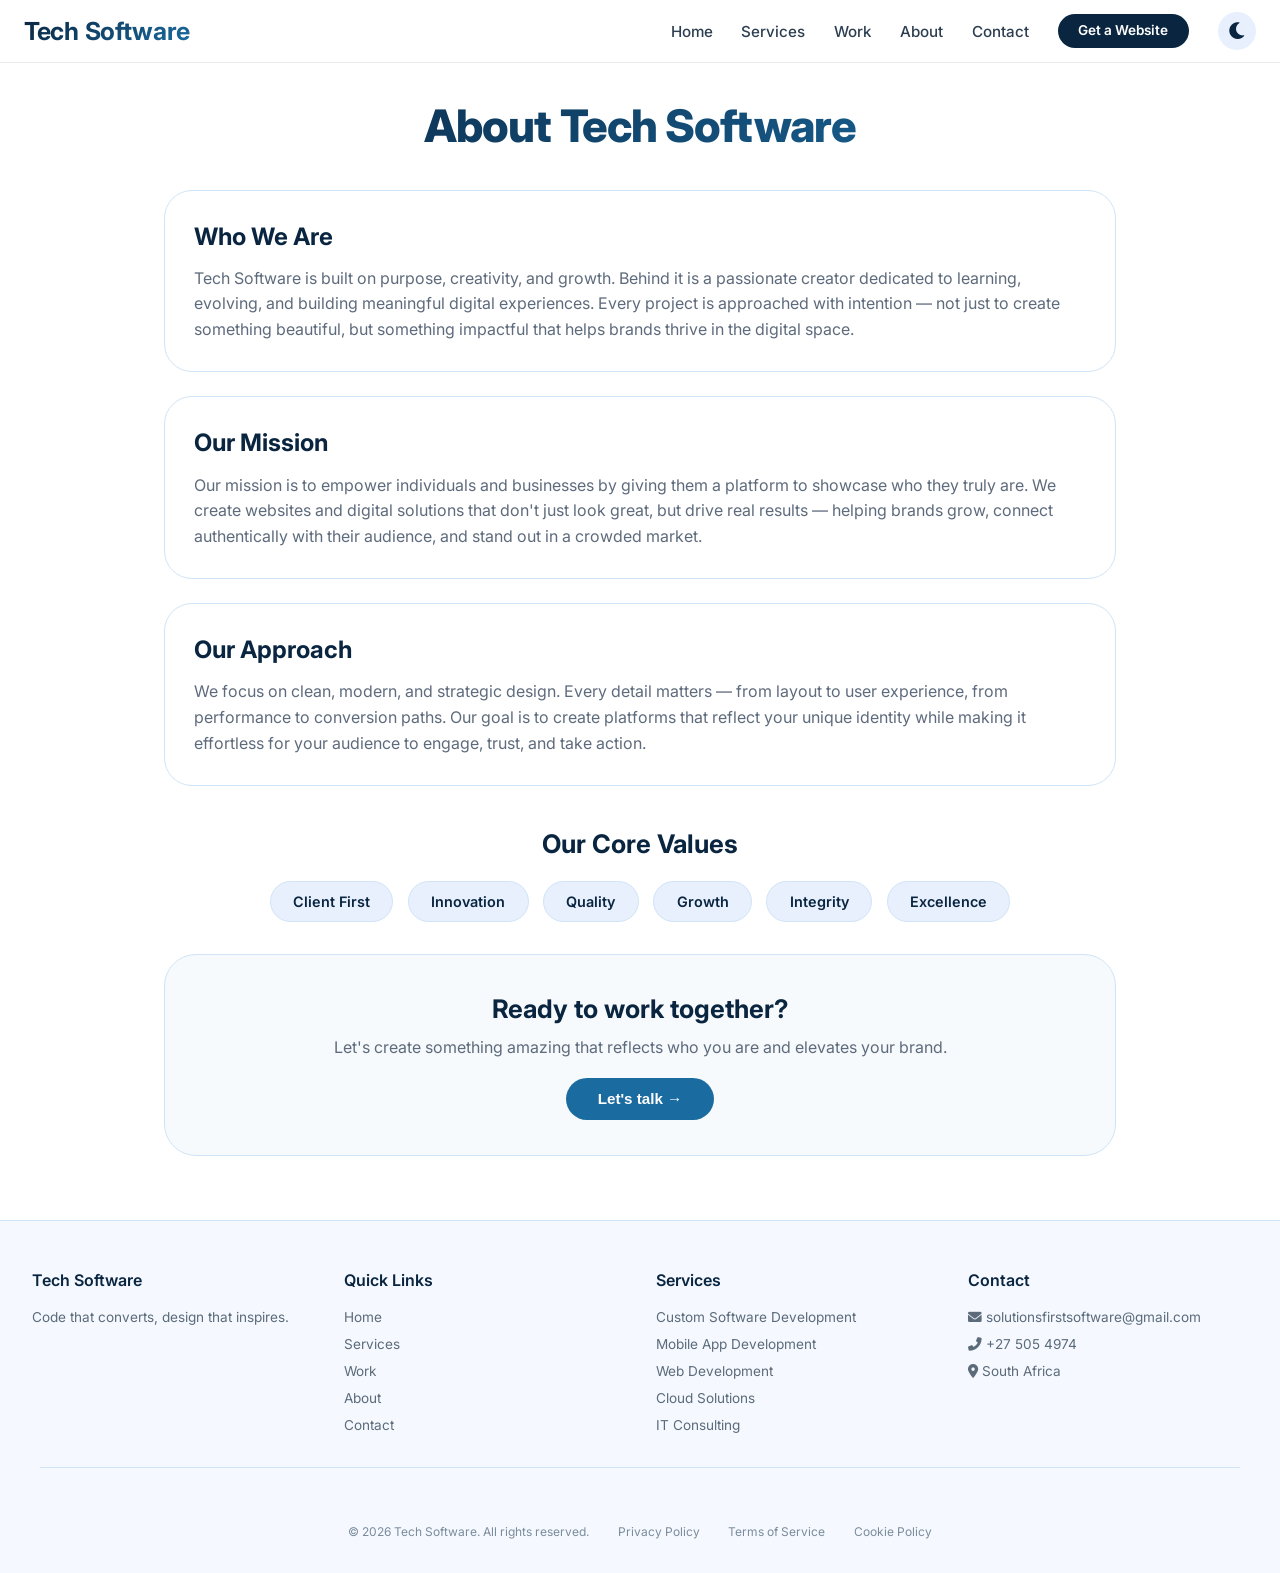
==== commit fbe30e1e: "Updated code" ====
--- a/aboutus.html
+++ b/aboutus.html
@@ -8,10 +8,488 @@
     <link href="https://fonts.googleapis.com/css2?family=Inter:opsz,wght@14..32,300;400;500;600;700;800&display=swap" rel="stylesheet">
     <!-- Font Awesome 6 -->
     <link rel="stylesheet" href="https://cdnjs.cloudflare.com/ajax/libs/font-awesome/6.0.0-beta3/css/all.min.css">
-
-
-    <link rel="stylesheet" href="css/style.css">
-    <script src="js/script.js"></script>
+    <style>
+        * {
+            margin: 0;
+            padding: 0;
+            box-sizing: border-box;
+        }
+
+        body {
+            font-family: 'Inter', sans-serif;
+            background: #FFFFFF;
+            color: #111111;
+            line-height: 1.4;
+            scroll-behavior: smooth;
+            transition: background-color 0.25s ease, color 0.25s ease;
+        }
+
+        /* DARK MODE - consistent with main site */
+        body.dark-mode {
+            background: #0A1525;
+            color: #B2F0F0;
+        }
+
+        body.dark-mode .navbar {
+            background: rgba(10, 21, 37, 0.96);
+            border-bottom-color: #1A3A50;
+        }
+        body.dark-mode .logo {
+            background: linear-gradient(135deg, #7DD3E8, #4FD1C5);
+            -webkit-background-clip: text;
+            background-clip: text;
+            color: transparent;
+        }
+        body.dark-mode .nav-link {
+            color: #B2F0F0;
+        }
+        body.dark-mode .nav-link:hover {
+            color: #7DD3E8;
+        }
+        body.dark-mode .btn-nav {
+            background: #1A3A50;
+            color: #B2F0F0;
+        }
+        body.dark-mode .btn-nav:hover {
+            background: #2A5A7A;
+        }
+        body.dark-mode .theme-toggle {
+            background: #1A3A50;
+            color: #B2F0F0;
+        }
+        body.dark-mode .hero h1 {
+            background: linear-gradient(135deg, #7DD3E8, #4FD1C5);
+            -webkit-background-clip: text;
+            background-clip: text;
+            color: transparent;
+        }
+        body.dark-mode .card {
+            background: #1A2A40;
+            border-color: #2A4A6A;
+        }
+        body.dark-mode .card h2 {
+            color: #7DD3E8;
+        }
+        body.dark-mode .card p {
+            color: #B2F0F0;
+        }
+        body.dark-mode .values h3 {
+            color: #7DD3E8;
+        }
+        body.dark-mode .tag {
+            background: rgba(79, 209, 197, 0.1);
+            border-color: rgba(79, 209, 197, 0.3);
+            color: #B2F0F0;
+        }
+        body.dark-mode .tag:hover {
+            background: rgba(79, 209, 197, 0.2);
+        }
+        body.dark-mode .cta {
+            background: #1A2A40;
+            border-color: #2A4A6A;
+        }
+        body.dark-mode .cta h3 {
+            color: #B2F0F0;
+        }
+        body.dark-mode .cta p {
+            color: #B2F0F0;
+        }
+        body.dark-mode .btn {
+            background: #1A6BA0;
+            color: white;
+        }
+        body.dark-mode .btn:hover {
+            background: #2A8AC0;
+        }
+        body.dark-mode footer {
+            background: #0A1525;
+            border-top-color: #1A3A50;
+        }
+        body.dark-mode .footer-col h4 {
+            color: #7DD3E8;
+        }
+        body.dark-mode .footer-col li, body.dark-mode .footer-col p {
+            color: #B2F0F0;
+        }
+        body.dark-mode .footer-col a {
+            color: #B2F0F0;
+        }
+        body.dark-mode .footer-col a:hover {
+            color: #4FD1C5;
+        }
+        body.dark-mode .footer-bottom {
+            color: #B2F0F0;
+        }
+        body.dark-mode hr {
+            background: #2A4A6A;
+        }
+
+        .container {
+            max-width: 1000px;
+            margin: 0 auto;
+            padding: 0 24px;
+        }
+
+        /* ===== NAVBAR WITH HAMBURGER (matching main site) ===== */
+        .navbar {
+            position: sticky;
+            top: 0;
+            z-index: 1000;
+            background: rgba(255, 255, 255, 0.96);
+            backdrop-filter: blur(12px);
+            border-bottom: 1px solid #EAEAEF;
+            padding: 0.75rem 0;
+            transition: background 0.25s ease;
+        }
+        .nav-container {
+            max-width: 1280px;
+            margin: 0 auto;
+            padding: 0 24px;
+            display: flex;
+            align-items: center;
+            justify-content: space-between;
+            flex-wrap: wrap;
+        }
+        .logo {
+            font-size: 1.55rem;
+            font-weight: 700;
+            letter-spacing: -0.3px;
+            background: linear-gradient(135deg, #0A2540, #1A6BA0);
+            -webkit-background-clip: text;
+            background-clip: text;
+            color: transparent;
+            z-index: 1002;
+        }
+        /* Hamburger button */
+        .hamburger {
+            display: none;
+            background: none;
+            border: none;
+            font-size: 1.8rem;
+            cursor: pointer;
+            color: #0A2540;
+            transition: 0.2s;
+            z-index: 1002;
+            padding: 0.3rem;
+        }
+        body.dark-mode .hamburger {
+            color: #B2F0F0;
+        }
+        /* Desktop nav links */
+        .nav-links {
+            display: flex;
+            gap: 1.8rem;
+            list-style: none;
+            align-items: center;
+            margin: 0;
+            transition: all 0.3s ease-in-out;
+        }
+        .nav-link {
+            text-decoration: none;
+            font-weight: 500;
+            color: #2C3E50;
+            transition: 0.2s;
+            font-size: 0.95rem;
+            white-space: nowrap;
+        }
+        .nav-link:hover { color: #1A6BA0; }
+        .btn-nav {
+            background: #0A2540;
+            padding: 0.45rem 1.3rem;
+            border-radius: 200px;
+            font-weight: 600;
+            border: none;
+            color: white;
+            cursor: pointer;
+            transition: all 0.2s ease;
+            font-size: 0.85rem;
+            white-space: nowrap;
+            display: inline-block;
+            text-decoration: none;
+        }
+        .btn-nav:hover {
+            transform: translateY(-2px);
+            background: #1A6BA0;
+        }
+        .theme-toggle {
+            background: #E8F0FE;
+            border: none;
+            font-size: 1.2rem;
+            cursor: pointer;
+            border-radius: 50%;
+            width: 38px;
+            height: 38px;
+            display: flex;
+            align-items: center;
+            justify-content: center;
+            transition: 0.2s;
+            color: #0A2540;
+        }
+        .theme-toggle:hover {
+            background: #D0E4F7;
+        }
+
+        /* Mobile responsive breakpoint */
+        @media (max-width: 840px) {
+            .hamburger {
+                display: block;
+            }
+            .nav-links {
+                position: fixed;
+                top: 0;
+                left: -100%;
+                width: 75%;
+                max-width: 320px;
+                height: 100vh;
+                background: rgba(255, 255, 255, 0.98);
+                backdrop-filter: blur(16px);
+                flex-direction: column;
+                justify-content: flex-start;
+                padding: 5rem 1.8rem 2rem;
+                gap: 1.5rem;
+                align-items: flex-start;
+                box-shadow: 4px 0 24px rgba(0,0,0,0.08);
+                transition: left 0.3s cubic-bezier(0.2, 0.9, 0.4, 1.1);
+                z-index: 1001;
+                border-right: 1px solid rgba(0,0,0,0.05);
+            }
+            body.dark-mode .nav-links {
+                background: rgba(10, 21, 37, 0.98);
+                border-right-color: #1A3A50;
+            }
+            .nav-links.active {
+                left: 0;
+            }
+            .nav-link {
+                font-size: 1.1rem;
+                white-space: normal;
+                width: 100%;
+                padding: 0.5rem 0;
+            }
+            .btn-nav {
+                width: 100%;
+                text-align: center;
+                margin-top: 0.5rem;
+            }
+            .theme-toggle {
+                margin-top: 0.5rem;
+                align-self: flex-start;
+            }
+            .menu-overlay {
+                position: fixed;
+                top: 0;
+                left: 0;
+                width: 100%;
+                height: 100%;
+                background: rgba(0,0,0,0.3);
+                backdrop-filter: blur(2px);
+                z-index: 1000;
+                opacity: 0;
+                visibility: hidden;
+                transition: 0.2s;
+            }
+            .menu-overlay.active {
+                opacity: 1;
+                visibility: visible;
+            }
+            body.menu-open {
+                overflow: hidden;
+            }
+        }
+
+        /* Hero Section */
+        .hero {
+            text-align: center;
+            margin: 2rem 0 2rem;
+        }
+        .hero h1 {
+            font-size: 2.8rem;
+            font-weight: 800;
+            background: linear-gradient(135deg, #0A2540, #1A6BA0);
+            -webkit-background-clip: text;
+            background-clip: text;
+            color: transparent;
+            margin-bottom: 0.5rem;
+            letter-spacing: -0.02em;
+        }
+
+        /* About Cards Stack */
+        .about-stack {
+            display: flex;
+            flex-direction: column;
+            gap: 1.5rem;
+            margin-bottom: 2.5rem;
+        }
+        .card {
+            background: #FFFFFF;
+            border-radius: 28px;
+            padding: 1.8rem;
+            border: 1px solid #D0E4F7;
+            transition: all 0.25s ease;
+        }
+        .card:hover {
+            transform: translateY(-4px);
+            border-color: #1A6BA0;
+            box-shadow: 0 16px 28px -12px rgba(26, 107, 160, 0.15);
+        }
+        .card h2 {
+            font-size: 1.5rem;
+            margin-bottom: 0.8rem;
+            color: #0A2540;
+            font-weight: 700;
+        }
+        .card p {
+            color: #5E6B7C;
+            line-height: 1.6;
+            font-size: 1rem;
+        }
+
+        /* Values Section */
+        .values {
+            margin: 2.5rem 0 2rem;
+            text-align: center;
+        }
+        .values h3 {
+            font-size: 1.6rem;
+            margin-bottom: 1.2rem;
+            color: #0A2540;
+            font-weight: 700;
+        }
+        .tags {
+            display: flex;
+            flex-wrap: wrap;
+            justify-content: center;
+            gap: 0.9rem;
+        }
+        .tag {
+            background: #E8F0FE;
+            border: 1px solid #D0E4F7;
+            padding: 0.6rem 1.4rem;
+            border-radius: 60px;
+            font-size: 0.9rem;
+            font-weight: 600;
+            transition: 0.2s;
+            color: #0A2540;
+            cursor: default;
+        }
+        .tag:hover {
+            background: #D0E4F7;
+            transform: translateY(-2px);
+        }
+
+        /* CTA Section */
+        .cta {
+            text-align: center;
+            background: #F7FAFC;
+            border-radius: 32px;
+            padding: 2.2rem;
+            margin: 2rem 0 2rem;
+            border: 1px solid #D0E4F7;
+            transition: 0.2s;
+        }
+        .cta:hover {
+            border-color: #1A6BA0;
+            box-shadow: 0 12px 24px -12px rgba(26, 107, 160, 0.12);
+        }
+        .cta h3 {
+            font-size: 1.6rem;
+            margin-bottom: 0.6rem;
+            color: #0A2540;
+            font-weight: 700;
+        }
+        .cta p {
+            margin-bottom: 1.2rem;
+            color: #5E6B7C;
+            font-size: 1rem;
+        }
+        .btn {
+            background: #1A6BA0;
+            border: none;
+            padding: 0.8rem 2rem;
+            border-radius: 200px;
+            font-weight: 600;
+            font-size: 0.95rem;
+            cursor: pointer;
+            color: white;
+            transition: all 0.2s;
+            display: inline-flex;
+            align-items: center;
+            gap: 0.5rem;
+        }
+        .btn:hover {
+            transform: translateY(-2px);
+            background: #2580B0;
+            box-shadow: 0 6px 14px rgba(26, 107, 160, 0.3);
+        }
+
+        /* FOOTER */
+        footer {
+            background: #F5F9FF;
+            border-top: 1px solid #D0E4F7;
+            padding: 3rem 2rem 2rem;
+            margin-top: 4rem;
+        }
+        .footer-grid {
+            max-width: 1280px;
+            margin: auto;
+            display: grid;
+            grid-template-columns: repeat(auto-fit, minmax(180px, 1fr));
+            gap: 2rem;
+        }
+        .footer-col h4 {
+            margin-bottom: 1rem;
+            font-weight: 600;
+            color: #0A2540;
+            font-size: 1rem;
+        }
+        .footer-col ul {
+            list-style: none;
+        }
+        .footer-col li, .footer-col p {
+            margin-bottom: 0.5rem;
+            font-size: 0.85rem;
+            color: #5C6B7A;
+        }
+        .footer-col a {
+            text-decoration: none;
+            color: #5C6B7A;
+            transition: 0.2s;
+        }
+        .footer-col a:hover {
+            color: #1A6BA0;
+        }
+        .footer-bottom {
+            text-align: center;
+            padding-top: 2rem;
+            font-size: 0.75rem;
+            color: #7A8B9C;
+            display: flex;
+            justify-content: center;
+            gap: 1.8rem;
+            flex-wrap: wrap;
+        }
+        hr {
+            margin: 1.5rem auto;
+            max-width: 1200px;
+            border: 0;
+            height: 1px;
+            background: #D0E4F7;
+        }
+
+        @media (max-width: 768px) {
+            .container { padding: 0 20px; }
+            .hero h1 { font-size: 2rem; }
+            .card { padding: 1.4rem; }
+            .card h2 { font-size: 1.3rem; }
+            .values h3 { font-size: 1.4rem; }
+            .cta h3 { font-size: 1.4rem; }
+            .cta { padding: 1.5rem; }
+        }
+        @media (max-width: 480px) {
+            .hero h1 { font-size: 1.8rem; }
+            .tag { font-size: 0.8rem; padding: 0.4rem 1rem; }
+        }
+    </style>
 </head>
 <body>
 
@@ -108,7 +586,7 @@
         <div class="footer-col">
             <h4>Contact</h4>
             <p><i class="fas fa-envelope"></i> solutionsfirstsoftware@gmail.com</p>
-            <p><i class="fas fa-phone-alt"></i> +27 82 505 4974</p>
+            <p><i class="fas fa-phone-alt"></i> +27 505 4974</p>
             <p><i class="fas fa-map-marker-alt"></i> South Africa</p>
         </div>
     </div>
@@ -121,5 +599,93 @@
     </div>
 </footer>
 
+<script>
+    (function() {
+        // ========== HAMBURGER MENU LOGIC (fully responsive, matching main site) ==========
+        const hamburgerBtn = document.getElementById('hamburgerBtn');
+        const navLinks = document.getElementById('navLinks');
+        const overlay = document.getElementById('menuOverlay');
+        
+        function closeMenu() {
+            if (navLinks) navLinks.classList.remove('active');
+            if (overlay) overlay.classList.remove('active');
+            document.body.classList.remove('menu-open');
+            if (hamburgerBtn) hamburgerBtn.innerHTML = '<i class="fas fa-bars"></i>';
+        }
+        
+        function openMenu() {
+            if (navLinks) navLinks.classList.add('active');
+            if (overlay) overlay.classList.add('active');
+            document.body.classList.add('menu-open');
+            if (hamburgerBtn) hamburgerBtn.innerHTML = '<i class="fas fa-times"></i>';
+        }
+        
+        function toggleMenu() {
+            if (navLinks && navLinks.classList.contains('active')) {
+                closeMenu();
+            } else {
+                openMenu();
+            }
+        }
+        
+        if (hamburgerBtn) {
+            hamburgerBtn.addEventListener('click', toggleMenu);
+        }
+        if (overlay) {
+            overlay.addEventListener('click', closeMenu);
+        }
+        // Close menu when any nav link is clicked for smooth navigation
+        const allNavItems = document.querySelectorAll('.nav-link, .btn-nav');
+        allNavItems.forEach(link => {
+            link.addEventListener('click', () => {
+                closeMenu();
+            });
+        });
+
+        // ========== DARK MODE TOGGLE (with localStorage persistence) ==========
+        const toggleDark = document.getElementById('darkModeToggle');
+        const body = document.body;
+        
+        function setTheme(theme) {
+            if (theme === 'light') {
+                body.classList.remove('dark-mode');
+                if (toggleDark) toggleDark.innerHTML = '<i class="fas fa-moon"></i>';
+                localStorage.setItem('techThemeAbout', 'light');
+            } else {
+                body.classList.add('dark-mode');
+                if (toggleDark) toggleDark.innerHTML = '<i class="fas fa-sun"></i>';
+                localStorage.setItem('techThemeAbout', 'dark');
+            }
+        }
+        
+        const savedTheme = localStorage.getItem('techThemeAbout');
+        if (savedTheme === 'dark') {
+            setTheme('dark');
+        } else if (savedTheme === 'light') {
+            setTheme('light');
+        } else {
+            // default light (consistent with homepage)
+            setTheme('light');
+        }
+        
+        if (toggleDark) {
+            toggleDark.addEventListener('click', () => {
+                if (body.classList.contains('dark-mode')) {
+                    setTheme('light');
+                } else {
+                    setTheme('dark');
+                }
+            });
+        }
+
+        // ========== CTA BUTTON NAVIGATION ==========
+        const consultBtn = document.getElementById('consultBtn');
+        if (consultBtn) {
+            consultBtn.addEventListener('click', () => {
+                window.location.href = "contactus.html";
+            });
+        }
+    })();
+</script>
 </body>
 </html>
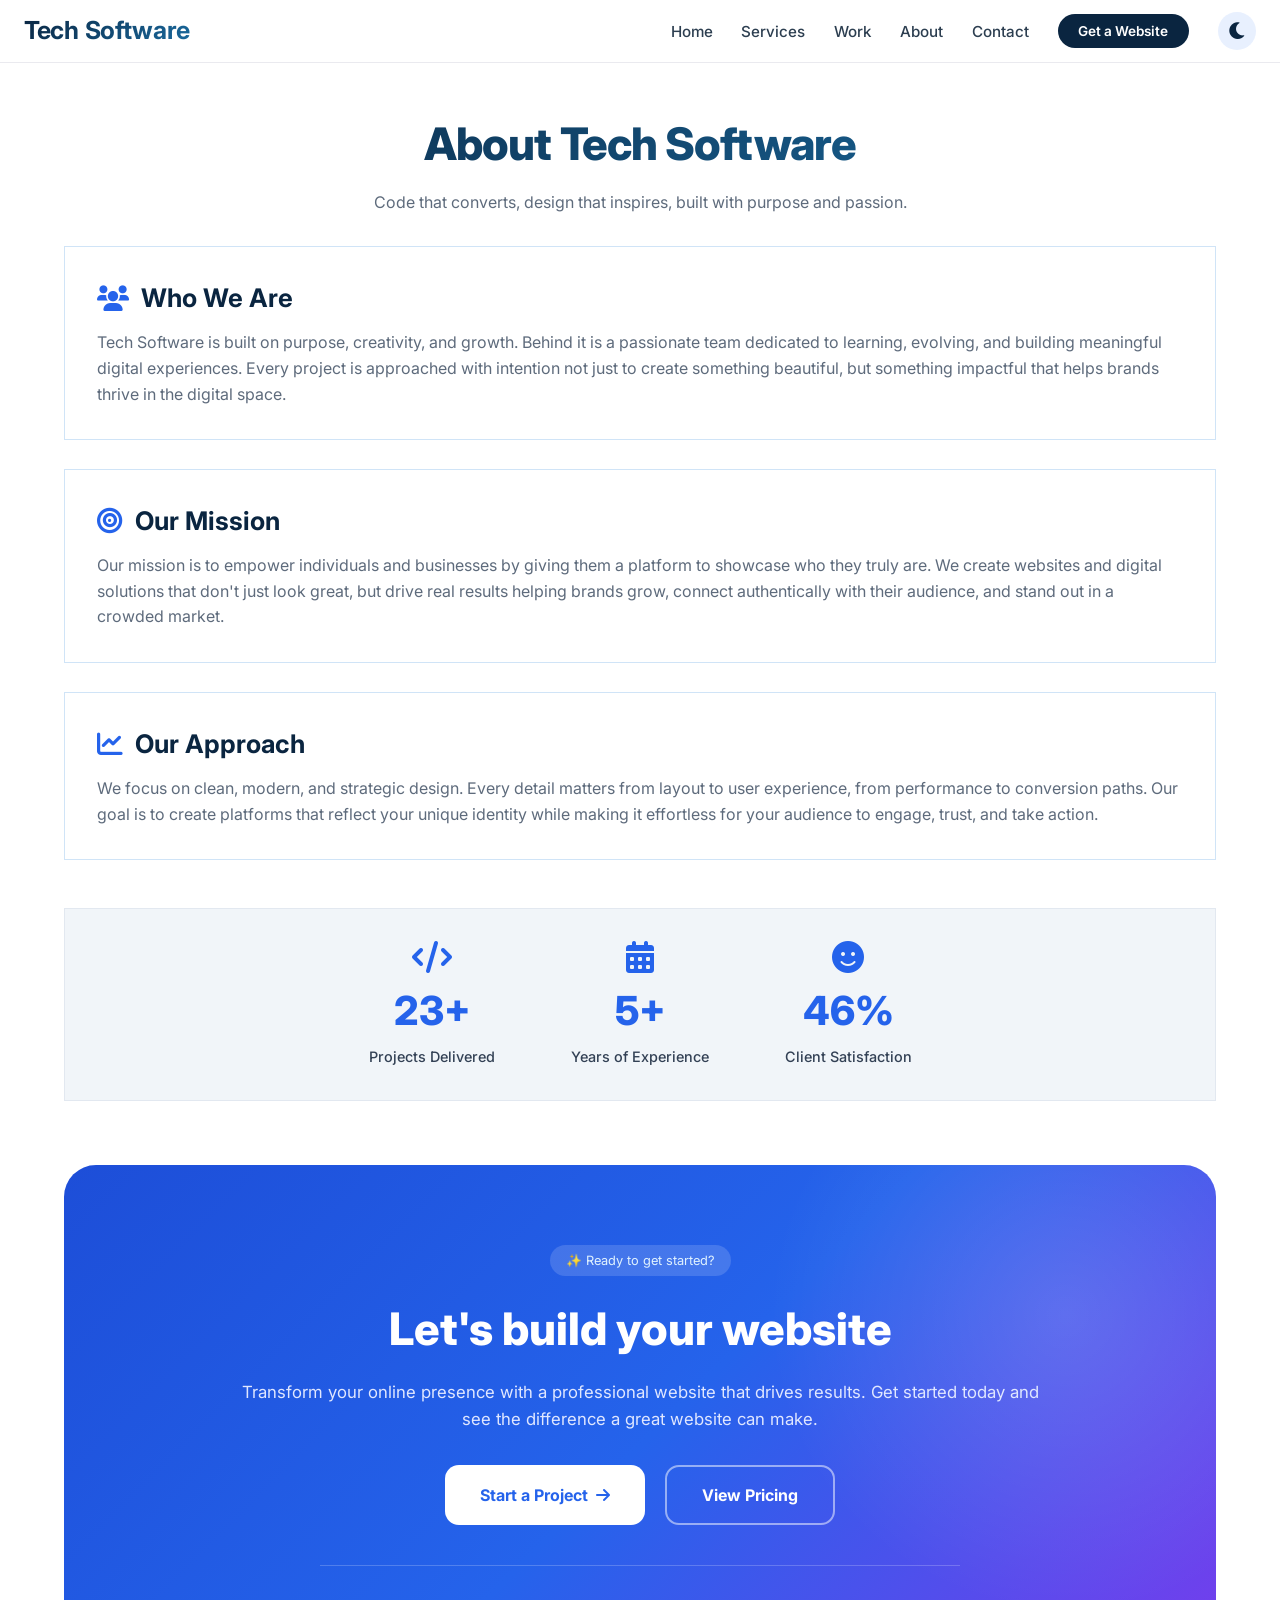
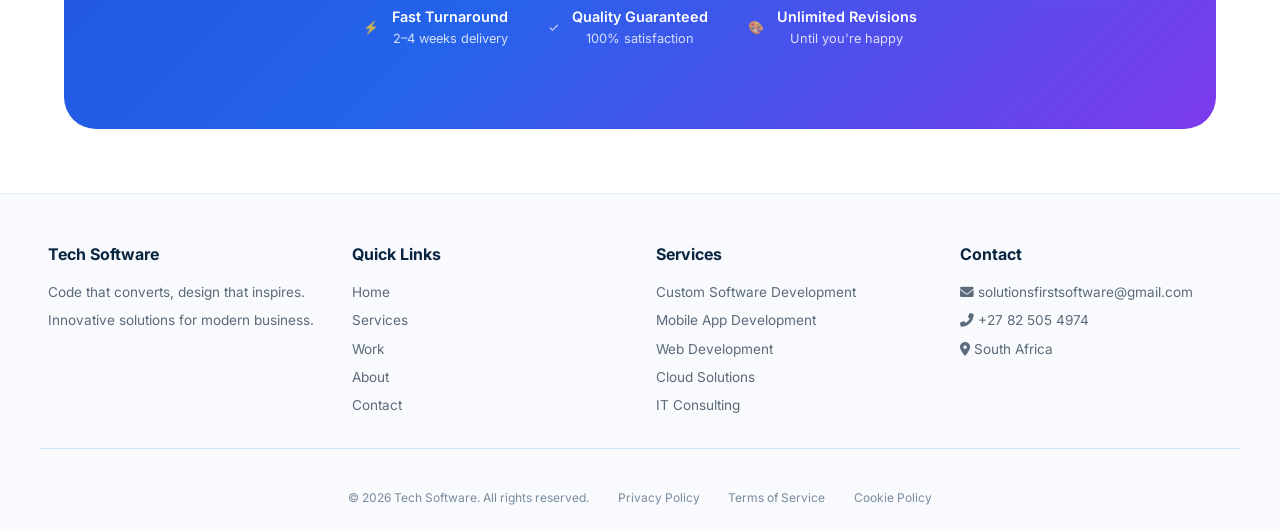
==== commit 0dfe6cef: "Initial Commit" ====
--- a/aboutus.html
+++ b/aboutus.html
@@ -3,493 +3,12 @@
 <head>
     <meta charset="UTF-8">
     <meta name="viewport" content="width=device-width, initial-scale=1.0, viewport-fit=cover">
-    <title>Tech Software | About Us</title>
+    <title>Tech Software | About Us – Our Story & Values</title>
     <!-- Google Fonts: Inter -->
     <link href="https://fonts.googleapis.com/css2?family=Inter:opsz,wght@14..32,300;400;500;600;700;800&display=swap" rel="stylesheet">
     <!-- Font Awesome 6 -->
     <link rel="stylesheet" href="https://cdnjs.cloudflare.com/ajax/libs/font-awesome/6.0.0-beta3/css/all.min.css">
-    <style>
-        * {
-            margin: 0;
-            padding: 0;
-            box-sizing: border-box;
-        }
-
-        body {
-            font-family: 'Inter', sans-serif;
-            background: #FFFFFF;
-            color: #111111;
-            line-height: 1.4;
-            scroll-behavior: smooth;
-            transition: background-color 0.25s ease, color 0.25s ease;
-        }
-
-        /* DARK MODE - consistent with main site */
-        body.dark-mode {
-            background: #0A1525;
-            color: #B2F0F0;
-        }
-
-        body.dark-mode .navbar {
-            background: rgba(10, 21, 37, 0.96);
-            border-bottom-color: #1A3A50;
-        }
-        body.dark-mode .logo {
-            background: linear-gradient(135deg, #7DD3E8, #4FD1C5);
-            -webkit-background-clip: text;
-            background-clip: text;
-            color: transparent;
-        }
-        body.dark-mode .nav-link {
-            color: #B2F0F0;
-        }
-        body.dark-mode .nav-link:hover {
-            color: #7DD3E8;
-        }
-        body.dark-mode .btn-nav {
-            background: #1A3A50;
-            color: #B2F0F0;
-        }
-        body.dark-mode .btn-nav:hover {
-            background: #2A5A7A;
-        }
-        body.dark-mode .theme-toggle {
-            background: #1A3A50;
-            color: #B2F0F0;
-        }
-        body.dark-mode .hero h1 {
-            background: linear-gradient(135deg, #7DD3E8, #4FD1C5);
-            -webkit-background-clip: text;
-            background-clip: text;
-            color: transparent;
-        }
-        body.dark-mode .card {
-            background: #1A2A40;
-            border-color: #2A4A6A;
-        }
-        body.dark-mode .card h2 {
-            color: #7DD3E8;
-        }
-        body.dark-mode .card p {
-            color: #B2F0F0;
-        }
-        body.dark-mode .values h3 {
-            color: #7DD3E8;
-        }
-        body.dark-mode .tag {
-            background: rgba(79, 209, 197, 0.1);
-            border-color: rgba(79, 209, 197, 0.3);
-            color: #B2F0F0;
-        }
-        body.dark-mode .tag:hover {
-            background: rgba(79, 209, 197, 0.2);
-        }
-        body.dark-mode .cta {
-            background: #1A2A40;
-            border-color: #2A4A6A;
-        }
-        body.dark-mode .cta h3 {
-            color: #B2F0F0;
-        }
-        body.dark-mode .cta p {
-            color: #B2F0F0;
-        }
-        body.dark-mode .btn {
-            background: #1A6BA0;
-            color: white;
-        }
-        body.dark-mode .btn:hover {
-            background: #2A8AC0;
-        }
-        body.dark-mode footer {
-            background: #0A1525;
-            border-top-color: #1A3A50;
-        }
-        body.dark-mode .footer-col h4 {
-            color: #7DD3E8;
-        }
-        body.dark-mode .footer-col li, body.dark-mode .footer-col p {
-            color: #B2F0F0;
-        }
-        body.dark-mode .footer-col a {
-            color: #B2F0F0;
-        }
-        body.dark-mode .footer-col a:hover {
-            color: #4FD1C5;
-        }
-        body.dark-mode .footer-bottom {
-            color: #B2F0F0;
-        }
-        body.dark-mode hr {
-            background: #2A4A6A;
-        }
-
-        .container {
-            max-width: 1000px;
-            margin: 0 auto;
-            padding: 0 24px;
-        }
-
-        /* ===== NAVBAR WITH HAMBURGER (matching main site) ===== */
-        .navbar {
-            position: sticky;
-            top: 0;
-            z-index: 1000;
-            background: rgba(255, 255, 255, 0.96);
-            backdrop-filter: blur(12px);
-            border-bottom: 1px solid #EAEAEF;
-            padding: 0.75rem 0;
-            transition: background 0.25s ease;
-        }
-        .nav-container {
-            max-width: 1280px;
-            margin: 0 auto;
-            padding: 0 24px;
-            display: flex;
-            align-items: center;
-            justify-content: space-between;
-            flex-wrap: wrap;
-        }
-        .logo {
-            font-size: 1.55rem;
-            font-weight: 700;
-            letter-spacing: -0.3px;
-            background: linear-gradient(135deg, #0A2540, #1A6BA0);
-            -webkit-background-clip: text;
-            background-clip: text;
-            color: transparent;
-            z-index: 1002;
-        }
-        /* Hamburger button */
-        .hamburger {
-            display: none;
-            background: none;
-            border: none;
-            font-size: 1.8rem;
-            cursor: pointer;
-            color: #0A2540;
-            transition: 0.2s;
-            z-index: 1002;
-            padding: 0.3rem;
-        }
-        body.dark-mode .hamburger {
-            color: #B2F0F0;
-        }
-        /* Desktop nav links */
-        .nav-links {
-            display: flex;
-            gap: 1.8rem;
-            list-style: none;
-            align-items: center;
-            margin: 0;
-            transition: all 0.3s ease-in-out;
-        }
-        .nav-link {
-            text-decoration: none;
-            font-weight: 500;
-            color: #2C3E50;
-            transition: 0.2s;
-            font-size: 0.95rem;
-            white-space: nowrap;
-        }
-        .nav-link:hover { color: #1A6BA0; }
-        .btn-nav {
-            background: #0A2540;
-            padding: 0.45rem 1.3rem;
-            border-radius: 200px;
-            font-weight: 600;
-            border: none;
-            color: white;
-            cursor: pointer;
-            transition: all 0.2s ease;
-            font-size: 0.85rem;
-            white-space: nowrap;
-            display: inline-block;
-            text-decoration: none;
-        }
-        .btn-nav:hover {
-            transform: translateY(-2px);
-            background: #1A6BA0;
-        }
-        .theme-toggle {
-            background: #E8F0FE;
-            border: none;
-            font-size: 1.2rem;
-            cursor: pointer;
-            border-radius: 50%;
-            width: 38px;
-            height: 38px;
-            display: flex;
-            align-items: center;
-            justify-content: center;
-            transition: 0.2s;
-            color: #0A2540;
-        }
-        .theme-toggle:hover {
-            background: #D0E4F7;
-        }
-
-        /* Mobile responsive breakpoint */
-        @media (max-width: 840px) {
-            .hamburger {
-                display: block;
-            }
-            .nav-links {
-                position: fixed;
-                top: 0;
-                left: -100%;
-                width: 75%;
-                max-width: 320px;
-                height: 100vh;
-                background: rgba(255, 255, 255, 0.98);
-                backdrop-filter: blur(16px);
-                flex-direction: column;
-                justify-content: flex-start;
-                padding: 5rem 1.8rem 2rem;
-                gap: 1.5rem;
-                align-items: flex-start;
-                box-shadow: 4px 0 24px rgba(0,0,0,0.08);
-                transition: left 0.3s cubic-bezier(0.2, 0.9, 0.4, 1.1);
-                z-index: 1001;
-                border-right: 1px solid rgba(0,0,0,0.05);
-            }
-            body.dark-mode .nav-links {
-                background: rgba(10, 21, 37, 0.98);
-                border-right-color: #1A3A50;
-            }
-            .nav-links.active {
-                left: 0;
-            }
-            .nav-link {
-                font-size: 1.1rem;
-                white-space: normal;
-                width: 100%;
-                padding: 0.5rem 0;
-            }
-            .btn-nav {
-                width: 100%;
-                text-align: center;
-                margin-top: 0.5rem;
-            }
-            .theme-toggle {
-                margin-top: 0.5rem;
-                align-self: flex-start;
-            }
-            .menu-overlay {
-                position: fixed;
-                top: 0;
-                left: 0;
-                width: 100%;
-                height: 100%;
-                background: rgba(0,0,0,0.3);
-                backdrop-filter: blur(2px);
-                z-index: 1000;
-                opacity: 0;
-                visibility: hidden;
-                transition: 0.2s;
-            }
-            .menu-overlay.active {
-                opacity: 1;
-                visibility: visible;
-            }
-            body.menu-open {
-                overflow: hidden;
-            }
-        }
-
-        /* Hero Section */
-        .hero {
-            text-align: center;
-            margin: 2rem 0 2rem;
-        }
-        .hero h1 {
-            font-size: 2.8rem;
-            font-weight: 800;
-            background: linear-gradient(135deg, #0A2540, #1A6BA0);
-            -webkit-background-clip: text;
-            background-clip: text;
-            color: transparent;
-            margin-bottom: 0.5rem;
-            letter-spacing: -0.02em;
-        }
-
-        /* About Cards Stack */
-        .about-stack {
-            display: flex;
-            flex-direction: column;
-            gap: 1.5rem;
-            margin-bottom: 2.5rem;
-        }
-        .card {
-            background: #FFFFFF;
-            border-radius: 28px;
-            padding: 1.8rem;
-            border: 1px solid #D0E4F7;
-            transition: all 0.25s ease;
-        }
-        .card:hover {
-            transform: translateY(-4px);
-            border-color: #1A6BA0;
-            box-shadow: 0 16px 28px -12px rgba(26, 107, 160, 0.15);
-        }
-        .card h2 {
-            font-size: 1.5rem;
-            margin-bottom: 0.8rem;
-            color: #0A2540;
-            font-weight: 700;
-        }
-        .card p {
-            color: #5E6B7C;
-            line-height: 1.6;
-            font-size: 1rem;
-        }
-
-        /* Values Section */
-        .values {
-            margin: 2.5rem 0 2rem;
-            text-align: center;
-        }
-        .values h3 {
-            font-size: 1.6rem;
-            margin-bottom: 1.2rem;
-            color: #0A2540;
-            font-weight: 700;
-        }
-        .tags {
-            display: flex;
-            flex-wrap: wrap;
-            justify-content: center;
-            gap: 0.9rem;
-        }
-        .tag {
-            background: #E8F0FE;
-            border: 1px solid #D0E4F7;
-            padding: 0.6rem 1.4rem;
-            border-radius: 60px;
-            font-size: 0.9rem;
-            font-weight: 600;
-            transition: 0.2s;
-            color: #0A2540;
-            cursor: default;
-        }
-        .tag:hover {
-            background: #D0E4F7;
-            transform: translateY(-2px);
-        }
-
-        /* CTA Section */
-        .cta {
-            text-align: center;
-            background: #F7FAFC;
-            border-radius: 32px;
-            padding: 2.2rem;
-            margin: 2rem 0 2rem;
-            border: 1px solid #D0E4F7;
-            transition: 0.2s;
-        }
-        .cta:hover {
-            border-color: #1A6BA0;
-            box-shadow: 0 12px 24px -12px rgba(26, 107, 160, 0.12);
-        }
-        .cta h3 {
-            font-size: 1.6rem;
-            margin-bottom: 0.6rem;
-            color: #0A2540;
-            font-weight: 700;
-        }
-        .cta p {
-            margin-bottom: 1.2rem;
-            color: #5E6B7C;
-            font-size: 1rem;
-        }
-        .btn {
-            background: #1A6BA0;
-            border: none;
-            padding: 0.8rem 2rem;
-            border-radius: 200px;
-            font-weight: 600;
-            font-size: 0.95rem;
-            cursor: pointer;
-            color: white;
-            transition: all 0.2s;
-            display: inline-flex;
-            align-items: center;
-            gap: 0.5rem;
-        }
-        .btn:hover {
-            transform: translateY(-2px);
-            background: #2580B0;
-            box-shadow: 0 6px 14px rgba(26, 107, 160, 0.3);
-        }
-
-        /* FOOTER */
-        footer {
-            background: #F5F9FF;
-            border-top: 1px solid #D0E4F7;
-            padding: 3rem 2rem 2rem;
-            margin-top: 4rem;
-        }
-        .footer-grid {
-            max-width: 1280px;
-            margin: auto;
-            display: grid;
-            grid-template-columns: repeat(auto-fit, minmax(180px, 1fr));
-            gap: 2rem;
-        }
-        .footer-col h4 {
-            margin-bottom: 1rem;
-            font-weight: 600;
-            color: #0A2540;
-            font-size: 1rem;
-        }
-        .footer-col ul {
-            list-style: none;
-        }
-        .footer-col li, .footer-col p {
-            margin-bottom: 0.5rem;
-            font-size: 0.85rem;
-            color: #5C6B7A;
-        }
-        .footer-col a {
-            text-decoration: none;
-            color: #5C6B7A;
-            transition: 0.2s;
-        }
-        .footer-col a:hover {
-            color: #1A6BA0;
-        }
-        .footer-bottom {
-            text-align: center;
-            padding-top: 2rem;
-            font-size: 0.75rem;
-            color: #7A8B9C;
-            display: flex;
-            justify-content: center;
-            gap: 1.8rem;
-            flex-wrap: wrap;
-        }
-        hr {
-            margin: 1.5rem auto;
-            max-width: 1200px;
-            border: 0;
-            height: 1px;
-            background: #D0E4F7;
-        }
-
-        @media (max-width: 768px) {
-            .container { padding: 0 20px; }
-            .hero h1 { font-size: 2rem; }
-            .card { padding: 1.4rem; }
-            .card h2 { font-size: 1.3rem; }
-            .values h3 { font-size: 1.4rem; }
-            .cta h3 { font-size: 1.4rem; }
-            .cta { padding: 1.5rem; }
-        }
-        @media (max-width: 480px) {
-            .hero h1 { font-size: 1.8rem; }
-            .tag { font-size: 0.8rem; padding: 0.4rem 1rem; }
-        }
-    </style>
+    
 </head>
 <body>
 
@@ -506,7 +25,7 @@
             <li><a href="aboutus.html" class="nav-link">About</a></li>
             <li><a href="contactus.html" class="nav-link">Contact</a></li>
             <li><a href="pricing.html" class="btn-nav">Get a Website</a></li>
-            <li><button class="theme-toggle" id="darkModeToggle"><i class="fas fa-moon"></i></button></li>
+            <li><button class="theme-toggle" id="darkModeToggle" aria-label="Dark mode"><i class="fas fa-moon"></i></button></li>
         </ul>
     </div>
     <div id="menuOverlay" class="menu-overlay"></div>
@@ -517,42 +36,64 @@
         <!-- Hero -->
         <div class="hero">
             <h1>About Tech Software</h1>
+            <p class="hero-sub">Code that converts, design that inspires, built with purpose and passion.</p>
         </div>
 
-        <!-- About Cards - Clean stacked layout -->
+        <!-- About Cards - Stacked layout with icons -->
         <div class="about-stack">
             <div class="card">
-                <h2>Who We Are</h2>
-                <p>Tech Software is built on purpose, creativity, and growth. Behind it is a passionate creator dedicated to learning, evolving, and building meaningful digital experiences. Every project is approached with intention — not just to create something beautiful, but something impactful that helps brands thrive in the digital space.</p>
+                <h2><i class="fas fa-users"></i> Who We Are</h2>
+                <p>Tech Software is built on purpose, creativity, and growth. Behind it is a passionate team dedicated to learning, evolving, and building meaningful digital experiences. Every project is approached with intention not just to create something beautiful, but something impactful that helps brands thrive in the digital space.</p>
             </div>
             <div class="card">
-                <h2>Our Mission</h2>
-                <p>Our mission is to empower individuals and businesses by giving them a platform to showcase who they truly are. We create websites and digital solutions that don't just look great, but drive real results — helping brands grow, connect authentically with their audience, and stand out in a crowded market.</p>
+                <h2><i class="fas fa-bullseye"></i> Our Mission</h2>
+                <p>Our mission is to empower individuals and businesses by giving them a platform to showcase who they truly are. We create websites and digital solutions that don't just look great, but drive real results  helping brands grow, connect authentically with their audience, and stand out in a crowded market.</p>
             </div>
             <div class="card">
-                <h2>Our Approach</h2>
-                <p>We focus on clean, modern, and strategic design. Every detail matters — from layout to user experience, from performance to conversion paths. Our goal is to create platforms that reflect your unique identity while making it effortless for your audience to engage, trust, and take action.</p>
+                <h2><i class="fas fa-chart-line"></i> Our Approach</h2>
+                <p>We focus on clean, modern, and strategic design. Every detail matters from layout to user experience, from performance to conversion paths. Our goal is to create platforms that reflect your unique identity while making it effortless for your audience to engage, trust, and take action.</p>
             </div>
         </div>
 
-        <!-- Values Section -->
-        <div class="values">
-            <h3>Our Core Values</h3>
-            <div class="tags">
-                <span class="tag">Client First</span>
-                <span class="tag">Innovation</span>
-                <span class="tag">Quality</span>
-                <span class="tag">Growth</span>
-                <span class="tag">Integrity</span>
-                <span class="tag">Excellence</span>
+        <!-- Stats Section with Counters - FIXED: all counters will run when visible -->
+        <div class="stats-about">
+            <div class="stats-about-grid">
+                <div class="stat-about-item">
+                    <i class="fas fa-code"></i>
+                    <h3><span class="counter" data-target="50" data-suffix="">0</span>+</h3>
+                    <p>Projects Delivered</p>
+                </div>
+                <div class="stat-about-item">
+                    <i class="fas fa-calendar-alt"></i>
+                    <h3><span class="counter" data-target="5" data-suffix="">0</span>+</h3>
+                    <p>Years of Experience</p>
+                </div>
+                <div class="stat-about-item">
+                    <i class="fas fa-smile"></i>
+                    <h3><span class="counter" data-target="95" data-suffix="%">0</span><span class="percent-sign">%</span></h3>
+                    <p>Client Satisfaction</p>
+                </div>
             </div>
         </div>
 
+
         <!-- CTA Section -->
-        <div class="cta">
-            <h3>Ready to work together?</h3>
-            <p>Let's create something amazing that reflects who you are and elevates your brand.</p>
-            <button id="consultBtn" class="btn">Let's talk →</button>
+        <div class="cta-section">
+            <div class="cta-container">
+                <span class="cta-badge">✨ Ready to get started?</span>
+                <h2>Let's build your website</h2>
+                <p>Transform your online presence with a professional website that drives results. Get started today and see the difference a great website can make.</p>
+                <div class="cta-buttons">
+                    <a href="services.html" class="cta-btn-primary">Start a Project <i class="fas fa-arrow-right"></i></a>
+                    <a href="pricing.html" class="cta-btn-outline">View Pricing</a>
+                </div>
+                <div class="cta-divider"></div>
+                <div class="cta-features">
+                    <div class="feature-item"><span>⚡</span><div><strong>Fast Turnaround</strong><br><span>2–4 weeks delivery</span></div></div>
+                    <div class="feature-item"><span>✓</span><div><strong>Quality Guaranteed</strong><br><span>100% satisfaction</span></div></div>
+                    <div class="feature-item"><span>🎨</span><div><strong>Unlimited Revisions</strong><br><span>Until you're happy</span></div></div>
+                </div>
+            </div>
         </div>
     </div>
 </main>
@@ -562,6 +103,7 @@
         <div class="footer-col">
             <h4>Tech Software</h4>
             <p>Code that converts, design that inspires.</p>
+            <p>Innovative solutions for modern business.</p>
         </div>
         <div class="footer-col">
             <h4>Quick Links</h4>
@@ -586,7 +128,7 @@
         <div class="footer-col">
             <h4>Contact</h4>
             <p><i class="fas fa-envelope"></i> solutionsfirstsoftware@gmail.com</p>
-            <p><i class="fas fa-phone-alt"></i> +27 505 4974</p>
+            <p><i class="fas fa-phone-alt"></i> +27 82 505 4974</p>
             <p><i class="fas fa-map-marker-alt"></i> South Africa</p>
         </div>
     </div>
@@ -599,9 +141,675 @@
     </div>
 </footer>
 
+
+<style>
+        * {
+            margin: 0;
+            padding: 0;
+            box-sizing: border-box;
+        }
+
+        body {
+            font-family: 'Inter', sans-serif;
+            background: #FFFFFF;
+            color: #111111;
+            line-height: 1.5;
+            scroll-behavior: smooth;
+            transition: background-color 0.25s ease, color 0.25s ease;
+        }
+
+        /* DARK MODE */
+        body.dark-mode {
+            background: #0A1525;
+            color: #B2F0F0;
+        }
+
+        body.dark-mode .navbar {
+            background: rgba(10, 21, 37, 0.96);
+            border-bottom-color: #1A3A50;
+        }
+        body.dark-mode .logo {
+            background: linear-gradient(135deg, #7DD3E8, #4FD1C5);
+            -webkit-background-clip: text;
+            background-clip: text;
+            color: transparent;
+        }
+        body.dark-mode .nav-link {
+            color: #B2F0F0;
+        }
+        body.dark-mode .nav-link:hover {
+            color: #7DD3E8;
+        }
+        body.dark-mode .btn-nav {
+            background: #1A3A50;
+            color: #B2F0F0;
+        }
+        body.dark-mode .btn-nav:hover {
+            background: #2A5A7A;
+        }
+        body.dark-mode .theme-toggle {
+            background: #1A3A50;
+            color: #B2F0F0;
+        }
+        body.dark-mode .hero h1 {
+            background: linear-gradient(135deg, #7DD3E8, #4FD1C5);
+            -webkit-background-clip: text;
+            background-clip: text;
+            color: transparent;
+        }
+        body.dark-mode .card {
+            background: #1A2A40;
+            border-color: #2A4A6A;
+        }
+        body.dark-mode .card h2 {
+            color: #7DD3E8;
+        }
+        body.dark-mode .card p {
+            color: #B2F0F0;
+        }
+        body.dark-mode .values h3 {
+            color: #7DD3E8;
+        }
+        body.dark-mode .tag {
+            background: rgba(79, 209, 197, 0.1);
+            border-color: rgba(79, 209, 197, 0.3);
+            color: #B2F0F0;
+        }
+        body.dark-mode .tag::before {
+            color: #4FD1C5;
+        }
+        body.dark-mode .tag:hover {
+            background: rgba(79, 209, 197, 0.2);
+        }
+        body.dark-mode .stats-about {
+            background: #1A2A40;
+            border-color: #2A4A6A;
+        }
+        body.dark-mode .stat-about-item h3 {
+            color: #4FD1C5;
+        }
+        body.dark-mode .stat-about-item p {
+            color: #B2F0F0;
+        }
+        body.dark-mode .stat-about-item i {
+            color: #4FD1C5;
+        }
+        body.dark-mode .cta {
+            background: #1A2A40;
+            border-color: #2A4A6A;
+        }
+        body.dark-mode .cta h3 {
+            color: #B2F0F0;
+        }
+        body.dark-mode .cta p {
+            color: #B2F0F0;
+        }
+        body.dark-mode .btn {
+            background: #1A6BA0;
+            color: white;
+        }
+        body.dark-mode .btn:hover {
+            background: #2A8AC0;
+        }
+        body.dark-mode footer {
+            background: #0A1525;
+            border-top-color: #1A3A50;
+        }
+        body.dark-mode .footer-col h4 {
+            color: #7DD3E8;
+        }
+        body.dark-mode .footer-col li, body.dark-mode .footer-col p {
+            color: #B2F0F0;
+        }
+        body.dark-mode .footer-col a {
+            color: #B2F0F0;
+        }
+        body.dark-mode .footer-col a:hover {
+            color: #4FD1C5;
+        }
+        body.dark-mode .footer-bottom {
+            color: #B2F0F0;
+        }
+        body.dark-mode hr {
+            background: #2A4A6A;
+        }
+
+        .container {
+            max-width: 1200px;
+            margin: 0 auto;
+            padding: 0 24px;
+        }
+
+        /* ===== NAVBAR ===== */
+        .navbar {
+            position: sticky;
+            top: 0;
+            z-index: 1000;
+            background: rgba(255, 255, 255, 0.96);
+            backdrop-filter: blur(12px);
+            border-bottom: 1px solid #EAEAEF;
+            padding: 0.75rem 0;
+            transition: background 0.25s ease;
+        }
+        .nav-container {
+            max-width: 1400px;
+            margin: 0 auto;
+            padding: 0 24px;
+            display: flex;
+            align-items: center;
+            justify-content: space-between;
+            flex-wrap: wrap;
+        }
+        .logo {
+            font-size: 1.55rem;
+            font-weight: 700;
+            letter-spacing: -0.3px;
+            background: linear-gradient(135deg, #0A2540, #1A6BA0);
+            -webkit-background-clip: text;
+            background-clip: text;
+            color: transparent;
+            z-index: 1002;
+        }
+        .hamburger {
+            display: none;
+            background: none;
+            border: none;
+            font-size: 1.8rem;
+            cursor: pointer;
+            color: #0A2540;
+            transition: 0.2s;
+            z-index: 1002;
+            padding: 0.3rem;
+        }
+        body.dark-mode .hamburger {
+            color: #B2F0F0;
+        }
+        .nav-links {
+            display: flex;
+            gap: 1.8rem;
+            list-style: none;
+            align-items: center;
+            margin: 0;
+            transition: all 0.3s ease-in-out;
+        }
+        .nav-link {
+            text-decoration: none;
+            font-weight: 500;
+            color: #2C3E50;
+            transition: 0.2s;
+            font-size: 0.95rem;
+            white-space: nowrap;
+        }
+        .nav-link:hover { color: #1A6BA0; }
+        .btn-nav {
+            background: #0A2540;
+            padding: 0.45rem 1.3rem;
+            border-radius: 200px;
+            font-weight: 600;
+            border: none;
+            color: white;
+            cursor: pointer;
+            transition: all 0.2s ease;
+            font-size: 0.85rem;
+            white-space: nowrap;
+            display: inline-block;
+            text-decoration: none;
+        }
+        .btn-nav:hover {
+            transform: translateY(-2px);
+            background: #1A6BA0;
+        }
+        .theme-toggle {
+            background: #E8F0FE;
+            border: none;
+            font-size: 1.2rem;
+            cursor: pointer;
+            border-radius: 50%;
+            width: 38px;
+            height: 38px;
+            display: flex;
+            align-items: center;
+            justify-content: center;
+            transition: 0.2s;
+            color: #0A2540;
+        }
+        .theme-toggle:hover {
+            background: #D0E4F7;
+        }
+
+        @media (max-width: 840px) {
+            .hamburger {
+                display: block;
+            }
+            .nav-links {
+                position: fixed;
+                top: 0;
+                left: -100%;
+                width: 75%;
+                max-width: 320px;
+                height: 100vh;
+                background: rgba(255, 255, 255, 0.98);
+                backdrop-filter: blur(16px);
+                flex-direction: column;
+                justify-content: flex-start;
+                padding: 5rem 1.8rem 2rem;
+                gap: 1.5rem;
+                align-items: flex-start;
+                box-shadow: 4px 0 24px rgba(0,0,0,0.08);
+                transition: left 0.3s cubic-bezier(0.2, 0.9, 0.4, 1.1);
+                z-index: 1001;
+                border-right: 1px solid rgba(0,0,0,0.05);
+            }
+            body.dark-mode .nav-links {
+                background: rgba(10, 21, 37, 0.98);
+                border-right-color: #1A3A50;
+            }
+            .nav-links.active {
+                left: 0;
+            }
+            .nav-link {
+                font-size: 1.1rem;
+                white-space: normal;
+                width: 100%;
+                padding: 0.5rem 0;
+            }
+            .btn-nav {
+                width: 100%;
+                text-align: center;
+                margin-top: 0.5rem;
+            }
+            .theme-toggle {
+                margin-top: 0.5rem;
+                align-self: flex-start;
+            }
+            .menu-overlay {
+                position: fixed;
+                top: 0;
+                left: 0;
+                width: 100%;
+                height: 100%;
+                background: rgba(0,0,0,0.3);
+                backdrop-filter: blur(2px);
+                z-index: 1000;
+                opacity: 0;
+                visibility: hidden;
+                transition: 0.2s;
+            }
+            .menu-overlay.active {
+                opacity: 1;
+                visibility: visible;
+            }
+            body.menu-open {
+                overflow: hidden;
+            }
+        }
+
+        /* Hero Section */
+        .hero {
+            text-align: center;
+            margin: 3rem 0 2rem;
+        }
+        .hero h1 {
+            font-size: 2.8rem;
+            font-weight: 800;
+            background: linear-gradient(135deg, #0A2540, #1A6BA0);
+            -webkit-background-clip: text;
+            background-clip: text;
+            color: transparent;
+            margin-bottom: 0.75rem;
+            letter-spacing: -0.02em;
+        }
+        .hero-sub {
+            color: #5E6B7C;
+            font-size: 1rem;
+            max-width: 600px;
+            margin: 0 auto;
+        }
+
+        /* About Cards - RECTANGLE */
+        .about-stack {
+            display: flex;
+            flex-direction: column;
+            gap: 1.8rem;
+            margin-bottom: 3rem;
+        }
+        .card {
+            background: #FFFFFF;
+            border: 1px solid #D0E4F7;
+            padding: 2rem;
+            transition: all 0.25s ease;
+            border-radius: 0px;
+        }
+        .card:hover {
+            transform: translateY(-4px);
+            border-color: #2563eb;
+            box-shadow: 0 20px 30px -12px rgba(37, 99, 235, 0.12);
+        }
+        .card h2 {
+            font-size: 1.6rem;
+            margin-bottom: 0.8rem;
+            color: #0A2540;
+            font-weight: 700;
+            display: flex;
+            align-items: center;
+            gap: 0.75rem;
+        }
+        .card h2 i {
+            color: #2563eb;
+            font-size: 1.6rem;
+        }
+        .card p {
+            color: #5E6B7C;
+            line-height: 1.6;
+            font-size: 1rem;
+        }
+
+        /* Stats Section with Counters - FIXED */
+        .stats-about {
+            background: #F1F5F9;
+            padding: 2rem 1.5rem;
+            margin: 2rem 0 2.5rem;
+            text-align: center;
+            border: 1px solid #E2E8F0;
+            border-radius: 0px;
+        }
+        .stats-about-grid {
+            display: flex;
+            justify-content: center;
+            gap: 3rem;
+            flex-wrap: wrap;
+        }
+        .stat-about-item {
+            text-align: center;
+            min-width: 160px;
+        }
+        .stat-about-item i {
+            font-size: 2rem;
+            color: #2563eb;
+            margin-bottom: 0.5rem;
+            display: inline-block;
+        }
+        .stat-about-item h3 {
+            font-size: 2.5rem;
+            font-weight: 800;
+            color: #2563eb;
+            margin-bottom: 0.3rem;
+        }
+        .stat-about-item p {
+            font-size: 0.9rem;
+            font-weight: 500;
+            color: #334155;
+        }
+
+        /* Values Section with Blue Bullet Points */
+        .values {
+            margin: 2rem 0 2.5rem;
+            text-align: center;
+        }
+        .values h3 {
+            font-size: 1.8rem;
+            margin-bottom: 1.5rem;
+            color: #0A2540;
+            font-weight: 700;
+            display: flex;
+            align-items: center;
+            justify-content: center;
+            gap: 0.75rem;
+        }
+        .values h3 i {
+            color: #2563eb;
+        }
+        .tags {
+            display: flex;
+            flex-wrap: wrap;
+            justify-content: center;
+            gap: 1rem;
+        }
+        .tag {
+            background: #E8F0FE;
+            border: 1px solid #D0E4F7;
+            padding: 0.7rem 1.5rem;
+            font-size: 0.9rem;
+            font-weight: 600;
+            transition: 0.2s;
+            color: #0A2540;
+            cursor: default;
+            border-radius: 0px;
+            position: relative;
+            padding-left: 2rem;
+        }
+        .tag::before {
+            content: "●";
+            position: absolute;
+            left: 0.8rem;
+            top: 50%;
+            transform: translateY(-50%);
+            color: #2563eb;
+            font-size: 0.7rem;
+        }
+        .tag:hover {
+            background: #2563eb20;
+            transform: translateY(-2px);
+            border-color: #2563eb;
+        }
+
+        
+        /* CTA SECTION */
+        .cta-section {
+            background: linear-gradient(135deg, #1d4ed8, #2563eb, #7c3aed);
+            padding: 5rem 2rem;
+            margin: 4rem 0;
+            border-radius: 32px;
+            text-align: center;
+            position: relative;
+            overflow: hidden;
+        }
+        .cta-section::before {
+            content: "";
+            position: absolute;
+            width: 600px;
+            height: 600px;
+            background: radial-gradient(circle, rgba(255,255,255,0.15), transparent 70%);
+            top: -150px;
+            right: -150px;
+        }
+        .cta-container {
+            max-width: 800px;
+            margin: auto;
+            position: relative;
+            z-index: 2;
+        }
+        .cta-badge {
+            display: inline-block;
+            background: rgba(255,255,255,0.15);
+            padding: 0.4rem 1rem;
+            border-radius: 999px;
+            font-size: 0.8rem;
+            color: #e0f2fe;
+            margin-bottom: 1.2rem;
+        }
+        .cta-section h2 {
+            font-size: 2.8rem;
+            font-weight: 800;
+            color: white;
+            margin-bottom: 1rem;
+        }
+        .cta-section p {
+            color: #e0e7ff;
+            font-size: 1.05rem;
+            line-height: 1.6;
+            margin-bottom: 2rem;
+        }
+        .cta-buttons {
+            display: flex;
+            justify-content: center;
+            gap: 1.2rem;
+            flex-wrap: wrap;
+        }
+        .cta-btn-primary {
+            background: white;
+            color: #2563eb;
+            padding: 1rem 2.2rem;
+            border-radius: 14px;
+            font-weight: 700;
+            text-decoration: none;
+            display: inline-flex;
+            align-items: center;
+            gap: 0.5rem;
+            transition: 0.3s ease;
+        }
+        .cta-btn-primary:hover {
+            transform: translateY(-3px);
+            box-shadow: 0 12px 25px rgba(0,0,0,0.2);
+        }
+        .cta-btn-outline {
+            background: transparent;
+            color: white;
+            padding: 1rem 2.2rem;
+            border-radius: 14px;
+            font-weight: 700;
+            border: 2px solid rgba(255,255,255,0.5);
+            text-decoration: none;
+            transition: 0.3s ease;
+        }
+        .cta-btn-outline:hover {
+            background: rgba(255,255,255,0.1);
+        }
+        .cta-divider {
+            height: 1px;
+            background: rgba(255,255,255,0.2);
+            margin: 2.5rem auto;
+            width: 80%;
+        }
+        .cta-features {
+            display: flex;
+            justify-content: center;
+            gap: 2.5rem;
+            flex-wrap: wrap;
+        }
+        .feature-item {
+            display: flex;
+            align-items: center;
+            gap: 0.8rem;
+            color: white;
+            font-size: 0.9rem;
+        }
+        .feature-item strong {
+            font-weight: 600;
+        }
+        .feature-item span {
+            font-size: 0.8rem;
+            opacity: 0.8;
+        }
+        
+        /* LONGER RECTANGLE BUTTON - wider with more horizontal padding */
+        .btn {
+            background: #2563eb;
+            border: none;
+            padding: 0.9rem 3rem;
+            font-weight: 600;
+            font-size: 0.95rem;
+            cursor: pointer;
+            color: white;
+            transition: all 0.2s;
+            display: inline-flex;
+            align-items: center;
+            gap: 0.6rem;
+            border-radius: 0px;
+            min-width: 220px;
+            justify-content: center;
+        }
+        .btn:hover {
+            transform: translateY(-2px);
+            background: #1d4ed8;
+            box-shadow: 0 6px 14px rgba(37, 99, 235, 0.3);
+        }
+
+        /* FOOTER */
+        footer {
+            background: #F8FAFE;
+            border-top: 1px solid #E2E8F0;
+            padding: 3rem 1.5rem 1.5rem;
+            margin-top: 2rem;
+        }
+        .footer-grid {
+            max-width: 1400px;
+            margin: 0 auto;
+            display: grid;
+            grid-template-columns: repeat(auto-fit, minmax(200px, 1fr));
+            gap: 2rem;
+            padding: 0 24px;
+        }
+        .footer-col h4 {
+            margin-bottom: 1rem;
+            font-weight: 700;
+            color: #0A2540;
+            font-size: 1rem;
+        }
+        .footer-col ul {
+            list-style: none;
+        }
+        .footer-col li, .footer-col p {
+            margin-bottom: 0.5rem;
+            font-size: 0.85rem;
+            color: #5C6B7A;
+        }
+        .footer-col a {
+            text-decoration: none;
+            color: #5C6B7A;
+            transition: 0.2s;
+        }
+        .footer-col a:hover {
+            color: #2563eb;
+        }
+        hr {
+            margin: 1.5rem auto;
+            max-width: 1200px;
+            border: 0;
+            height: 1px;
+            background: #D0E4F7;
+        }
+        .footer-bottom {
+            text-align: center;
+            padding-top: 1rem;
+            font-size: 0.75rem;
+            color: #7A8B9C;
+            display: flex;
+            justify-content: center;
+            gap: 1.8rem;
+            flex-wrap: wrap;
+        }
+
+        @media (max-width: 768px) {
+            .container { padding: 0 20px; }
+            .hero h1 { font-size: 2rem; }
+            .card { padding: 1.5rem; }
+            .card h2 { font-size: 1.3rem; }
+            .values h3 { font-size: 1.5rem; }
+            .cta h3 { font-size: 1.4rem; }
+            .cta { padding: 1.8rem; }
+            .stats-about-grid {
+                gap: 1.5rem;
+                flex-direction: column;
+                align-items: center;
+            }
+            .stat-about-item h3 {
+                font-size: 2rem;
+            }
+            .btn {
+                padding: 0.8rem 2rem;
+                min-width: 180px;
+            }
+        }
+        @media (max-width: 480px) {
+            .hero h1 { font-size: 1.8rem; }
+            .tag { font-size: 0.8rem; padding: 0.5rem 1rem 0.5rem 1.8rem; }
+            .tag::before { left: 0.6rem; }
+        }
+    </style>
 <script>
     (function() {
-        // ========== HAMBURGER MENU LOGIC (fully responsive, matching main site) ==========
+        // ========== HAMBURGER MENU ==========
         const hamburgerBtn = document.getElementById('hamburgerBtn');
         const navLinks = document.getElementById('navLinks');
         const overlay = document.getElementById('menuOverlay');
@@ -620,29 +828,20 @@
             if (hamburgerBtn) hamburgerBtn.innerHTML = '<i class="fas fa-times"></i>';
         }
         
-        function toggleMenu() {
-            if (navLinks && navLinks.classList.contains('active')) {
-                closeMenu();
-            } else {
-                openMenu();
-            }
-        }
-        
         if (hamburgerBtn) {
-            hamburgerBtn.addEventListener('click', toggleMenu);
-        }
-        if (overlay) {
-            overlay.addEventListener('click', closeMenu);
-        }
-        // Close menu when any nav link is clicked for smooth navigation
+            hamburgerBtn.addEventListener('click', () => {
+                if (navLinks && navLinks.classList.contains('active')) closeMenu();
+                else openMenu();
+            });
+        }
+        if (overlay) overlay.addEventListener('click', closeMenu);
+        
         const allNavItems = document.querySelectorAll('.nav-link, .btn-nav');
         allNavItems.forEach(link => {
-            link.addEventListener('click', () => {
-                closeMenu();
-            });
+            link.addEventListener('click', closeMenu);
         });
 
-        // ========== DARK MODE TOGGLE (with localStorage persistence) ==========
+        // ========== DARK MODE TOGGLE ==========
         const toggleDark = document.getElementById('darkModeToggle');
         const body = document.body;
         
@@ -664,7 +863,6 @@
         } else if (savedTheme === 'light') {
             setTheme('light');
         } else {
-            // default light (consistent with homepage)
             setTheme('light');
         }
         
@@ -678,7 +876,42 @@
             });
         }
 
-        // ========== CTA BUTTON NAVIGATION ==========
+        // ========== COUNTER ANIMATION - FIXED: all counters run when visible ==========
+        const counters = document.querySelectorAll('.counter');
+        
+        const startCounter = (counter) => {
+            const target = parseInt(counter.getAttribute('data-target'));
+            let current = 0;
+            const increment = Math.ceil(target / 60);
+            
+            const updateCounter = () => {
+                current += increment;
+                if (current >= target) {
+                    counter.innerText = target;
+                    return;
+                }
+                counter.innerText = current;
+                setTimeout(updateCounter, 25);
+            };
+            updateCounter();
+        };
+        
+        const startCounters = (entries, observer) => {
+            entries.forEach(entry => {
+                if (entry.isIntersecting) {
+                    const counter = entry.target;
+                    startCounter(counter);
+                    observer.unobserve(counter);
+                }
+            });
+        };
+        
+        const observer = new IntersectionObserver(startCounters, { threshold: 0.3 });
+        counters.forEach(counter => {
+            observer.observe(counter);
+        });
+
+        // ========== CTA BUTTON ==========
         const consultBtn = document.getElementById('consultBtn');
         if (consultBtn) {
             consultBtn.addEventListener('click', () => {
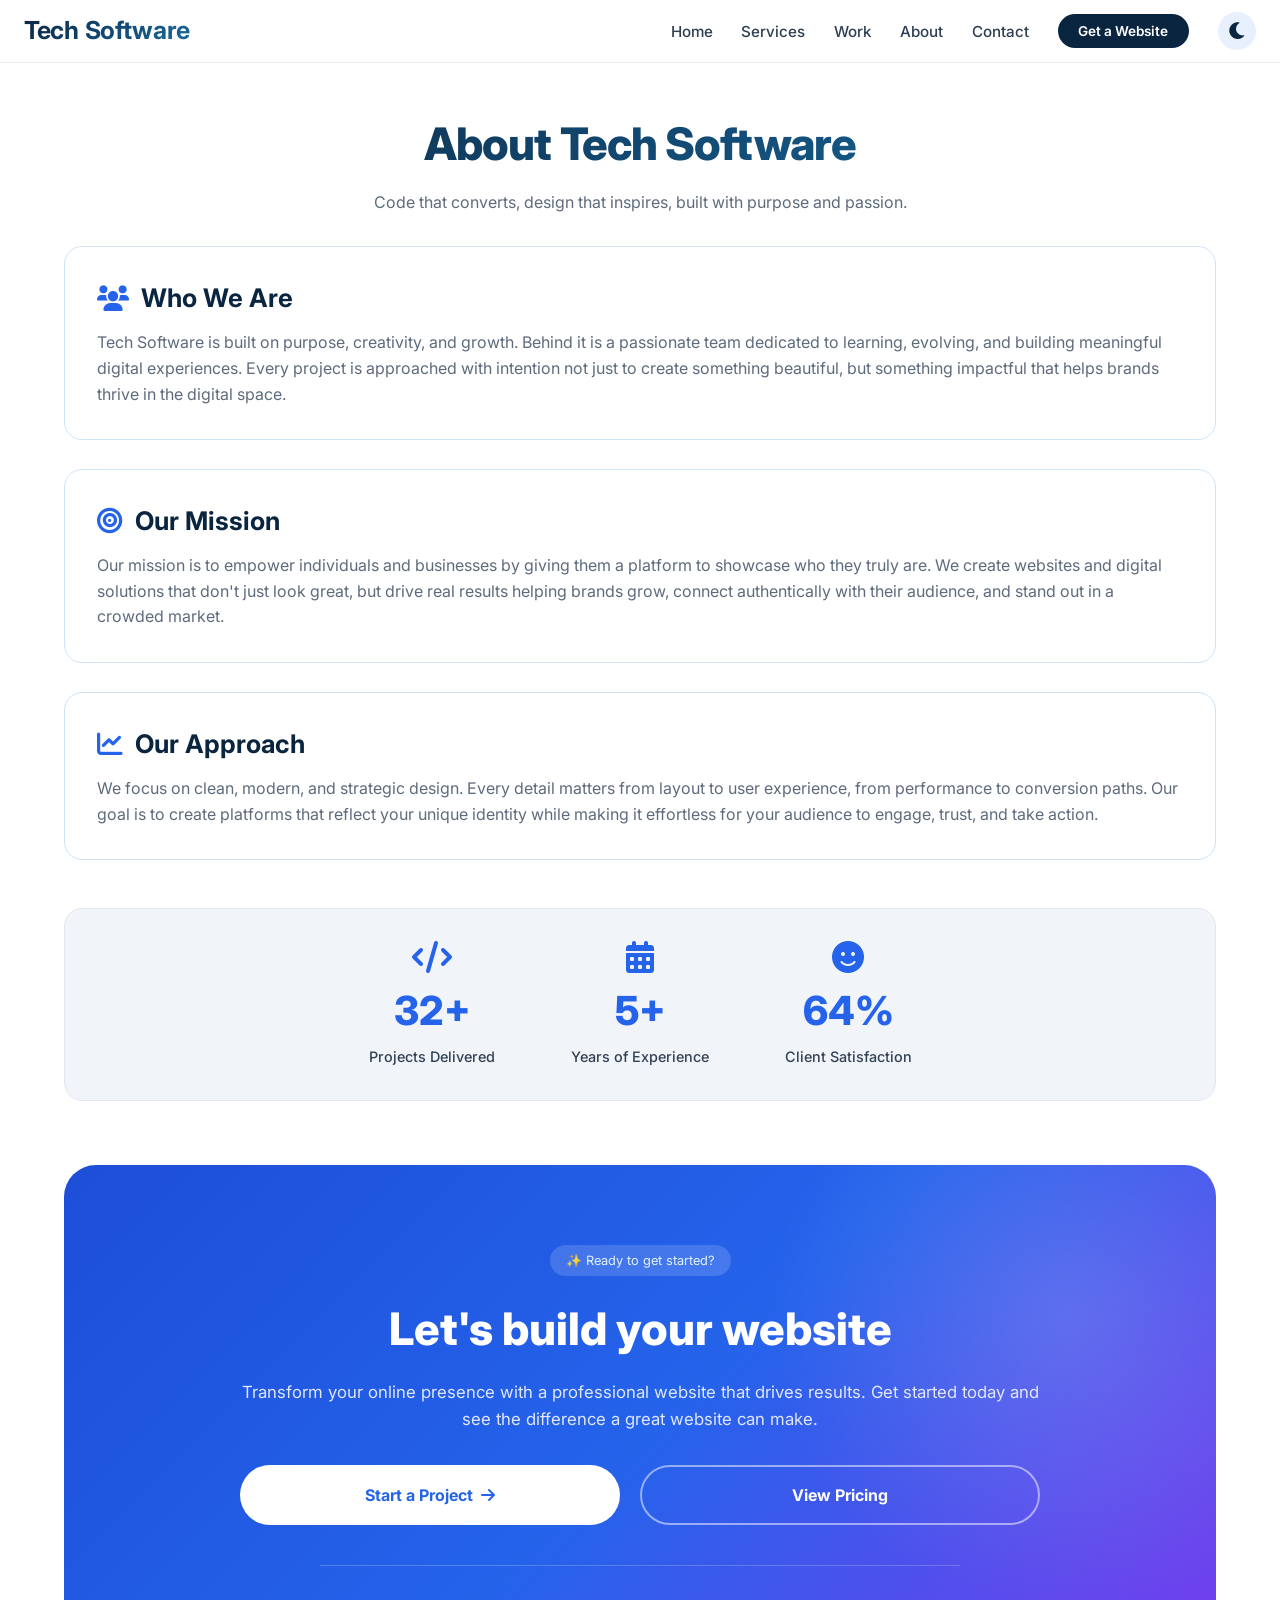
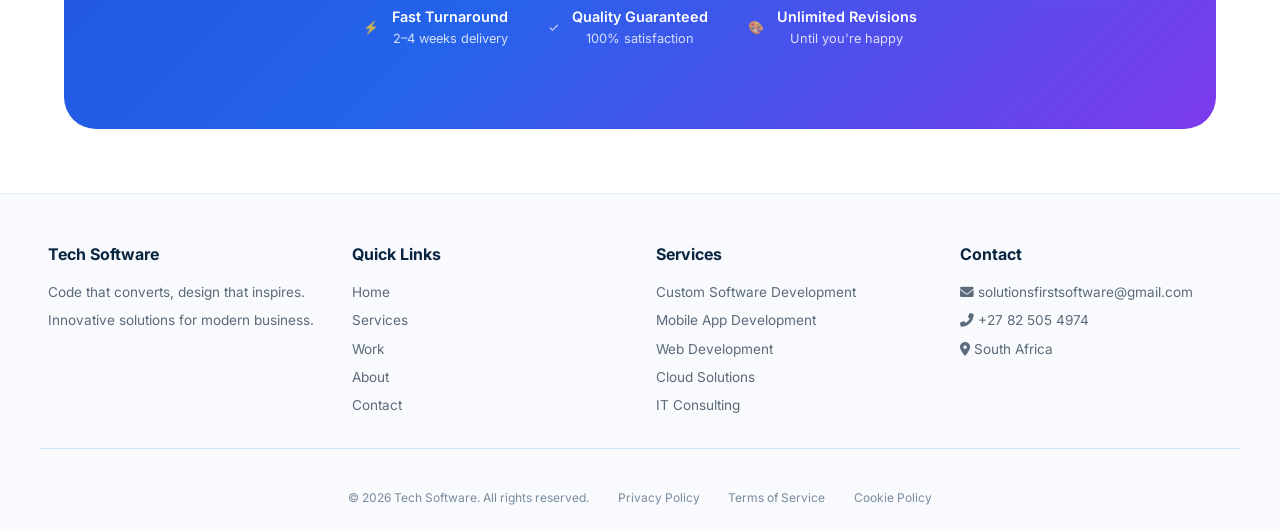
==== commit b14fc507: "Updated changes with modifying containers" ====
--- a/aboutus.html
+++ b/aboutus.html
@@ -8,7 +8,7 @@
     <link href="https://fonts.googleapis.com/css2?family=Inter:opsz,wght@14..32,300;400;500;600;700;800&display=swap" rel="stylesheet">
     <!-- Font Awesome 6 -->
     <link rel="stylesheet" href="https://cdnjs.cloudflare.com/ajax/libs/font-awesome/6.0.0-beta3/css/all.min.css">
-    
+    <meta name="color-scheme" content="light">
 </head>
 <body>
 
@@ -158,6 +158,16 @@
             transition: background-color 0.25s ease, color 0.25s ease;
         }
 
+                    /* Prevent automatic browser dark mode */
+            :root {
+                color-scheme: light;
+            }
+
+            /* Enable browser dark mode only when selected */
+            body.dark-mode {
+                color-scheme: dark;
+            }
+
         /* DARK MODE */
         body.dark-mode {
             background: #0A1525;
@@ -478,7 +488,7 @@
             border: 1px solid #D0E4F7;
             padding: 2rem;
             transition: all 0.25s ease;
-            border-radius: 0px;
+            border-radius: 18px;
         }
         .card:hover {
             transform: translateY(-4px);
@@ -511,7 +521,7 @@
             margin: 2rem 0 2.5rem;
             text-align: center;
             border: 1px solid #E2E8F0;
-            border-radius: 0px;
+            border-radius: 18px;
         }
         .stats-about-grid {
             display: flex;
@@ -646,15 +656,22 @@
             gap: 1.2rem;
             flex-wrap: wrap;
         }
+
+        .cta-buttons a {
+    flex: 1;
+}
         .cta-btn-primary {
             background: white;
+            min-width: 320px;
             color: #2563eb;
-            padding: 1rem 2.2rem;
-            border-radius: 14px;
+            padding: 1rem 2.5rem;
+            border-radius: 40px;
             font-weight: 700;
             text-decoration: none;
             display: inline-flex;
             align-items: center;
+            text-align: center;
+            justify-content: center;
             gap: 0.5rem;
             transition: 0.3s ease;
         }
@@ -665,9 +682,10 @@
         .cta-btn-outline {
             background: transparent;
             color: white;
-            padding: 1rem 2.2rem;
-            border-radius: 14px;
+            padding: 1rem 3rem;
+            border-radius: 40px;
             font-weight: 700;
+            min-width: 300px;
             border: 2px solid rgba(255,255,255,0.5);
             text-decoration: none;
             transition: 0.3s ease;
@@ -842,75 +860,125 @@
         });
 
         // ========== DARK MODE TOGGLE ==========
-        const toggleDark = document.getElementById('darkModeToggle');
-        const body = document.body;
-        
-        function setTheme(theme) {
-            if (theme === 'light') {
-                body.classList.remove('dark-mode');
-                if (toggleDark) toggleDark.innerHTML = '<i class="fas fa-moon"></i>';
-                localStorage.setItem('techThemeAbout', 'light');
-            } else {
-                body.classList.add('dark-mode');
-                if (toggleDark) toggleDark.innerHTML = '<i class="fas fa-sun"></i>';
-                localStorage.setItem('techThemeAbout', 'dark');
-            }
-        }
-        
-        const savedTheme = localStorage.getItem('techThemeAbout');
-        if (savedTheme === 'dark') {
-            setTheme('dark');
-        } else if (savedTheme === 'light') {
+        // Dark mode toggle
+const toggleDark = document.getElementById('darkModeToggle');
+const body = document.body;
+
+// Apply selected theme
+function setTheme(theme) {
+
+    if (theme === 'dark') {
+
+        body.classList.add('dark-mode');
+
+        // Update browser colour scheme
+        document.documentElement.style.colorScheme = 'dark';
+
+        // Change icon
+        if (toggleDark) {
+            toggleDark.innerHTML =
+                '<i class="fas fa-sun"></i>';
+        }
+
+        // Save theme
+        localStorage.setItem(
+            'techThemeFinal',
+            'dark'
+        );
+
+    } else {
+
+        body.classList.remove('dark-mode');
+
+        // Force light mode
+        document.documentElement.style.colorScheme = 'light';
+
+        // Change icon
+        if (toggleDark) {
+            toggleDark.innerHTML =
+                '<i class="fas fa-moon"></i>';
+        }
+
+        // Save theme
+        localStorage.setItem(
+            'techThemeFinal',
+            'light'
+        );
+    }
+}
+
+// Load saved theme
+const savedTheme =
+    localStorage.getItem('techThemeFinal') || 'light';
+
+setTheme(savedTheme);
+
+// Toggle theme when button is clicked
+if (toggleDark) {
+
+    toggleDark.addEventListener('click', () => {
+
+        if (body.classList.contains('dark-mode')) {
             setTheme('light');
         } else {
-            setTheme('light');
-        }
-        
-        if (toggleDark) {
-            toggleDark.addEventListener('click', () => {
-                if (body.classList.contains('dark-mode')) {
-                    setTheme('light');
-                } else {
-                    setTheme('dark');
-                }
-            });
-        }
+            setTheme('dark');
+        }
+
+    });
+}
 
         // ========== COUNTER ANIMATION - FIXED: all counters run when visible ==========
-        const counters = document.querySelectorAll('.counter');
-        
-        const startCounter = (counter) => {
-            const target = parseInt(counter.getAttribute('data-target'));
-            let current = 0;
-            const increment = Math.ceil(target / 60);
-            
-            const updateCounter = () => {
-                current += increment;
-                if (current >= target) {
-                    counter.innerText = target;
-                    return;
-                }
-                counter.innerText = current;
-                setTimeout(updateCounter, 25);
-            };
-            updateCounter();
-        };
-        
-        const startCounters = (entries, observer) => {
-            entries.forEach(entry => {
-                if (entry.isIntersecting) {
-                    const counter = entry.target;
-                    startCounter(counter);
-                    observer.unobserve(counter);
-                }
-            });
-        };
-        
-        const observer = new IntersectionObserver(startCounters, { threshold: 0.3 });
-        counters.forEach(counter => {
-            observer.observe(counter);
-        });
-
+      const counters = document.querySelectorAll('.counter');
+
+const animateCounter = (counter) => {
+
+    const target = Number(counter.dataset.target);
+
+    let current = 0;
+
+    const duration = 1500;
+
+    const step = Math.max(
+        1,
+        Math.ceil(target / (duration / 16))
+    );
+
+    const update = () => {
+
+        current += step;
+
+        if (current >= target) {
+            counter.textContent = target;
+            return;
+        }
+
+        counter.textContent = current;
+
+        requestAnimationFrame(update);
+    };
+
+    update();
+};
+
+const observer = new IntersectionObserver((entries) => {
+
+    entries.forEach(entry => {
+
+        if (entry.isIntersecting) {
+
+            animateCounter(entry.target);
+
+            observer.unobserve(entry.target);
+        }
+    });
+
+}, {
+    threshold: 0.3
+});
+
+counters.forEach(counter => {
+    observer.observe(counter);
+});
         // ========== CTA BUTTON ==========
         const consultBtn = document.getElementById('consultBtn');
         if (consultBtn) {
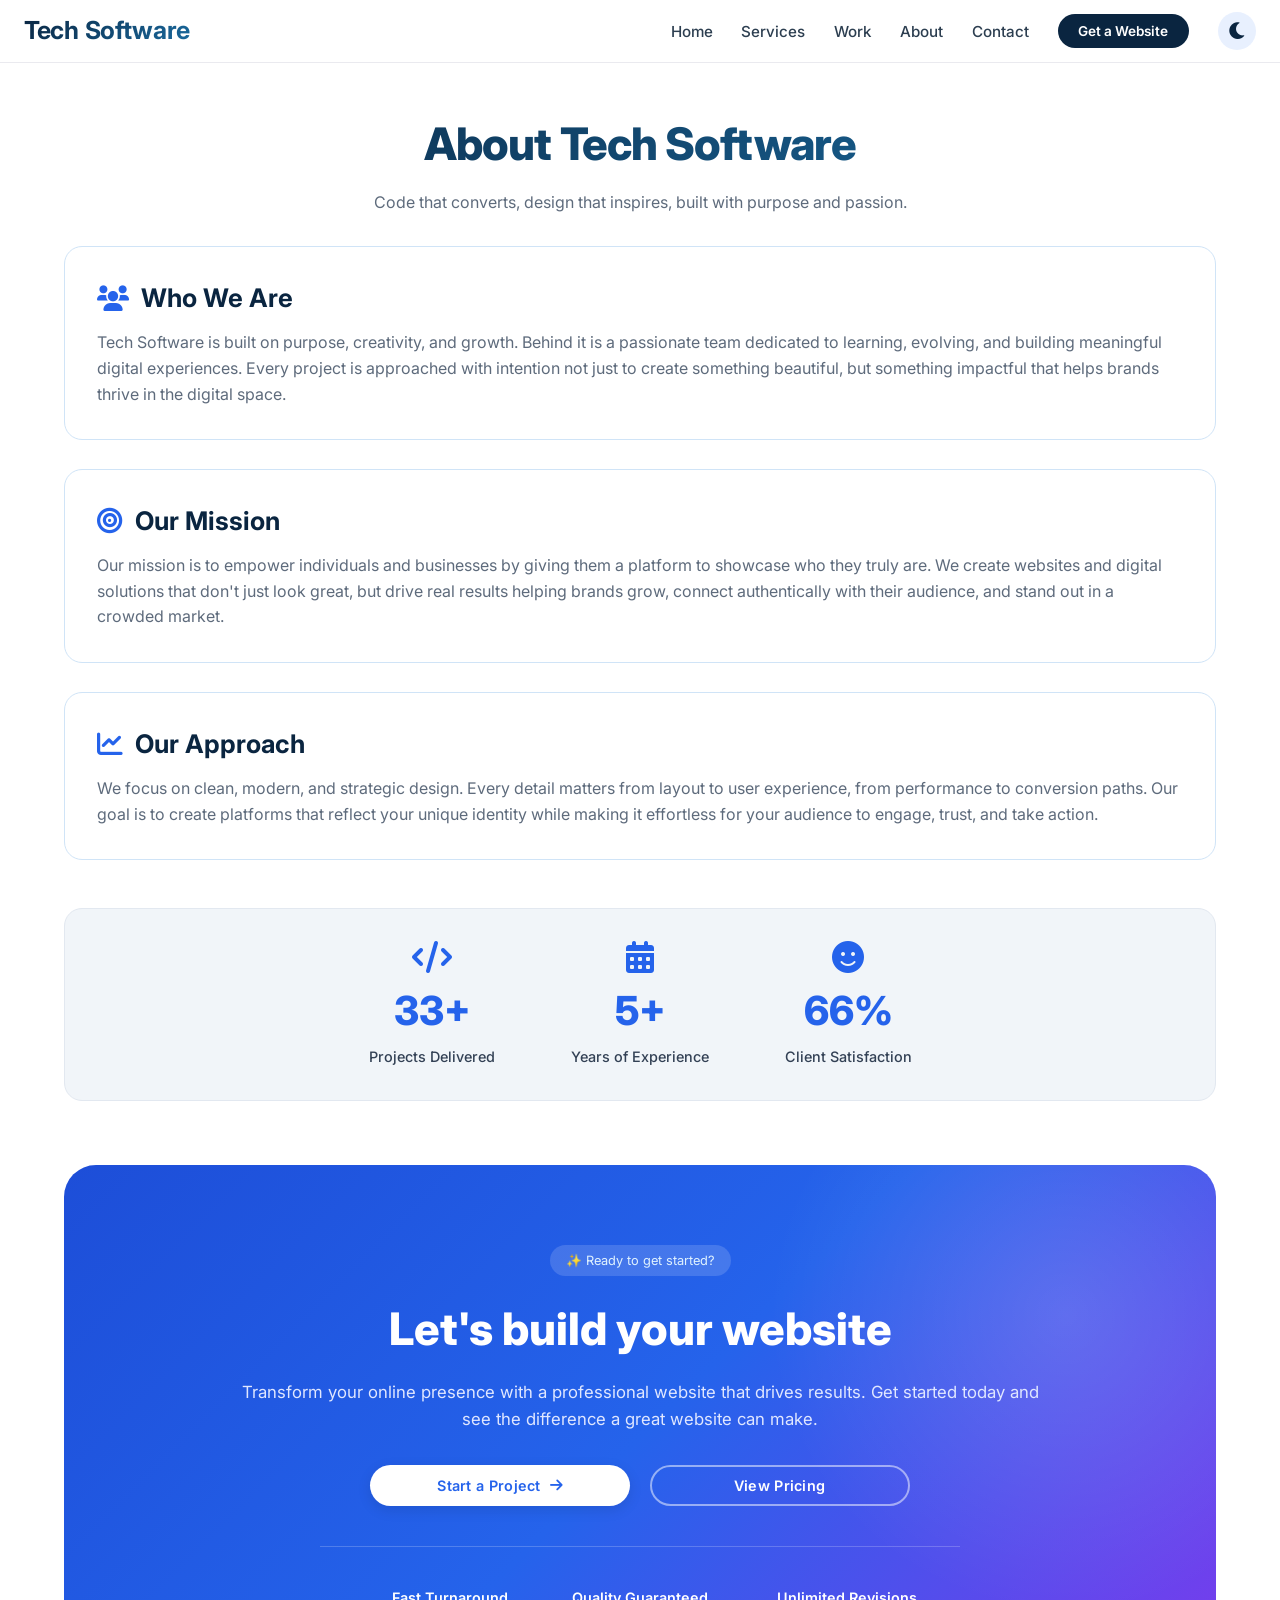
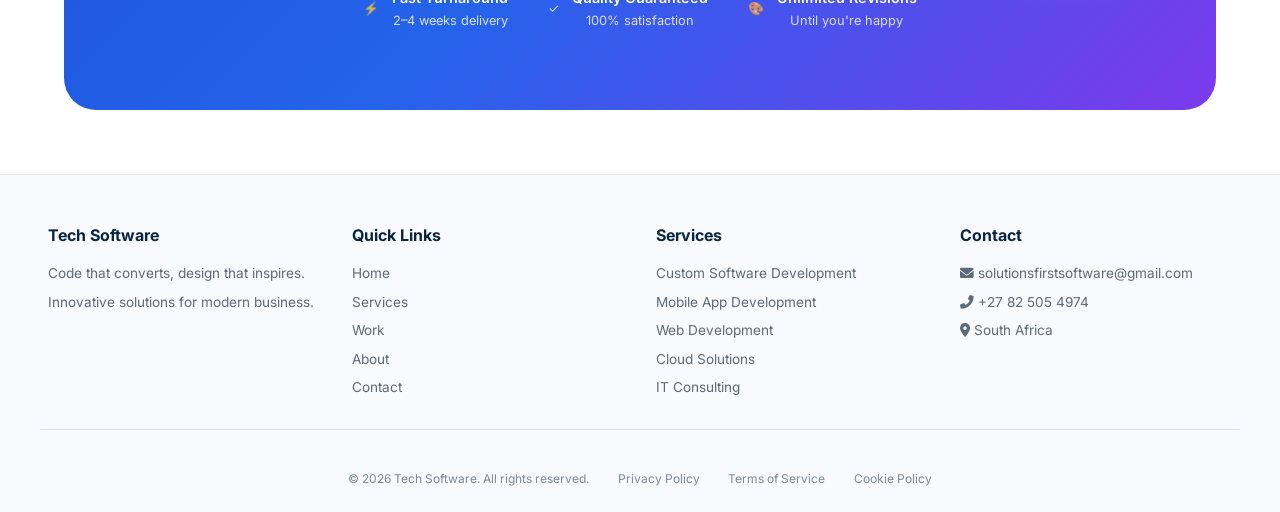
==== commit b372511a: "Minimal Changes to the buttons" ====
--- a/aboutus.html
+++ b/aboutus.html
@@ -55,7 +55,7 @@
             </div>
         </div>
 
-        <!-- Stats Section with Counters - FIXED: all counters will run when visible -->
+        <!-- Stats Section with Counters -->
         <div class="stats-about">
             <div class="stats-about-grid">
                 <div class="stat-about-item">
@@ -76,8 +76,7 @@
             </div>
         </div>
 
-
-        <!-- CTA Section -->
+        <!-- CTA Section with THIN LONG OVAL BUTTONS -->
         <div class="cta-section">
             <div class="cta-container">
                 <span class="cta-badge">✨ Ready to get started?</span>
@@ -158,15 +157,15 @@
             transition: background-color 0.25s ease, color 0.25s ease;
         }
 
-                    /* Prevent automatic browser dark mode */
-            :root {
-                color-scheme: light;
-            }
-
-            /* Enable browser dark mode only when selected */
-            body.dark-mode {
-                color-scheme: dark;
-            }
+        /* Prevent automatic browser dark mode */
+        :root {
+            color-scheme: light;
+        }
+
+        /* Enable browser dark mode only when selected */
+        body.dark-mode {
+            color-scheme: dark;
+        }
 
         /* DARK MODE */
         body.dark-mode {
@@ -514,7 +513,7 @@
             font-size: 1rem;
         }
 
-        /* Stats Section with Counters - FIXED */
+        /* Stats Section with Counters */
         .stats-about {
             background: #F1F5F9;
             padding: 2rem 1.5rem;
@@ -603,8 +602,7 @@
             border-color: #2563eb;
         }
 
-        
-        /* CTA SECTION */
+        /* ===== CTA SECTION WITH THIN LONG OVAL BUTTONS ===== */
         .cta-section {
             background: linear-gradient(135deg, #1d4ed8, #2563eb, #7c3aed);
             padding: 5rem 2rem;
@@ -657,93 +655,106 @@
             flex-wrap: wrap;
         }
 
-        .cta-buttons a {
-    flex: 1;
-}
+        /* ===== THIN LONG OVAL BUTTONS ===== */
         .cta-btn-primary {
             background: white;
-            min-width: 320px;
+            min-width: 260px;
+            padding: 0.5rem 2.5rem;
             color: #2563eb;
-            padding: 1rem 2.5rem;
-            border-radius: 40px;
-            font-weight: 700;
+            border-radius: 999px;
+            font-weight: 600;
             text-decoration: none;
             display: inline-flex;
             align-items: center;
             text-align: center;
             justify-content: center;
-            gap: 0.5rem;
+            gap: 0.6rem;
             transition: 0.3s ease;
+            border: none;
+            font-size: 0.9rem;
+            cursor: pointer;
+            box-shadow: 0 4px 14px rgba(0,0,0,0.1);
+            letter-spacing: 0.3px;
         }
         .cta-btn-primary:hover {
             transform: translateY(-3px);
-            box-shadow: 0 12px 25px rgba(0,0,0,0.2);
-        }
+            box-shadow: 0 12px 30px rgba(0,0,0,0.2);
+        }
+
         .cta-btn-outline {
             background: transparent;
             color: white;
-            padding: 1rem 3rem;
-            border-radius: 40px;
-            font-weight: 700;
-            min-width: 300px;
+            padding: 0.5rem 2.5rem;
+            border-radius: 999px;
+            font-weight: 600;
+            min-width: 260px;
             border: 2px solid rgba(255,255,255,0.5);
             text-decoration: none;
+            display: inline-flex;
+            align-items: center;
+            justify-content: center;
             transition: 0.3s ease;
+            font-size: 0.9rem;
+            cursor: pointer;
+            letter-spacing: 0.3px;
         }
         .cta-btn-outline:hover {
             background: rgba(255,255,255,0.1);
-        }
-        .cta-divider {
-            height: 1px;
-            background: rgba(255,255,255,0.2);
-            margin: 2.5rem auto;
-            width: 80%;
-        }
-        .cta-features {
-            display: flex;
-            justify-content: center;
-            gap: 2.5rem;
-            flex-wrap: wrap;
-        }
-        .feature-item {
-            display: flex;
-            align-items: center;
-            gap: 0.8rem;
-            color: white;
-            font-size: 0.9rem;
-        }
-        .feature-item strong {
-            font-weight: 600;
-        }
-        .feature-item span {
-            font-size: 0.8rem;
-            opacity: 0.8;
-        }
-        
-        /* LONGER RECTANGLE BUTTON - wider with more horizontal padding */
-        .btn {
+            transform: translateY(-3px);
+        }
+
+        /* Thin button style */
+        .btn-thin {
             background: #2563eb;
             border: none;
-            padding: 0.9rem 3rem;
+            padding: 0.45rem 2.5rem;
             font-weight: 600;
-            font-size: 0.95rem;
+            font-size: 0.9rem;
             cursor: pointer;
             color: white;
             transition: all 0.2s;
             display: inline-flex;
             align-items: center;
             gap: 0.6rem;
-            border-radius: 0px;
+            border-radius: 999px;
             min-width: 220px;
             justify-content: center;
-        }
-        .btn:hover {
+            letter-spacing: 0.3px;
+        }
+        .btn-thin:hover {
             transform: translateY(-2px);
             background: #1d4ed8;
             box-shadow: 0 6px 14px rgba(37, 99, 235, 0.3);
         }
 
-        /* FOOTER */
+        .cta-divider {
+            height: 1px;
+            background: rgba(255,255,255,0.2);
+            margin: 2.5rem auto;
+            width: 80%;
+        }
+        .cta-features {
+            display: flex;
+            justify-content: center;
+            gap: 2.5rem;
+            flex-wrap: wrap;
+        }
+        .feature-item {
+            display: flex;
+            align-items: center;
+            gap: 0.8rem;
+            color: white;
+            font-size: 0.9rem;
+        }
+        .feature-item strong {
+            font-weight: 600;
+        }
+        .feature-item span {
+            font-size: 0.8rem;
+            opacity: 0.8;
+        }
+
+        /* ===== FOOTER ===== */
         footer {
             background: #F8FAFE;
             border-top: 1px solid #E2E8F0;
@@ -804,8 +815,18 @@
             .card { padding: 1.5rem; }
             .card h2 { font-size: 1.3rem; }
             .values h3 { font-size: 1.5rem; }
-            .cta h3 { font-size: 1.4rem; }
-            .cta { padding: 1.8rem; }
+            .cta-section { padding: 3rem 1.5rem; }
+            .cta-section h2 { font-size: 2rem; }
+            .cta-btn-primary, .cta-btn-outline {
+                min-width: 100%;
+                padding: 0.45rem 1.8rem;
+                font-size: 0.85rem;
+            }
+            .btn-thin {
+                min-width: 100%;
+                padding: 0.4rem 1.8rem;
+                font-size: 0.85rem;
+            }
             .stats-about-grid {
                 gap: 1.5rem;
                 flex-direction: column;
@@ -814,15 +835,29 @@
             .stat-about-item h3 {
                 font-size: 2rem;
             }
-            .btn {
-                padding: 0.8rem 2rem;
-                min-width: 180px;
-            }
         }
         @media (max-width: 480px) {
             .hero h1 { font-size: 1.8rem; }
             .tag { font-size: 0.8rem; padding: 0.5rem 1rem 0.5rem 1.8rem; }
             .tag::before { left: 0.6rem; }
+            .cta-buttons {
+                flex-direction: column;
+                align-items: center;
+            }
+            .cta-btn-primary, .cta-btn-outline {
+                min-width: 100%;
+                width: 100%;
+                justify-content: center;
+                padding: 0.4rem 1.5rem;
+                font-size: 0.8rem;
+            }
+            .btn-thin {
+                min-width: 100%;
+                width: 100%;
+                justify-content: center;
+                padding: 0.35rem 1.5rem;
+                font-size: 0.8rem;
+            }
         }
     </style>
 <script>
@@ -860,125 +895,74 @@
         });
 
         // ========== DARK MODE TOGGLE ==========
-        // Dark mode toggle
-const toggleDark = document.getElementById('darkModeToggle');
-const body = document.body;
-
-// Apply selected theme
-function setTheme(theme) {
-
-    if (theme === 'dark') {
-
-        body.classList.add('dark-mode');
-
-        // Update browser colour scheme
-        document.documentElement.style.colorScheme = 'dark';
-
-        // Change icon
+        const toggleDark = document.getElementById('darkModeToggle');
+        const body = document.body;
+
+        function setTheme(theme) {
+            if (theme === 'dark') {
+                body.classList.add('dark-mode');
+                document.documentElement.style.colorScheme = 'dark';
+                if (toggleDark) {
+                    toggleDark.innerHTML = '<i class="fas fa-sun"></i>';
+                }
+                localStorage.setItem('techThemeFinal', 'dark');
+            } else {
+                body.classList.remove('dark-mode');
+                document.documentElement.style.colorScheme = 'light';
+                if (toggleDark) {
+                    toggleDark.innerHTML = '<i class="fas fa-moon"></i>';
+                }
+                localStorage.setItem('techThemeFinal', 'light');
+            }
+        }
+
+        const savedTheme = localStorage.getItem('techThemeFinal') || 'light';
+        setTheme(savedTheme);
+
         if (toggleDark) {
-            toggleDark.innerHTML =
-                '<i class="fas fa-sun"></i>';
-        }
-
-        // Save theme
-        localStorage.setItem(
-            'techThemeFinal',
-            'dark'
-        );
-
-    } else {
-
-        body.classList.remove('dark-mode');
-
-        // Force light mode
-        document.documentElement.style.colorScheme = 'light';
-
-        // Change icon
-        if (toggleDark) {
-            toggleDark.innerHTML =
-                '<i class="fas fa-moon"></i>';
-        }
-
-        // Save theme
-        localStorage.setItem(
-            'techThemeFinal',
-            'light'
-        );
-    }
-}
-
-// Load saved theme
-const savedTheme =
-    localStorage.getItem('techThemeFinal') || 'light';
-
-setTheme(savedTheme);
-
-// Toggle theme when button is clicked
-if (toggleDark) {
-
-    toggleDark.addEventListener('click', () => {
-
-        if (body.classList.contains('dark-mode')) {
-            setTheme('light');
-        } else {
-            setTheme('dark');
-        }
-
-    });
-}
-
-        // ========== COUNTER ANIMATION - FIXED: all counters run when visible ==========
-      const counters = document.querySelectorAll('.counter');
-
-const animateCounter = (counter) => {
-
-    const target = Number(counter.dataset.target);
-
-    let current = 0;
-
-    const duration = 1500;
-
-    const step = Math.max(
-        1,
-        Math.ceil(target / (duration / 16))
-    );
-
-    const update = () => {
-
-        current += step;
-
-        if (current >= target) {
-            counter.textContent = target;
-            return;
-        }
-
-        counter.textContent = current;
-
-        requestAnimationFrame(update);
-    };
-
-    update();
-};
-
-const observer = new IntersectionObserver((entries) => {
-
-    entries.forEach(entry => {
-
-        if (entry.isIntersecting) {
-
-            animateCounter(entry.target);
-
-            observer.unobserve(entry.target);
-        }
-    });
-
-}, {
-    threshold: 0.3
-});
-
-counters.forEach(counter => {
-    observer.observe(counter);
-});
+            toggleDark.addEventListener('click', () => {
+                if (body.classList.contains('dark-mode')) {
+                    setTheme('light');
+                } else {
+                    setTheme('dark');
+                }
+            });
+        }
+
+        // ========== COUNTER ANIMATION ==========
+        const counters = document.querySelectorAll('.counter');
+
+        const animateCounter = (counter) => {
+            const target = Number(counter.dataset.target);
+            let current = 0;
+            const duration = 1500;
+            const step = Math.max(1, Math.ceil(target / (duration / 16)));
+
+            const update = () => {
+                current += step;
+                if (current >= target) {
+                    counter.textContent = target;
+                    return;
+                }
+                counter.textContent = current;
+                requestAnimationFrame(update);
+            };
+            update();
+        };
+
+        const observer = new IntersectionObserver((entries) => {
+            entries.forEach(entry => {
+                if (entry.isIntersecting) {
+                    animateCounter(entry.target);
+                    observer.unobserve(entry.target);
+                }
+            });
+        }, { threshold: 0.3 });
+
+        counters.forEach(counter => {
+            observer.observe(counter);
+        });
+
         // ========== CTA BUTTON ==========
         const consultBtn = document.getElementById('consultBtn');
         if (consultBtn) {
